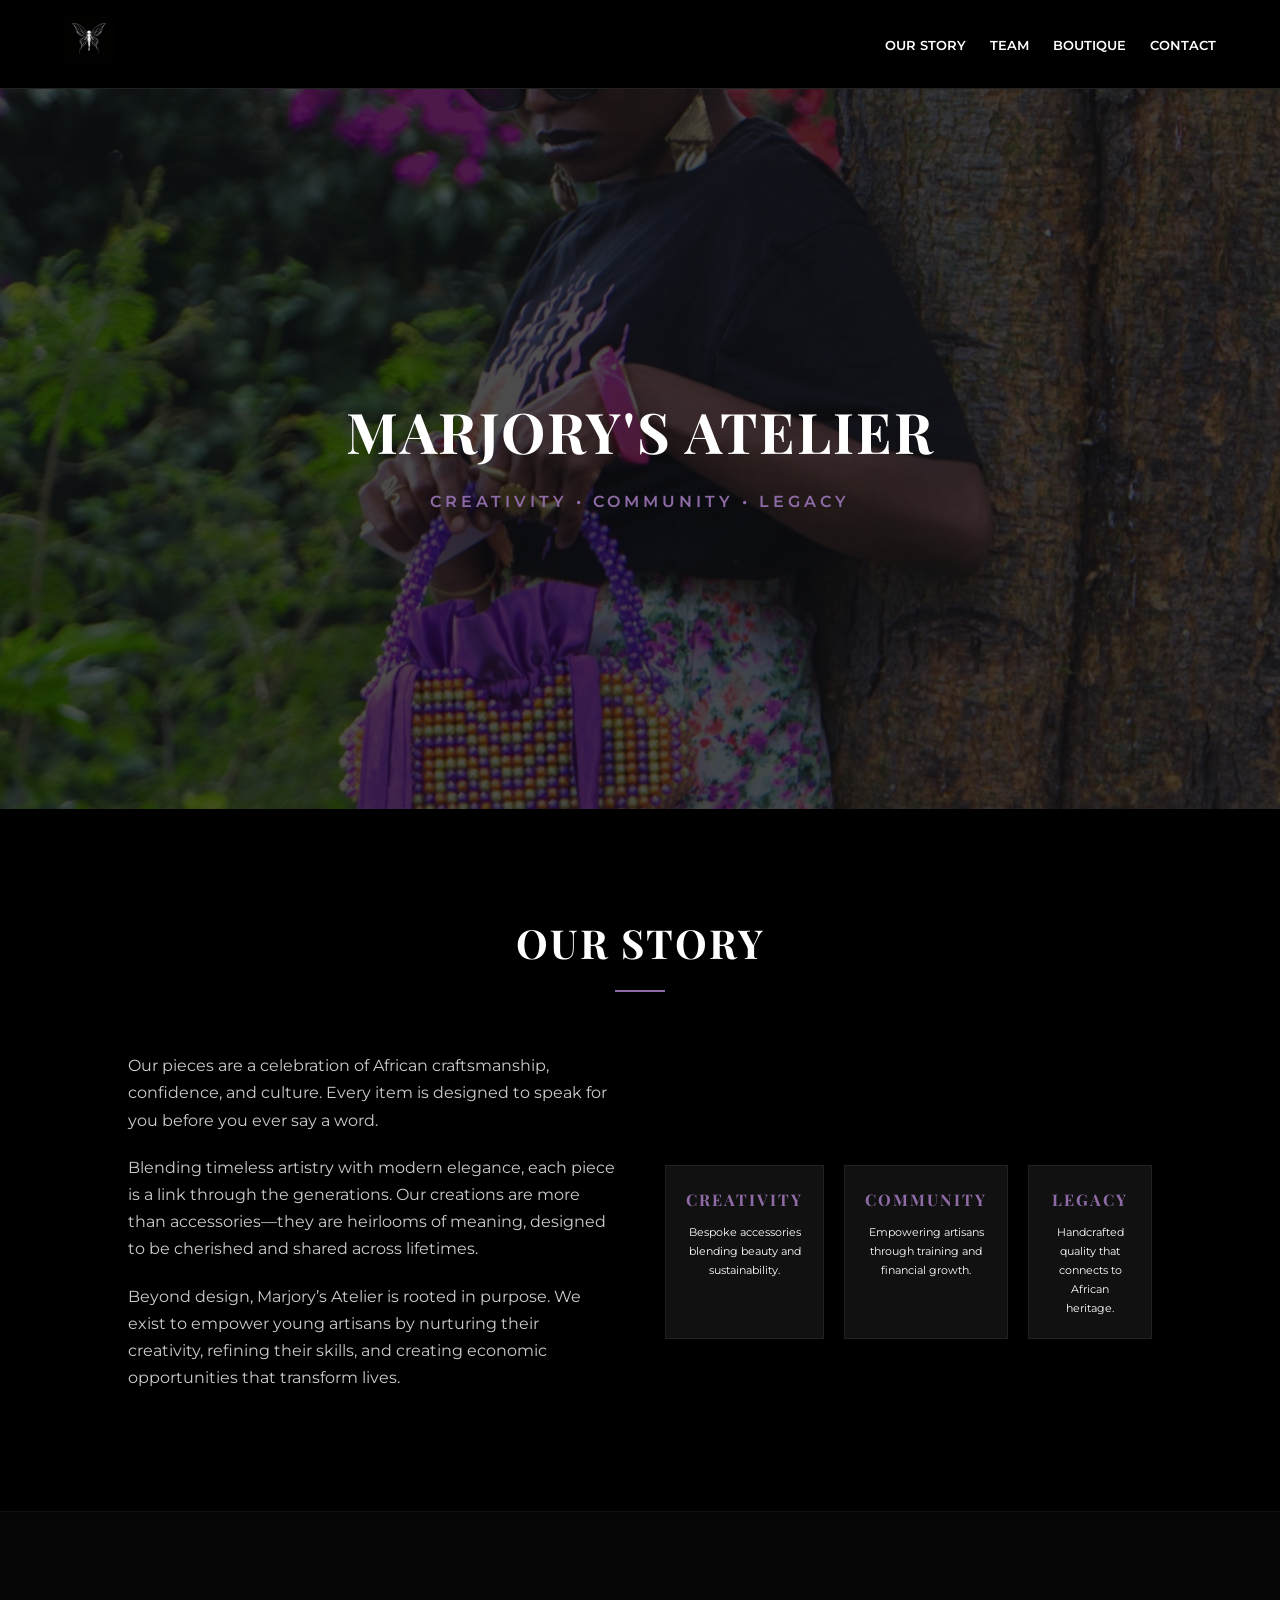
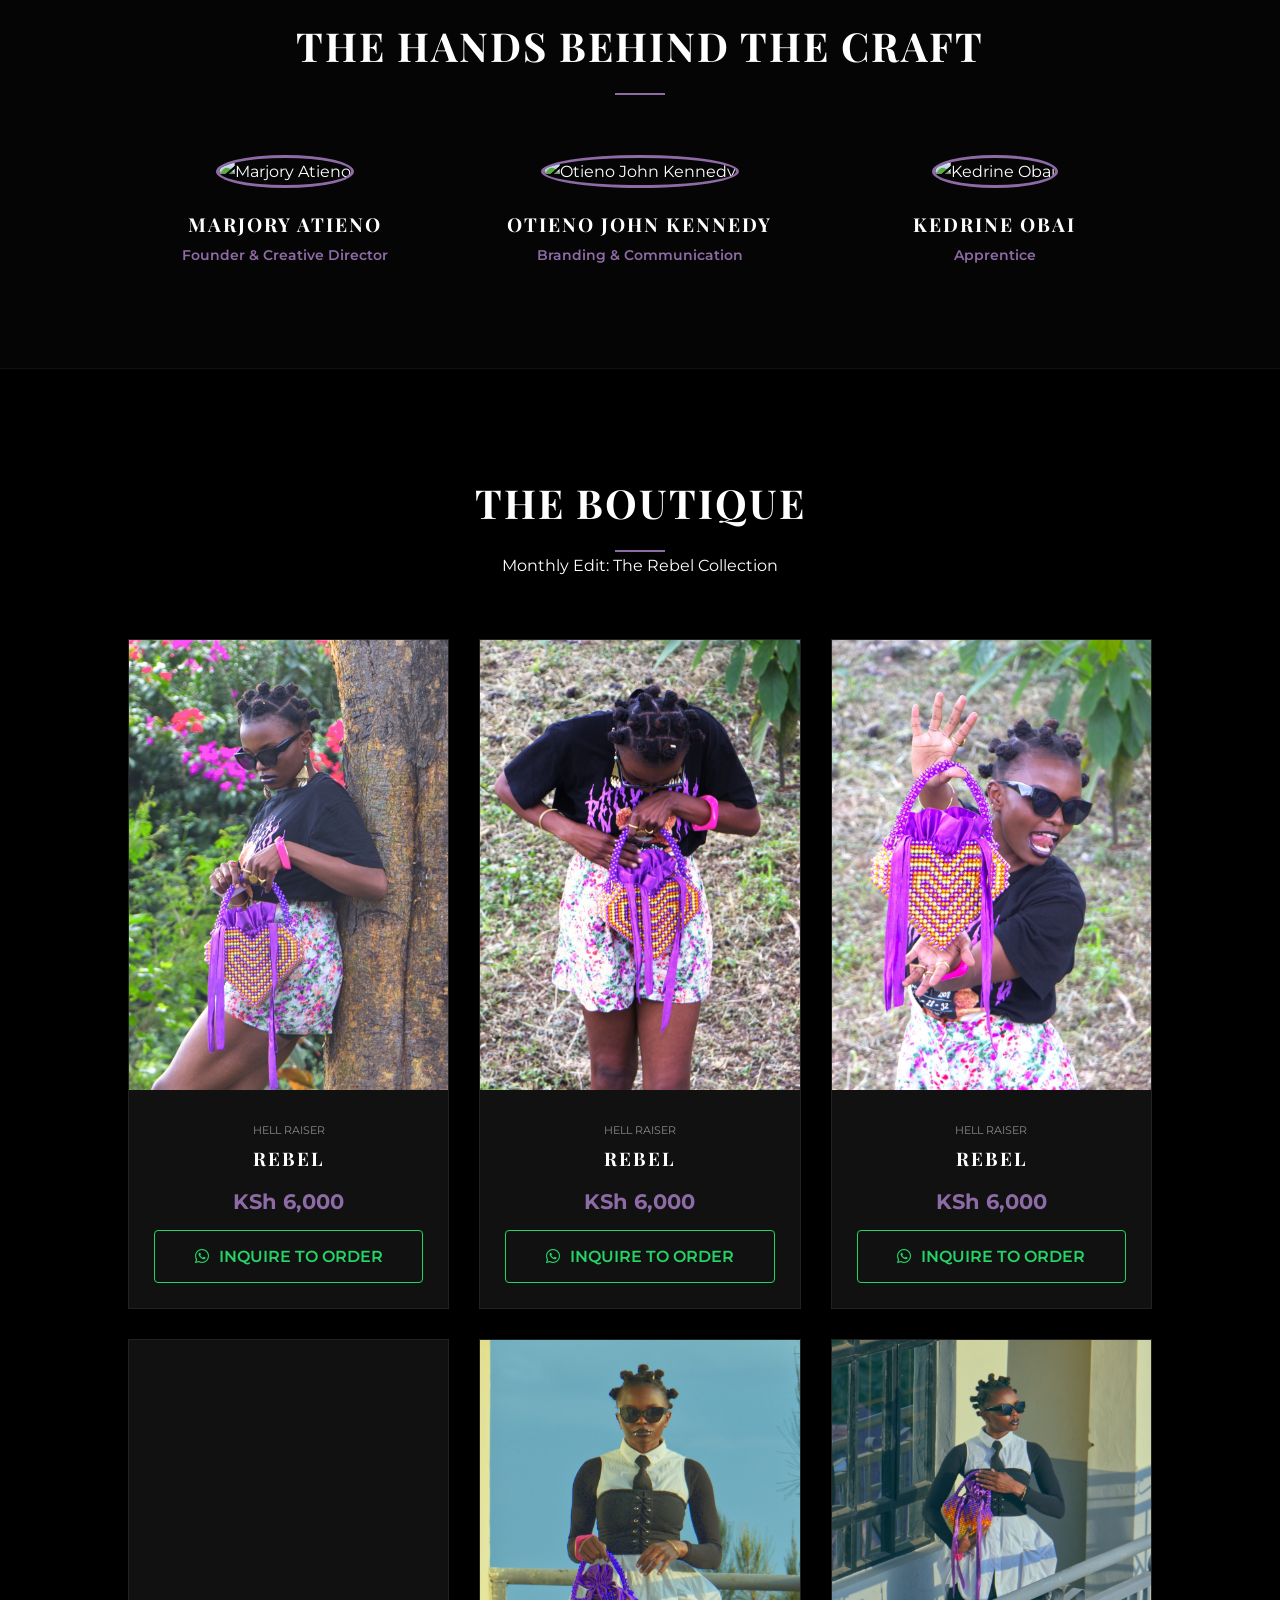
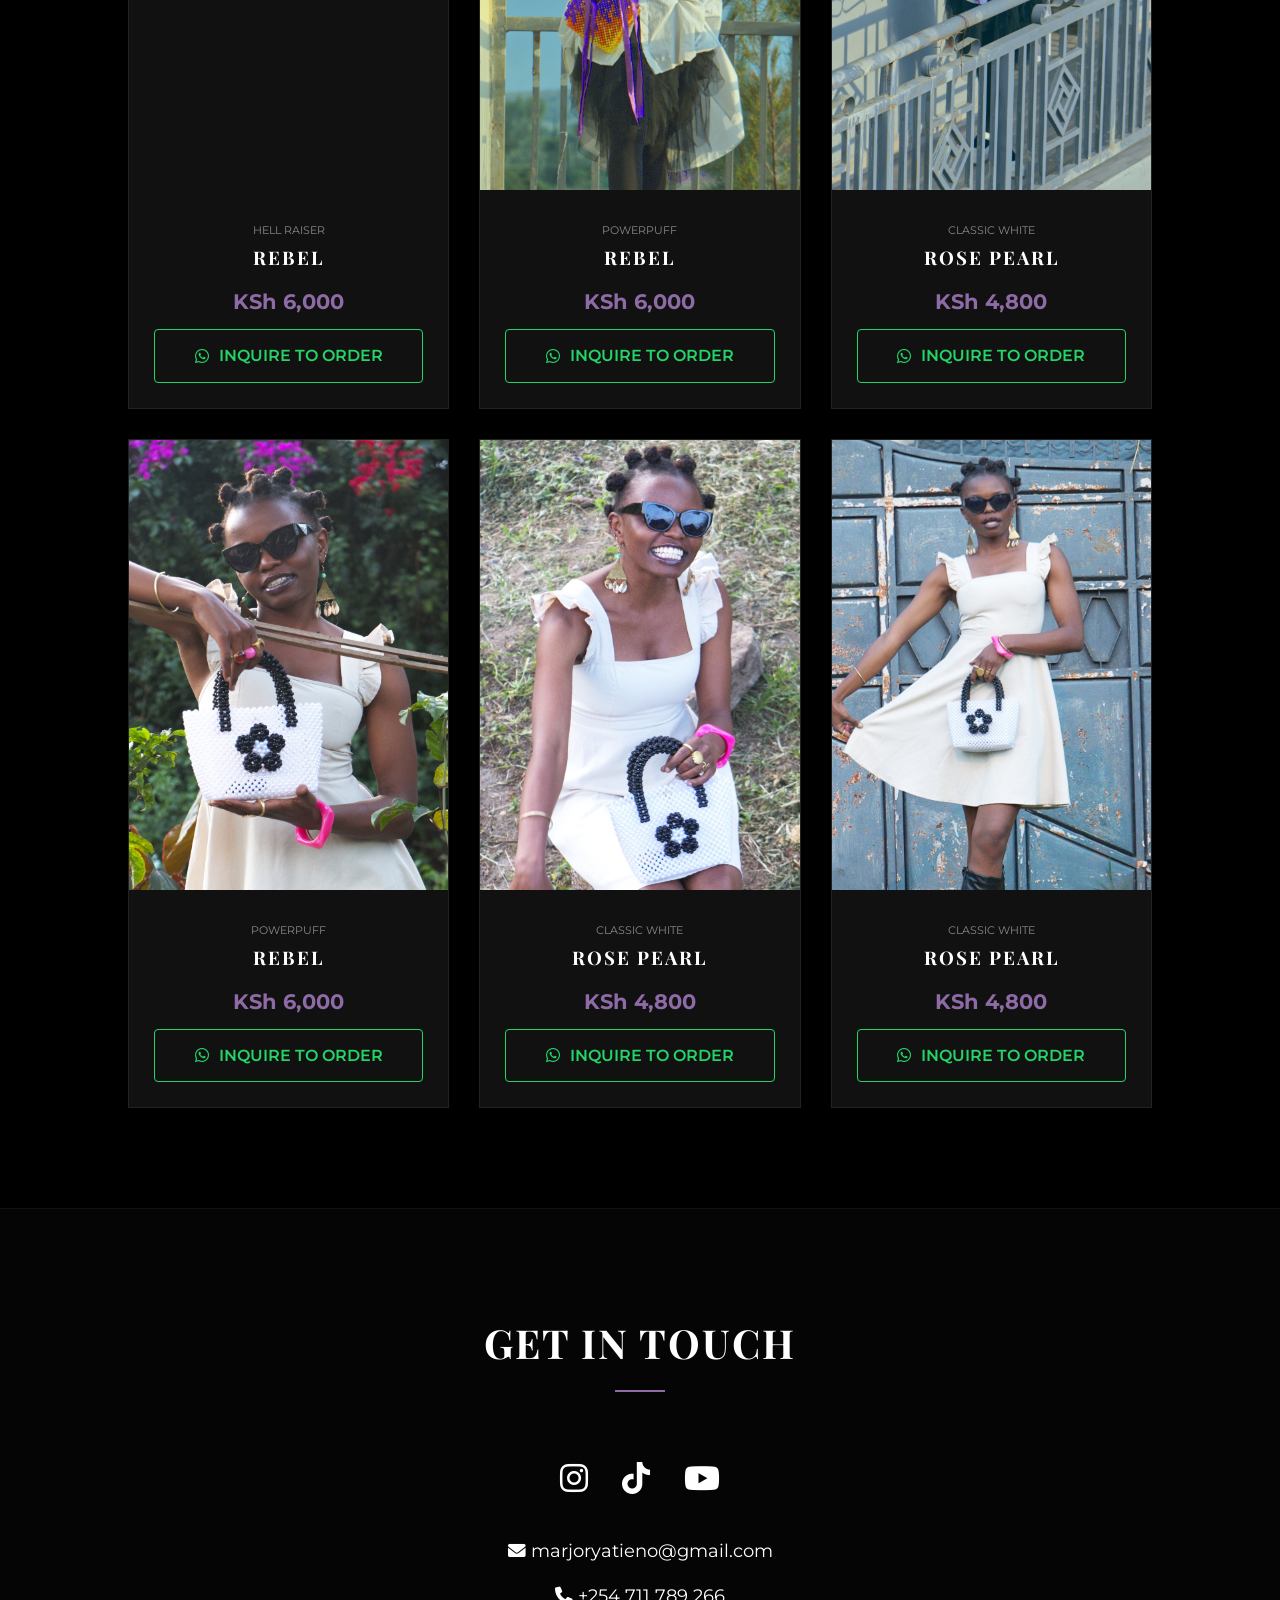
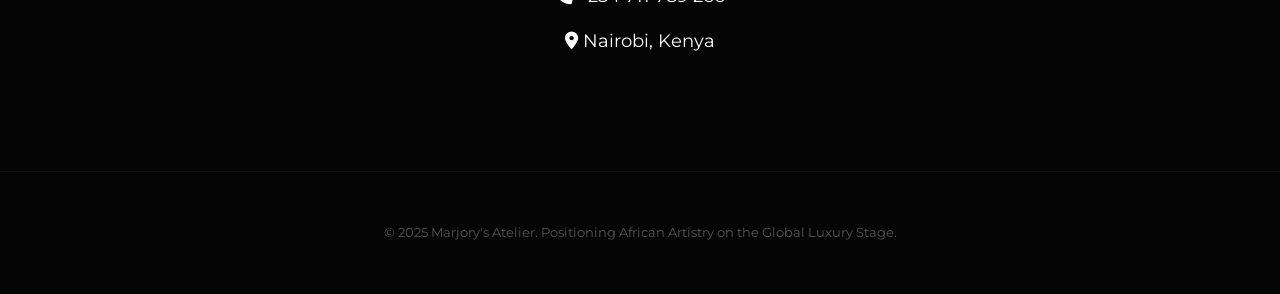
==== index.html @ c1bc2a38 "Add files via upload" ====
<!DOCTYPE html>
<html lang="en">
<head>
    <meta charset="UTF-8">
    <meta name="viewport" content="width=device-width, initial-scale=1.0">
    <title>Marjory's Atelier | Bespoke African Artistry</title>
    
    <!-- Fonts -->
    <link href="https://fonts.googleapis.com/css2?family=Playfair+Display:wght@700&family=Montserrat:wght@300;400;600&display=swap" rel="stylesheet">
    <!-- Icons -->
    <link rel="stylesheet" href="https://cdnjs.cloudflare.com/ajax/libs/font-awesome/6.0.0/css/all.min.css">
    
    <style>
        :root {
            --brand-purple: #8e6ba6;
            --brand-black: #000000;
            --brand-white: #ffffff;
            --soft-gray: #111111;
            --whatsapp-green: #25D366;
        }

        * { box-sizing: border-box; margin: 0; padding: 0; scroll-behavior: smooth; }
        
        body {
            font-family: 'Montserrat', sans-serif;
            background-color: var(--brand-black);
            color: var(--brand-white);
            line-height: 1.7;
        }

        h1, h2, h3 { font-family: 'Playfair Display', serif; text-transform: uppercase; letter-spacing: 2px; }

        /* Navigation */
        nav {
            display: flex; justify-content: space-between; align-items: center;
            padding: 15px 5%; background: rgba(0,0,0,0.95);
            position: sticky; top: 0; z-index: 1000; border-bottom: 1px solid #222;
        }
        .logo img { height: 50px; }
        .nav-links a { color: white; text-decoration: none; margin-left: 20px; font-size: 0.8rem; font-weight: 600; text-transform: uppercase; }
        .nav-links a:hover { color: var(--brand-purple); }

        /* Hero */
        .hero {
            height: 80vh; display: flex; flex-direction: column; justify-content: center; align-items: center;
            text-align: center; background: linear-gradient(rgba(0,0,0,0.7), rgba(0,0,0,0.7)), url('img1.jpg') center/cover;
            padding: 0 20px;
        }
        .hero h1 { font-size: 3.5rem; margin-bottom: 10px; }
        .hero p { color: var(--brand-purple); font-weight: 600; letter-spacing: 4px; }

        /* Sections General */
        section { padding: 100px 10%; border-bottom: 1px solid #111; }
        .section-title { text-align: center; margin-bottom: 60px; }
        .section-title h2 { font-size: 2.5rem; position: relative; display: inline-block; padding-bottom: 15px; }
        .section-title h2::after { content: ''; width: 50px; height: 2px; background: var(--brand-purple); position: absolute; bottom: 0; left: 50%; transform: translateX(-50%); }

        /* About Section */
        .about-content { display: grid; grid-template-columns: 1fr 1fr; gap: 50px; align-items: center; }
        .about-text p { margin-bottom: 20px; color: #ccc; }
        .values-grid { display: grid; grid-template-columns: 1fr 1fr 1fr; gap: 20px; margin-top: 40px; }
        .value-card { background: var(--soft-gray); padding: 20px; text-align: center; border: 1px solid #222; }
        .value-card h3 { font-size: 1rem; color: var(--brand-purple); margin-bottom: 10px; }

        /* Team Section */
        .team-grid { display: grid; grid-template-columns: repeat(auto-fit, minmax(200px, 1fr)); gap: 40px; text-align: center; }
        .team-member img { width: 180px; height: 180px; border-radius: 50%; object-fit: cover; margin-bottom: 20px; border: 3px solid var(--brand-purple); }
        .team-member h3 { font-size: 1.2rem; }
        .team-member span { color: var(--brand-purple); font-size: 0.9rem; font-weight: 600; }

        /* Boutique (Catalogue) */
        .product-grid { display: grid; grid-template-columns: repeat(auto-fit, minmax(300px, 1fr)); gap: 30px; }
        .product-card { background: var(--soft-gray); overflow: hidden; border: 1px solid #222; transition: 0.3s; }
        .product-card:hover { border-color: var(--brand-purple); transform: translateY(-5px); }
        .product-img { width: 100%; height: 450px; background-size: cover; background-position: center; }
        .product-info { padding: 25px; text-align: center; }
        .product-price { color: var(--brand-purple); font-weight: bold; font-size: 1.3rem; margin: 10px 0; }
        .order-btn {
            background: transparent; color: var(--whatsapp-green); border: 1px solid var(--whatsapp-green);
            padding: 12px; display: flex; align-items: center; justify-content: center; gap: 10px;
            text-decoration: none; font-weight: 600; transition: 0.3s; border-radius: 4px;
        }
        .order-btn:hover { background: var(--whatsapp-green); color: white; }

        /* Contact Section */
        .contact-info { text-align: center; }
        .contact-details { margin-top: 30px; font-size: 1.1rem; }
        .contact-details div { margin: 15px 0; }
        .social-big a { font-size: 2rem; color: white; margin: 0 15px; transition: 0.3s; }
        .social-big a:hover { color: var(--brand-purple); }

        footer { padding: 50px; text-align: center; background: #050505; color: #555; font-size: 0.8rem; }

        @media (max-width: 900px) {
            .about-content { grid-template-columns: 1fr; }
            .hero h1 { font-size: 2.2rem; }
        }
    </style>
</head>
<body>

    <nav>
        <div class="logo"><img src="logo.png" alt="Marjory's Atelier"></div>
        <div class="nav-links">
            <a href="#story">Our Story</a>
            <a href="#team">Team</a>
            <a href="#boutique">Boutique</a>
            <a href="#contact">Contact</a>
        </div>
    </nav>

    <header class="hero">
        <h1>MARJORY'S ATELIER</h1>
        <p>CREATIVITY • COMMUNITY • LEGACY</p>
    </header>

    <!-- ABOUT SECTION -->
    <section id="story">
        <div class="section-title"><h2>Our Story</h2></div>
        <div class="about-content">
            <div class="about-text">
                <p>Our pieces are a celebration of African craftsmanship, confidence, and culture. Every item is designed to speak for you before you ever say a word.</p>
                <p>Blending timeless artistry with modern elegance, each piece is a link through the generations. Our creations are more than accessories—they are heirlooms of meaning, designed to be cherished and shared across lifetimes.</p>
                <p>Beyond design, Marjory’s Atelier is rooted in purpose. We exist to empower young artisans by nurturing their creativity, refining their skills, and creating economic opportunities that transform lives.</p>
            </div>
            <div class="values-grid">
                <div class="value-card"><h3>CREATIVITY</h3><p style="font-size: 0.7rem;">Bespoke accessories blending beauty and sustainability.</p></div>
                <div class="value-card"><h3>COMMUNITY</h3><p style="font-size: 0.7rem;">Empowering artisans through training and financial growth.</p></div>
                <div class="value-card"><h3>LEGACY</h3><p style="font-size: 0.7rem;">Handcrafted quality that connects to African heritage.</p></div>
            </div>
        </div>
    </section>

    <!-- TEAM SECTION -->
    <section id="team" style="background: #050505;">
        <div class="section-title"><h2>The Hands Behind the Craft</h2></div>
        <div class="team-grid">
            <div class="team-member">
                <img src="marjory.jpg" alt="Marjory Atieno">
                <h3>Marjory Atieno</h3>
                <span>Founder & Creative Director</span>
            </div>
            <div class="team-member">
                <img src="kennedy.jpg" alt="Otieno John Kennedy">
                <h3>Otieno John Kennedy</h3>
                <span>Branding & Communication</span>
            </div>
            <div class="team-member">
                <img src="kedrine.jpg" alt="Kedrine Obai">
                <h3>Kedrine Obai</h3>
                <span>Apprentice</span>
            </div>
        </div>
    </section>

    <!-- BOUTIQUE SECTION -->
    <section id="boutique">
        <div class="section-title"><h2>The Boutique</h2><p>Monthly Edit: The Rebel Collection</p></div>
        <div id="product-grid" class="product-grid"></div>
    </section>

    <!-- CONTACT SECTION -->
    <section id="contact" style="background: #050505;">
        <div class="section-title"><h2>Get in Touch</h2></div>
        <div class="contact-info">
            <div class="social-big">
                <a href="https://instagram.com/marjorys.atelier" target="_blank"><i class="fab fa-instagram"></i></a>
                <a href="#"><i class="fab fa-tiktok"></i></a>
                <a href="#"><i class="fab fa-youtube"></i></a>
            </div>
            <div class="contact-details">
                <div><i class="fas fa-envelope"></i> marjoryatieno@gmail.com</div>
                <div><i class="fas fa-phone"></i> +254 711 789 266</div>
                <div><i class="fas fa-map-marker-alt"></i> Nairobi, Kenya</div>
            </div>
        </div>
    </section>

    <footer>
        <p>&copy; 2025 Marjory's Atelier. Positioning African Artistry on the Global Luxury Stage.</p>
    </footer>

    <script>
        const WHATSAPP = "254711789266";
        const CATALOGUE = [
            { name: "REBEL", var: "Hell Raiser", price: "6,000", img: "img1.jpg" },
            { name: "REBEL", var: "Hell Raiser", price: "6,000", img: "img2.jpg" },
            { name: "REBEL", var: "Hell Raiser", price: "6,000", img: "img3.jpg" },
            { name: "REBEL", var: "Hell Raiser", price: "6,000", img: "img4.jpg" },
            { name: "REBEL", var: "Powerpuff", price: "6,000", img: "img5.jpg" },
            { name: "Rose Pearl", var: "Classic White", price: "4,800", img: "img6.jpg" },
            { name: "REBEL", var: "Powerpuff", price: "6,000", img: "img7.jpg" },
            { name: "Rose Pearl", var: "Classic White", price: "4,800", img: "img8.jpg" },
            { name: "Rose Pearl", var: "Classic White", price: "4,800", img: "img9.jpg" }
        ];

        function load() {
            const grid = document.getElementById('product-grid');
            CATALOGUE.forEach(item => {
                const msg = encodeURIComponent(`Hello Marjory's Atelier! I'm interested in the ${item.name} (${item.var}) priced at KSh ${item.price}.`);
                grid.innerHTML += `
                    <div class="product-card">
                        <div class="product-img" style="background-image: url('${item.img}')"></div>
                        <div class="product-info">
                            <span style="color:#888; font-size:0.7rem; text-transform:uppercase;">${item.var}</span>
                            <h3>${item.name}</h3>
                            <p class="product-price">KSh ${item.price}</p>
                            <a href="https://wa.me/${WHATSAPP}?text=${msg}" target="_blank" class="order-btn">
                                <i class="fab fa-whatsapp"></i> INQUIRE TO ORDER
                            </a>
                        </div>
                    </div>`;
            });
        }
        window.onload = load;
    </script>
</body>
</html>
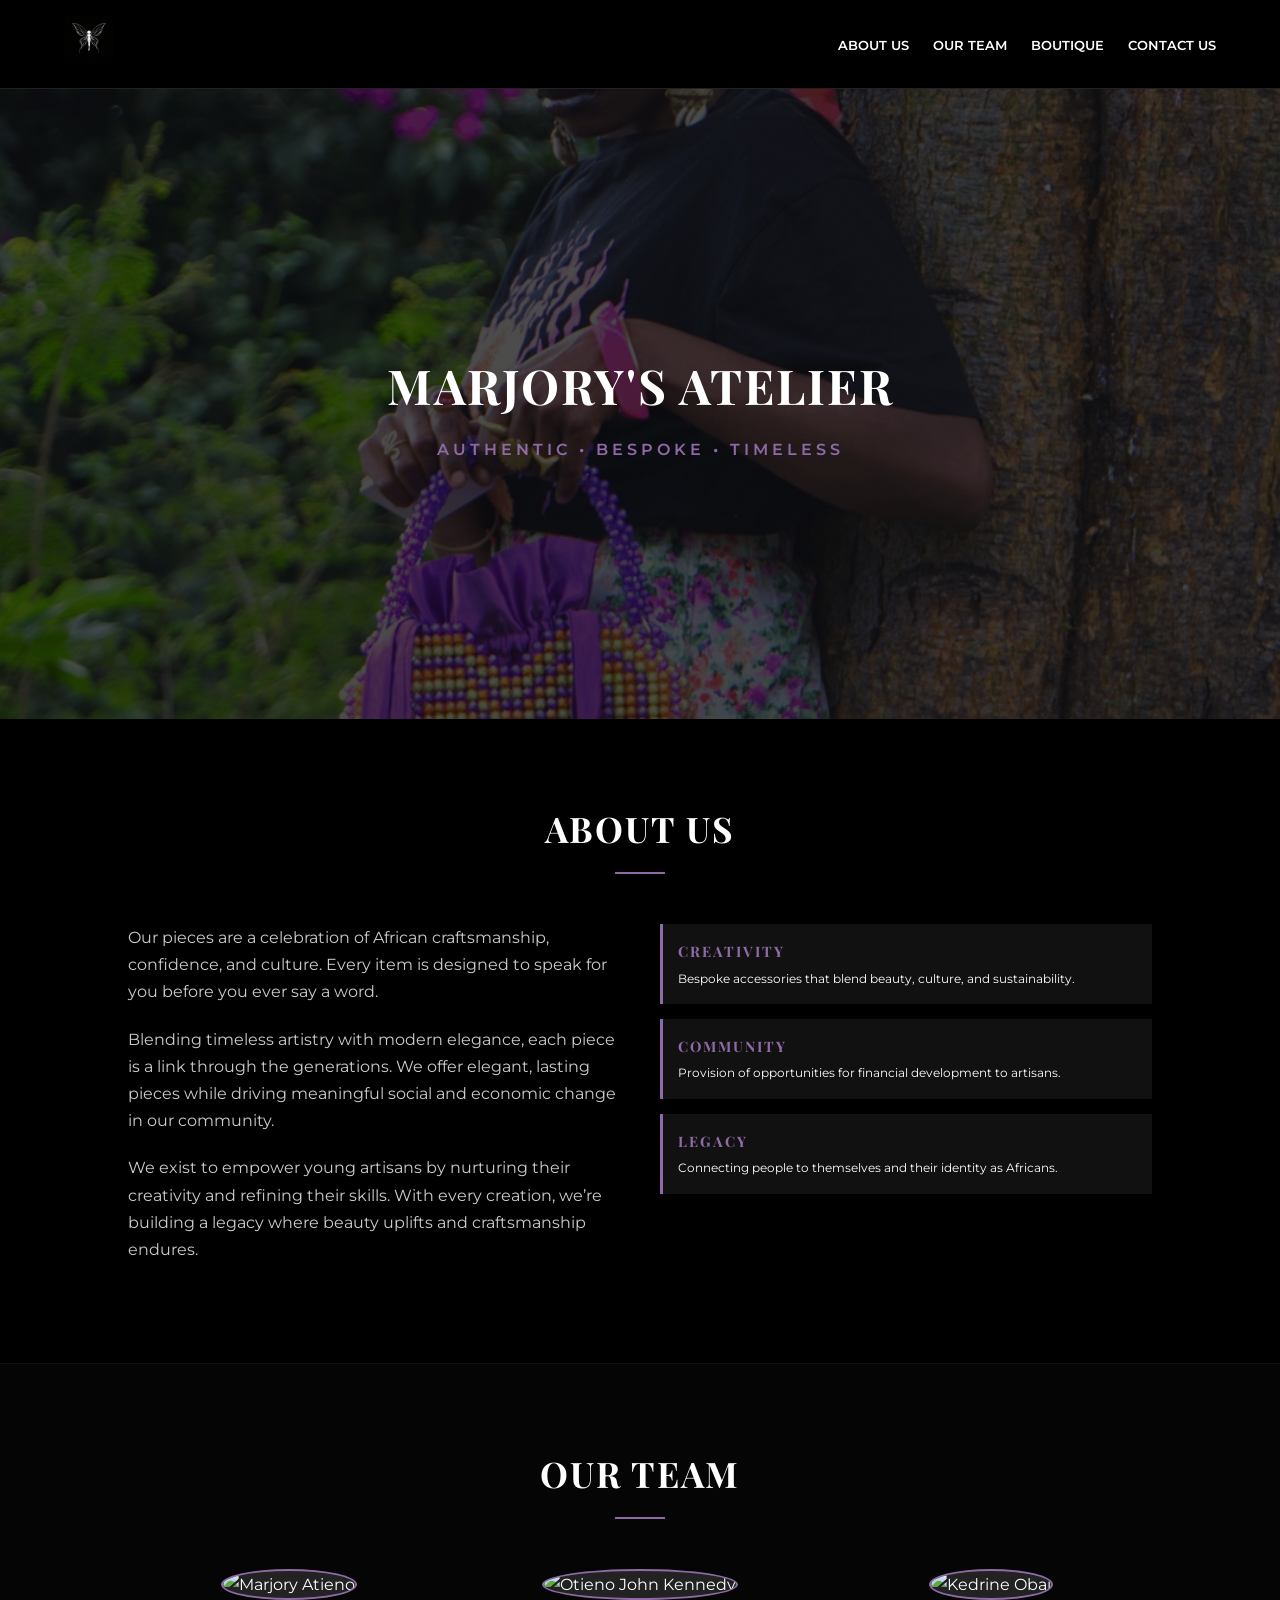
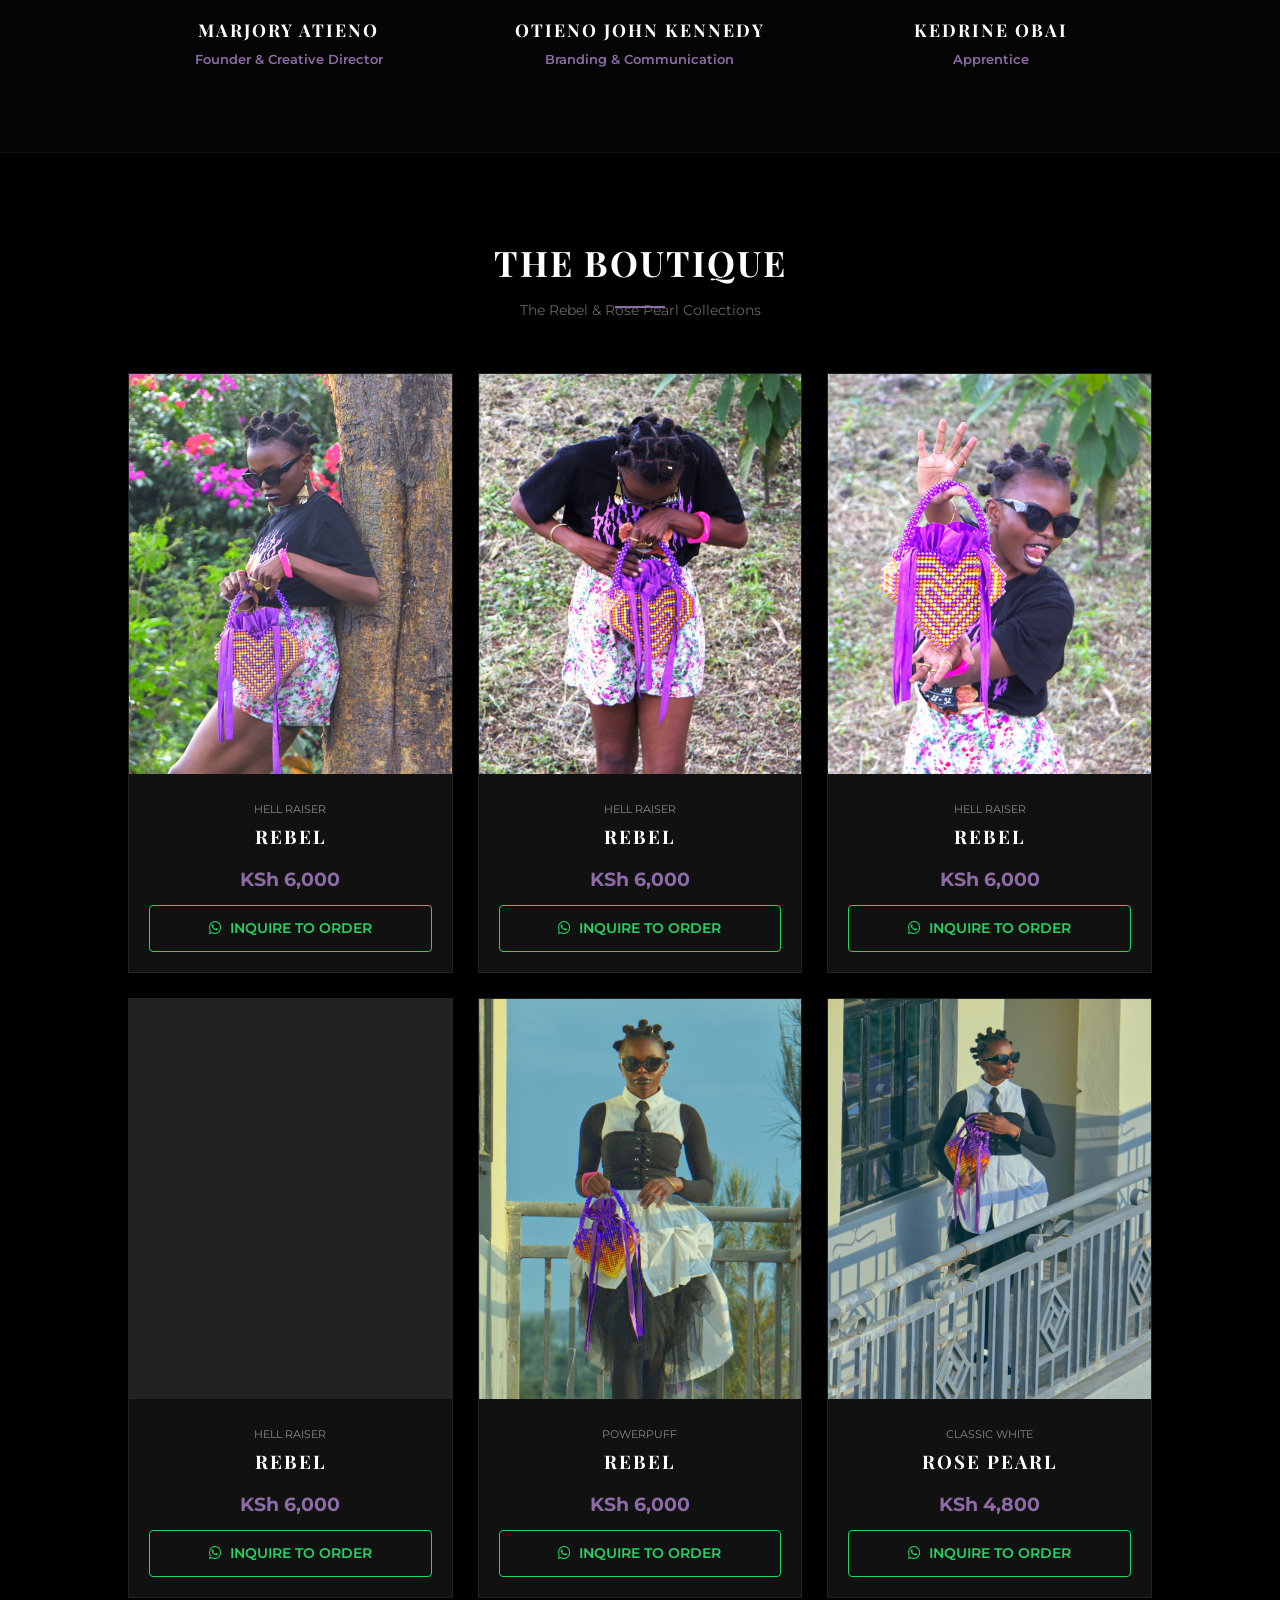
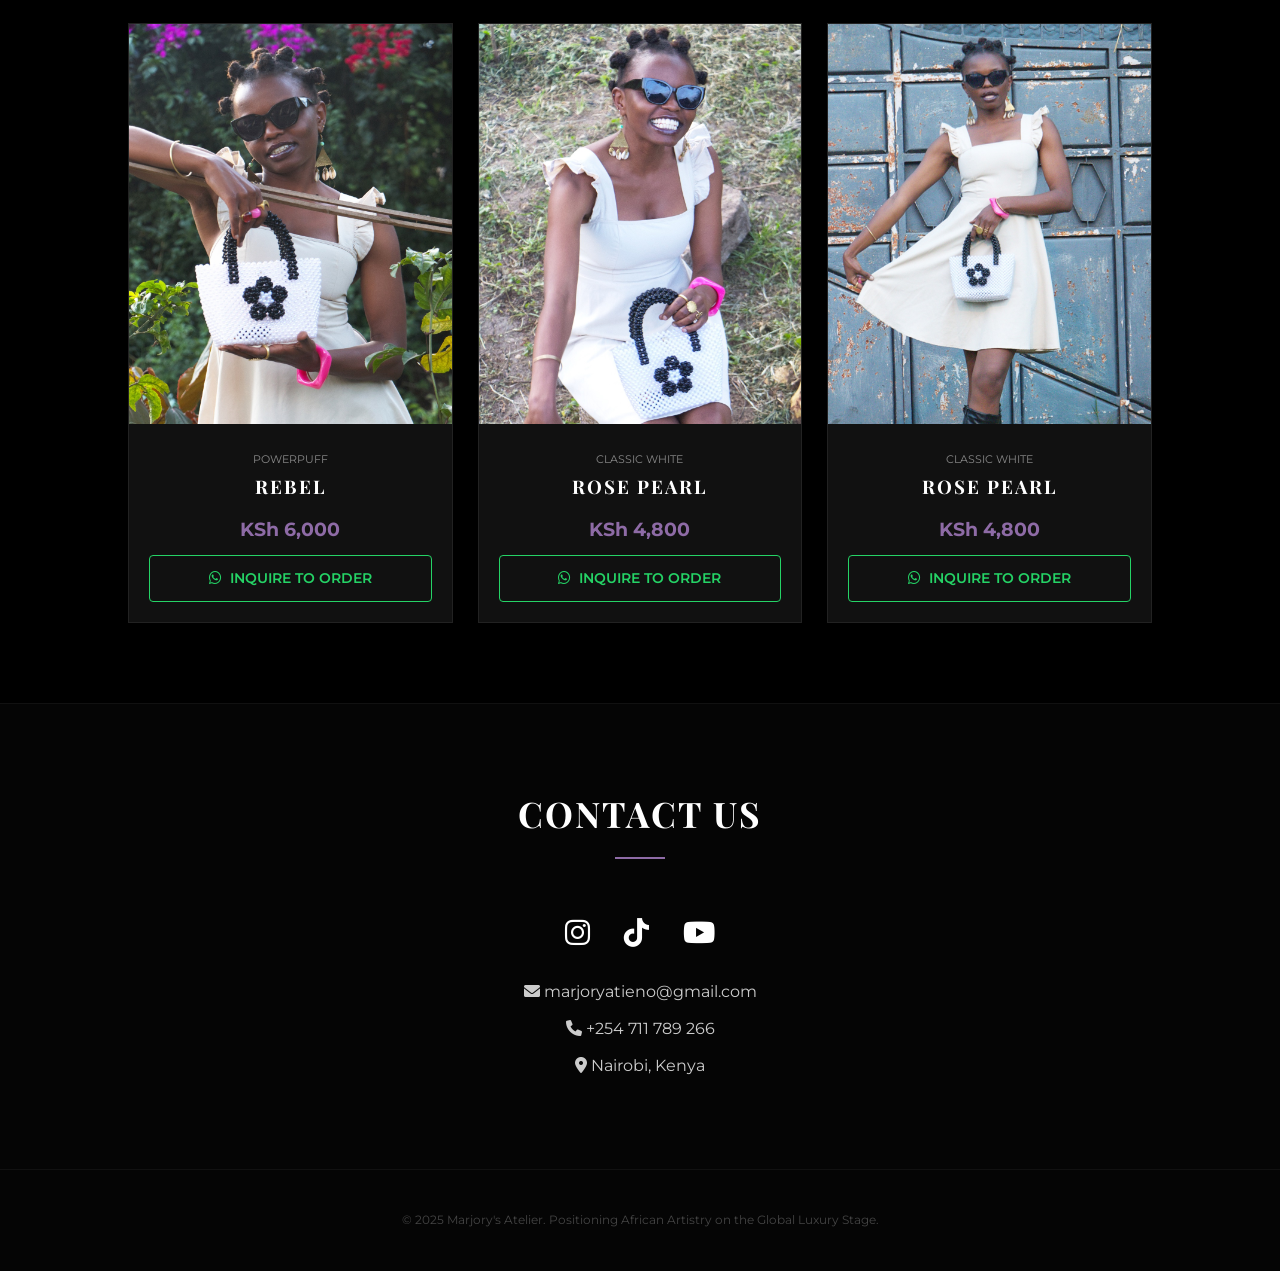
==== commit 716b4c79: "Add files via upload" ====
--- a/index.html
+++ b/index.html
@@ -5,9 +5,8 @@
     <meta name="viewport" content="width=device-width, initial-scale=1.0">
     <title>Marjory's Atelier | Bespoke African Artistry</title>
     
-    <!-- Fonts -->
+    <!-- Fonts & Icons -->
     <link href="https://fonts.googleapis.com/css2?family=Playfair+Display:wght@700&family=Montserrat:wght@300;400;600&display=swap" rel="stylesheet">
-    <!-- Icons -->
     <link rel="stylesheet" href="https://cdnjs.cloudflare.com/ajax/libs/font-awesome/6.0.0/css/all.min.css">
     
     <style>
@@ -36,65 +35,63 @@
             padding: 15px 5%; background: rgba(0,0,0,0.95);
             position: sticky; top: 0; z-index: 1000; border-bottom: 1px solid #222;
         }
-        .logo img { height: 50px; }
+        .logo img { height: 50px; background: #222; border-radius: 4px; } /* Fallback background */
         .nav-links a { color: white; text-decoration: none; margin-left: 20px; font-size: 0.8rem; font-weight: 600; text-transform: uppercase; }
         .nav-links a:hover { color: var(--brand-purple); }
 
         /* Hero */
         .hero {
-            height: 80vh; display: flex; flex-direction: column; justify-content: center; align-items: center;
+            height: 70vh; display: flex; flex-direction: column; justify-content: center; align-items: center;
             text-align: center; background: linear-gradient(rgba(0,0,0,0.7), rgba(0,0,0,0.7)), url('img1.jpg') center/cover;
             padding: 0 20px;
         }
-        .hero h1 { font-size: 3.5rem; margin-bottom: 10px; }
+        .hero h1 { font-size: 3rem; margin-bottom: 10px; }
         .hero p { color: var(--brand-purple); font-weight: 600; letter-spacing: 4px; }
 
-        /* Sections General */
-        section { padding: 100px 10%; border-bottom: 1px solid #111; }
-        .section-title { text-align: center; margin-bottom: 60px; }
-        .section-title h2 { font-size: 2.5rem; position: relative; display: inline-block; padding-bottom: 15px; }
+        /* Sections */
+        section { padding: 80px 10%; border-bottom: 1px solid #111; }
+        .section-title { text-align: center; margin-bottom: 50px; }
+        .section-title h2 { font-size: 2.2rem; position: relative; display: inline-block; padding-bottom: 15px; }
         .section-title h2::after { content: ''; width: 50px; height: 2px; background: var(--brand-purple); position: absolute; bottom: 0; left: 50%; transform: translateX(-50%); }
 
-        /* About Section */
-        .about-content { display: grid; grid-template-columns: 1fr 1fr; gap: 50px; align-items: center; }
+        /* About Us */
+        .about-content { display: grid; grid-template-columns: 1fr 1fr; gap: 40px; align-items: start; }
         .about-text p { margin-bottom: 20px; color: #ccc; }
-        .values-grid { display: grid; grid-template-columns: 1fr 1fr 1fr; gap: 20px; margin-top: 40px; }
-        .value-card { background: var(--soft-gray); padding: 20px; text-align: center; border: 1px solid #222; }
-        .value-card h3 { font-size: 1rem; color: var(--brand-purple); margin-bottom: 10px; }
-
-        /* Team Section */
-        .team-grid { display: grid; grid-template-columns: repeat(auto-fit, minmax(200px, 1fr)); gap: 40px; text-align: center; }
-        .team-member img { width: 180px; height: 180px; border-radius: 50%; object-fit: cover; margin-bottom: 20px; border: 3px solid var(--brand-purple); }
-        .team-member h3 { font-size: 1.2rem; }
-        .team-member span { color: var(--brand-purple); font-size: 0.9rem; font-weight: 600; }
-
-        /* Boutique (Catalogue) */
-        .product-grid { display: grid; grid-template-columns: repeat(auto-fit, minmax(300px, 1fr)); gap: 30px; }
-        .product-card { background: var(--soft-gray); overflow: hidden; border: 1px solid #222; transition: 0.3s; }
+        .brand-pillars { display: grid; grid-template-columns: 1fr; gap: 15px; }
+        .pillar { background: var(--soft-gray); padding: 15px; border-left: 3px solid var(--brand-purple); }
+        .pillar h3 { font-size: 0.9rem; color: var(--brand-purple); margin-bottom: 5px; }
+
+        /* Our Team */
+        .team-grid { display: grid; grid-template-columns: repeat(auto-fit, minmax(200px, 1fr)); gap: 30px; text-align: center; }
+        .team-member img { width: 180px; height: 180px; border-radius: 50%; object-fit: cover; margin-bottom: 15px; border: 2px solid var(--brand-purple); background: #222; }
+        .team-member h3 { font-size: 1.1rem; }
+        .team-member span { color: var(--brand-purple); font-size: 0.8rem; font-weight: 600; }
+
+        /* Boutique */
+        .product-grid { display: grid; grid-template-columns: repeat(auto-fit, minmax(280px, 1fr)); gap: 25px; }
+        .product-card { background: var(--soft-gray); border: 1px solid #222; transition: 0.3s; }
         .product-card:hover { border-color: var(--brand-purple); transform: translateY(-5px); }
-        .product-img { width: 100%; height: 450px; background-size: cover; background-position: center; }
-        .product-info { padding: 25px; text-align: center; }
-        .product-price { color: var(--brand-purple); font-weight: bold; font-size: 1.3rem; margin: 10px 0; }
+        .product-img { width: 100%; height: 400px; background-size: cover; background-position: center; background-color: #222; }
+        .product-info { padding: 20px; text-align: center; }
+        .product-price { color: var(--brand-purple); font-weight: bold; font-size: 1.2rem; margin: 10px 0; }
         .order-btn {
             background: transparent; color: var(--whatsapp-green); border: 1px solid var(--whatsapp-green);
-            padding: 12px; display: flex; align-items: center; justify-content: center; gap: 10px;
-            text-decoration: none; font-weight: 600; transition: 0.3s; border-radius: 4px;
+            padding: 10px; display: flex; align-items: center; justify-content: center; gap: 8px;
+            text-decoration: none; font-weight: 600; transition: 0.3s; border-radius: 4px; font-size: 0.9rem;
         }
         .order-btn:hover { background: var(--whatsapp-green); color: white; }
 
-        /* Contact Section */
-        .contact-info { text-align: center; }
-        .contact-details { margin-top: 30px; font-size: 1.1rem; }
-        .contact-details div { margin: 15px 0; }
-        .social-big a { font-size: 2rem; color: white; margin: 0 15px; transition: 0.3s; }
-        .social-big a:hover { color: var(--brand-purple); }
-
-        footer { padding: 50px; text-align: center; background: #050505; color: #555; font-size: 0.8rem; }
-
-        @media (max-width: 900px) {
-            .about-content { grid-template-columns: 1fr; }
-            .hero h1 { font-size: 2.2rem; }
-        }
+        /* Contact Us */
+        .contact-content { text-align: center; }
+        .social-icons { margin: 20px 0; }
+        .social-icons a { font-size: 1.8rem; color: white; margin: 0 15px; transition: 0.3s; }
+        .social-icons a:hover { color: var(--brand-purple); }
+        .contact-info { font-size: 1rem; color: #ccc; }
+        .contact-info div { margin: 10px 0; }
+
+        footer { padding: 40px; text-align: center; background: #050505; color: #444; font-size: 0.75rem; }
+
+        @media (max-width: 800px) { .about-content { grid-template-columns: 1fr; } }
     </style>
 </head>
 <body>
@@ -102,38 +99,38 @@
     <nav>
         <div class="logo"><img src="logo.png" alt="Marjory's Atelier"></div>
         <div class="nav-links">
-            <a href="#story">Our Story</a>
-            <a href="#team">Team</a>
+            <a href="#about">About Us</a>
+            <a href="#team">Our Team</a>
             <a href="#boutique">Boutique</a>
-            <a href="#contact">Contact</a>
+            <a href="#contact">Contact Us</a>
         </div>
     </nav>
 
     <header class="hero">
         <h1>MARJORY'S ATELIER</h1>
-        <p>CREATIVITY • COMMUNITY • LEGACY</p>
+        <p>AUTHENTIC • BESPOKE • TIMELESS</p>
     </header>
 
-    <!-- ABOUT SECTION -->
-    <section id="story">
-        <div class="section-title"><h2>Our Story</h2></div>
+    <!-- ABOUT US SECTION -->
+    <section id="about">
+        <div class="section-title"><h2>About Us</h2></div>
         <div class="about-content">
             <div class="about-text">
                 <p>Our pieces are a celebration of African craftsmanship, confidence, and culture. Every item is designed to speak for you before you ever say a word.</p>
-                <p>Blending timeless artistry with modern elegance, each piece is a link through the generations. Our creations are more than accessories—they are heirlooms of meaning, designed to be cherished and shared across lifetimes.</p>
-                <p>Beyond design, Marjory’s Atelier is rooted in purpose. We exist to empower young artisans by nurturing their creativity, refining their skills, and creating economic opportunities that transform lives.</p>
-            </div>
-            <div class="values-grid">
-                <div class="value-card"><h3>CREATIVITY</h3><p style="font-size: 0.7rem;">Bespoke accessories blending beauty and sustainability.</p></div>
-                <div class="value-card"><h3>COMMUNITY</h3><p style="font-size: 0.7rem;">Empowering artisans through training and financial growth.</p></div>
-                <div class="value-card"><h3>LEGACY</h3><p style="font-size: 0.7rem;">Handcrafted quality that connects to African heritage.</p></div>
-            </div>
-        </div>
-    </section>
-
-    <!-- TEAM SECTION -->
+                <p>Blending timeless artistry with modern elegance, each piece is a link through the generations. We offer elegant, lasting pieces while driving meaningful social and economic change in our community.</p>
+                <p>We exist to empower young artisans by nurturing their creativity and refining their skills. With every creation, we’re building a legacy where beauty uplifts and craftsmanship endures.</p>
+            </div>
+            <div class="brand-pillars">
+                <div class="pillar"><h3>CREATIVITY</h3><p style="font-size: 0.75rem;">Bespoke accessories that blend beauty, culture, and sustainability.</p></div>
+                <div class="pillar"><h3>COMMUNITY</h3><p style="font-size: 0.75rem;">Provision of opportunities for financial development to artisans.</p></div>
+                <div class="pillar"><h3>LEGACY</h3><p style="font-size: 0.75rem;">Connecting people to themselves and their identity as Africans.</p></div>
+            </div>
+        </div>
+    </section>
+
+    <!-- OUR TEAM SECTION -->
     <section id="team" style="background: #050505;">
-        <div class="section-title"><h2>The Hands Behind the Craft</h2></div>
+        <div class="section-title"><h2>Our Team</h2></div>
         <div class="team-grid">
             <div class="team-member">
                 <img src="marjory.jpg" alt="Marjory Atieno">
@@ -155,20 +152,20 @@
 
     <!-- BOUTIQUE SECTION -->
     <section id="boutique">
-        <div class="section-title"><h2>The Boutique</h2><p>Monthly Edit: The Rebel Collection</p></div>
+        <div class="section-title"><h2>The Boutique</h2><p style="color: #666; font-size: 0.9rem; margin-top: -10px;">The Rebel & Rose Pearl Collections</p></div>
         <div id="product-grid" class="product-grid"></div>
     </section>
 
-    <!-- CONTACT SECTION -->
+    <!-- CONTACT US SECTION -->
     <section id="contact" style="background: #050505;">
-        <div class="section-title"><h2>Get in Touch</h2></div>
-        <div class="contact-info">
-            <div class="social-big">
+        <div class="section-title"><h2>Contact Us</h2></div>
+        <div class="contact-content">
+            <div class="social-icons">
                 <a href="https://instagram.com/marjorys.atelier" target="_blank"><i class="fab fa-instagram"></i></a>
-                <a href="#"><i class="fab fa-tiktok"></i></a>
-                <a href="#"><i class="fab fa-youtube"></i></a>
-            </div>
-            <div class="contact-details">
+                <a href="https://tiktok.com/@marjorysatelier" target="_blank"><i class="fab fa-tiktok"></i></a>
+                <a href="https://youtube.com/@marjorysatelier" target="_blank"><i class="fab fa-youtube"></i></a>
+            </div>
+            <div class="contact-info">
                 <div><i class="fas fa-envelope"></i> marjoryatieno@gmail.com</div>
                 <div><i class="fas fa-phone"></i> +254 711 789 266</div>
                 <div><i class="fas fa-map-marker-alt"></i> Nairobi, Kenya</div>
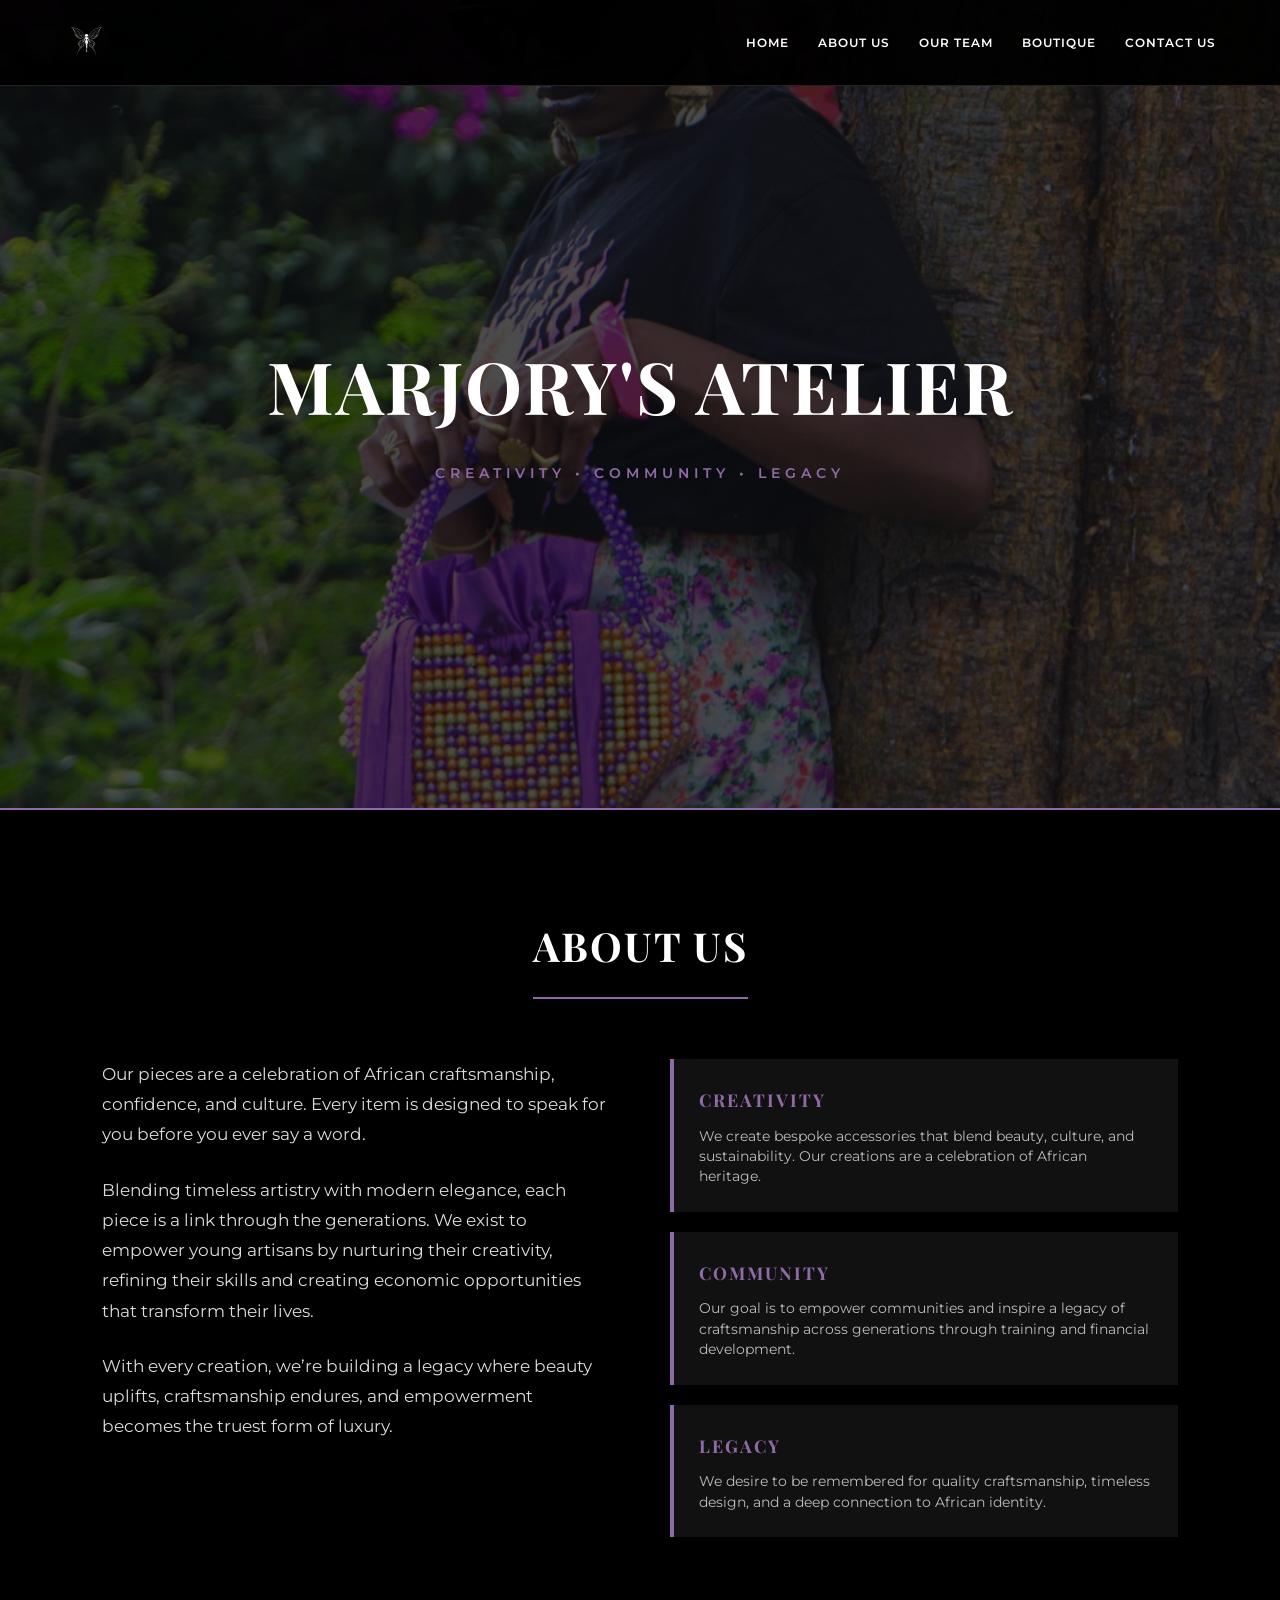
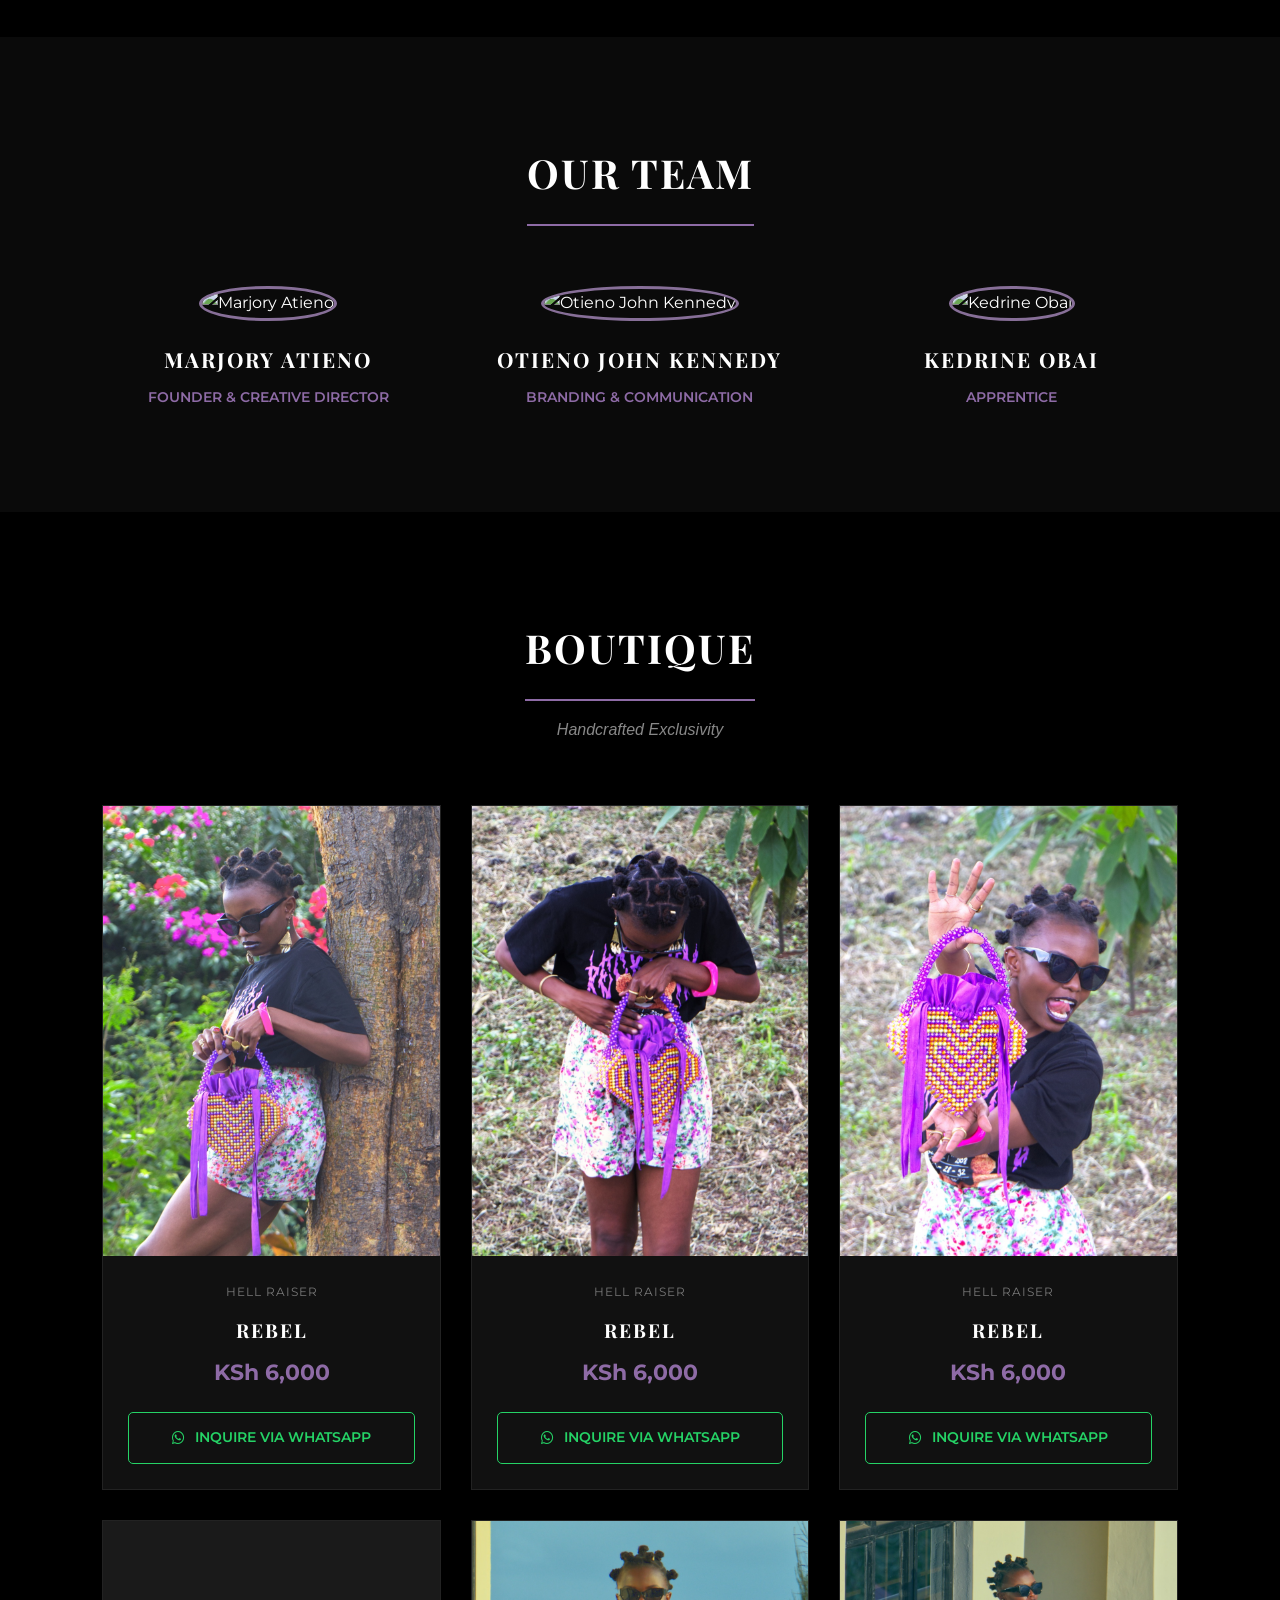
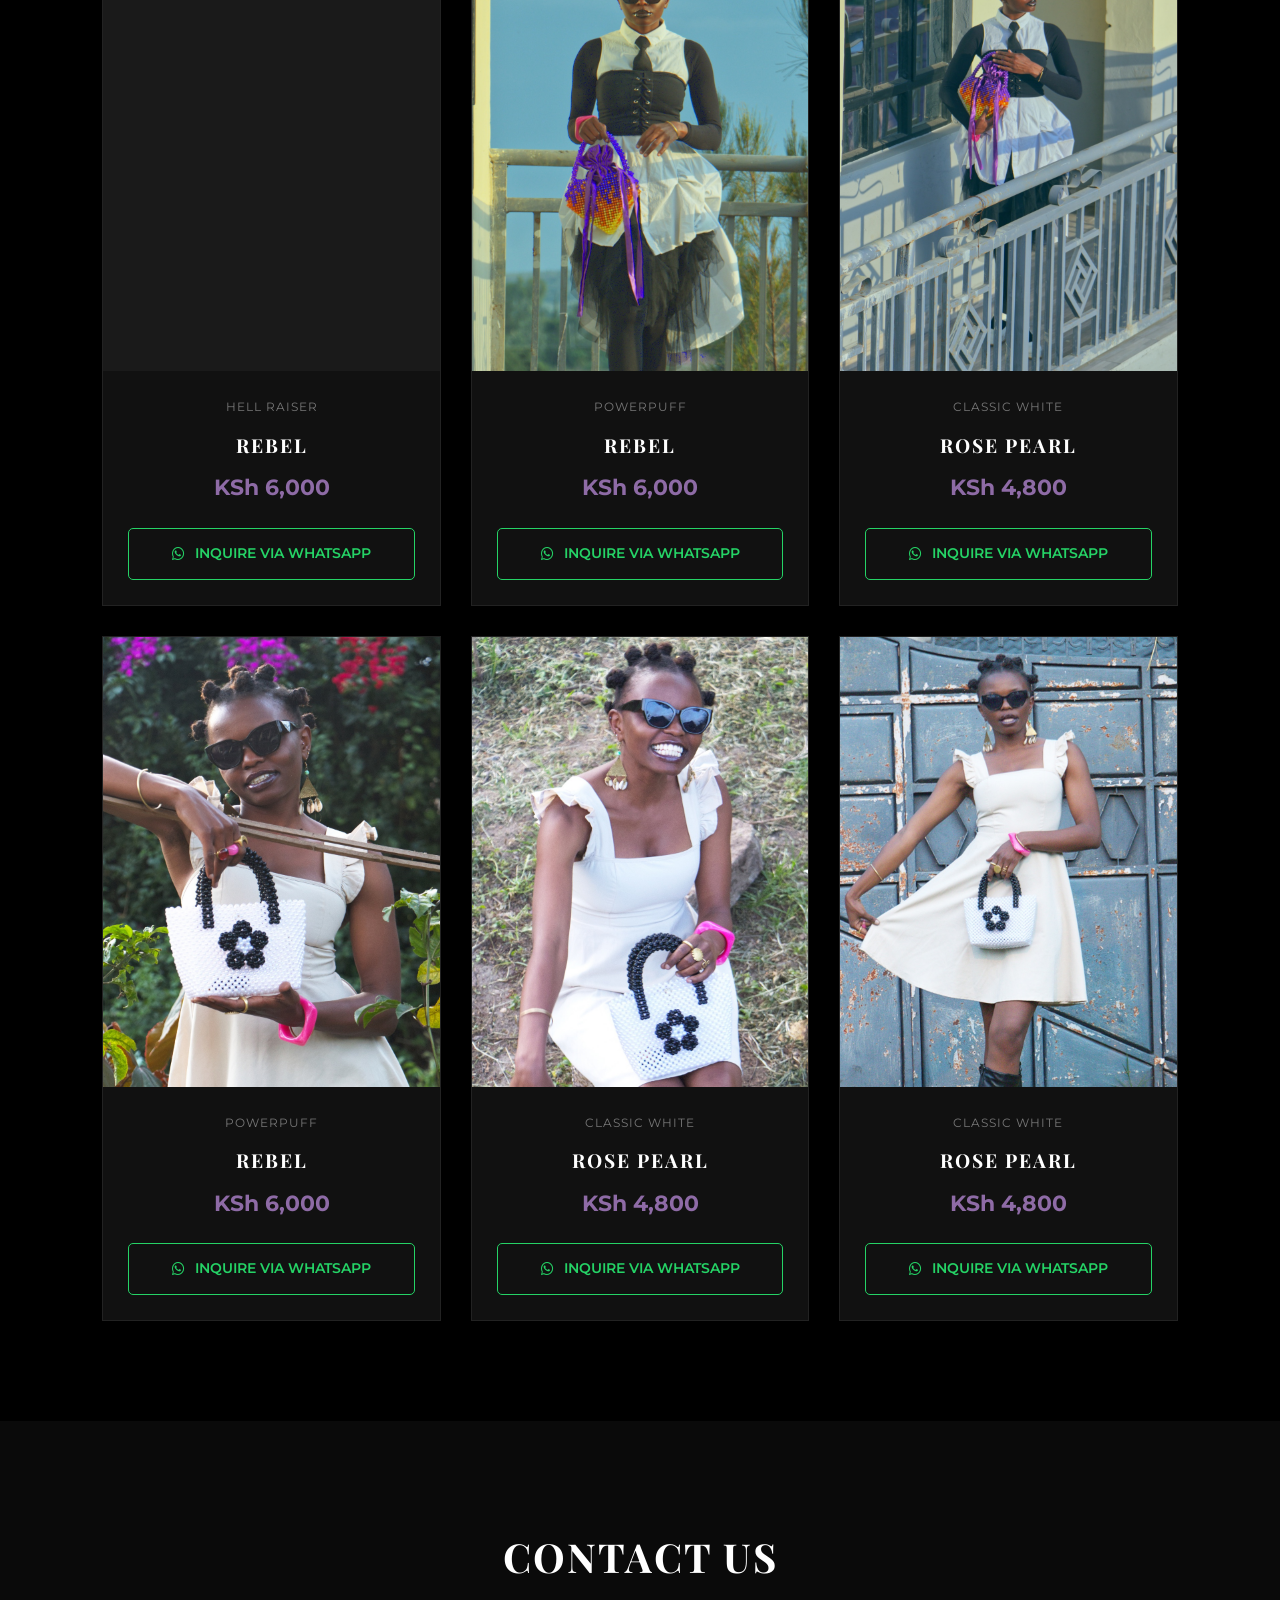
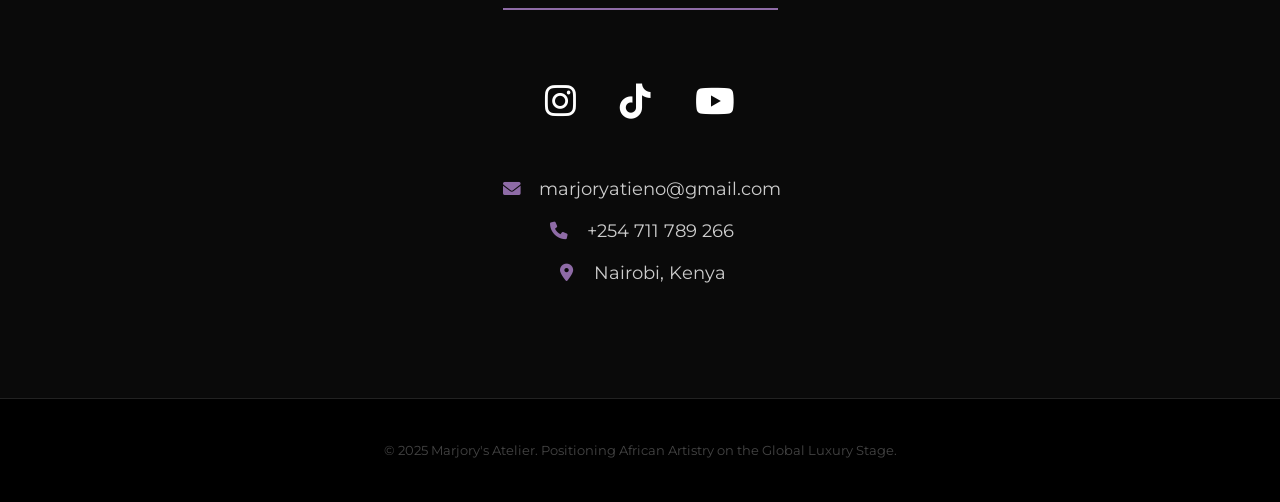
==== commit e4cade36: "Add files via upload" ====
--- a/index.html
+++ b/index.html
@@ -5,100 +5,120 @@
     <meta name="viewport" content="width=device-width, initial-scale=1.0">
     <title>Marjory's Atelier | Bespoke African Artistry</title>
     
-    <!-- Fonts & Icons -->
+    <!-- Design Fonts & Icons -->
     <link href="https://fonts.googleapis.com/css2?family=Playfair+Display:wght@700&family=Montserrat:wght@300;400;600&display=swap" rel="stylesheet">
     <link rel="stylesheet" href="https://cdnjs.cloudflare.com/ajax/libs/font-awesome/6.0.0/css/all.min.css">
     
     <style>
+        /* BRAND COLORS */
         :root {
             --brand-purple: #8e6ba6;
             --brand-black: #000000;
             --brand-white: #ffffff;
-            --soft-gray: #111111;
+            --section-bg: #0a0a0a;
+            --card-bg: #111111;
             --whatsapp-green: #25D366;
         }
 
+        /* RESET & BASE STYLES */
         * { box-sizing: border-box; margin: 0; padding: 0; scroll-behavior: smooth; }
-        
         body {
             font-family: 'Montserrat', sans-serif;
             background-color: var(--brand-black);
             color: var(--brand-white);
-            line-height: 1.7;
-        }
-
+            line-height: 1.8;
+            overflow-x: hidden;
+        }
         h1, h2, h3 { font-family: 'Playfair Display', serif; text-transform: uppercase; letter-spacing: 2px; }
-
-        /* Navigation */
+        a { text-decoration: none; color: inherit; transition: 0.3s; }
+
+        /* NAVIGATION */
         nav {
             display: flex; justify-content: space-between; align-items: center;
-            padding: 15px 5%; background: rgba(0,0,0,0.95);
-            position: sticky; top: 0; z-index: 1000; border-bottom: 1px solid #222;
-        }
-        .logo img { height: 50px; background: #222; border-radius: 4px; } /* Fallback background */
-        .nav-links a { color: white; text-decoration: none; margin-left: 20px; font-size: 0.8rem; font-weight: 600; text-transform: uppercase; }
+            padding: 20px 5%; background: rgba(0,0,0,0.95);
+            position: fixed; width: 100%; top: 0; z-index: 1000;
+            border-bottom: 1px solid #222;
+        }
+        .logo img { height: 45px; vertical-align: middle; }
+        .nav-links a { margin-left: 25px; font-size: 0.75rem; font-weight: 600; text-transform: uppercase; letter-spacing: 1px; }
         .nav-links a:hover { color: var(--brand-purple); }
 
-        /* Hero */
-        .hero {
-            height: 70vh; display: flex; flex-direction: column; justify-content: center; align-items: center;
+        /* HERO SECTION */
+        #home {
+            height: 90vh; display: flex; flex-direction: column; justify-content: center; align-items: center;
             text-align: center; background: linear-gradient(rgba(0,0,0,0.7), rgba(0,0,0,0.7)), url('img1.jpg') center/cover;
-            padding: 0 20px;
-        }
-        .hero h1 { font-size: 3rem; margin-bottom: 10px; }
-        .hero p { color: var(--brand-purple); font-weight: 600; letter-spacing: 4px; }
-
-        /* Sections */
-        section { padding: 80px 10%; border-bottom: 1px solid #111; }
-        .section-title { text-align: center; margin-bottom: 50px; }
-        .section-title h2 { font-size: 2.2rem; position: relative; display: inline-block; padding-bottom: 15px; }
-        .section-title h2::after { content: ''; width: 50px; height: 2px; background: var(--brand-purple); position: absolute; bottom: 0; left: 50%; transform: translateX(-50%); }
-
-        /* About Us */
-        .about-content { display: grid; grid-template-columns: 1fr 1fr; gap: 40px; align-items: start; }
-        .about-text p { margin-bottom: 20px; color: #ccc; }
-        .brand-pillars { display: grid; grid-template-columns: 1fr; gap: 15px; }
-        .pillar { background: var(--soft-gray); padding: 15px; border-left: 3px solid var(--brand-purple); }
-        .pillar h3 { font-size: 0.9rem; color: var(--brand-purple); margin-bottom: 5px; }
-
-        /* Our Team */
-        .team-grid { display: grid; grid-template-columns: repeat(auto-fit, minmax(200px, 1fr)); gap: 30px; text-align: center; }
-        .team-member img { width: 180px; height: 180px; border-radius: 50%; object-fit: cover; margin-bottom: 15px; border: 2px solid var(--brand-purple); background: #222; }
-        .team-member h3 { font-size: 1.1rem; }
-        .team-member span { color: var(--brand-purple); font-size: 0.8rem; font-weight: 600; }
-
-        /* Boutique */
-        .product-grid { display: grid; grid-template-columns: repeat(auto-fit, minmax(280px, 1fr)); gap: 25px; }
-        .product-card { background: var(--soft-gray); border: 1px solid #222; transition: 0.3s; }
-        .product-card:hover { border-color: var(--brand-purple); transform: translateY(-5px); }
-        .product-img { width: 100%; height: 400px; background-size: cover; background-position: center; background-color: #222; }
-        .product-info { padding: 20px; text-align: center; }
-        .product-price { color: var(--brand-purple); font-weight: bold; font-size: 1.2rem; margin: 10px 0; }
-        .order-btn {
+            padding: 0 20px; border-bottom: 2px solid var(--brand-purple);
+        }
+        #home h1 { font-size: clamp(2rem, 8vw, 4.5rem); margin-bottom: 10px; }
+        #home p { color: var(--brand-purple); font-weight: 600; letter-spacing: 5px; font-size: 0.9rem; }
+
+        /* GENERAL SECTION STYLING */
+        section { padding: 100px 8%; position: relative; }
+        .section-header { text-align: center; margin-bottom: 60px; }
+        .section-header h2 { font-size: 2.5rem; display: inline-block; padding-bottom: 15px; border-bottom: 2px solid var(--brand-purple); }
+        .section-header p { margin-top: 15px; color: #888; font-style: italic; }
+
+        /* ABOUT US SECTION */
+        .about-grid { display: grid; grid-template-columns: 1fr 1fr; gap: 60px; align-items: start; }
+        .about-text p { margin-bottom: 25px; color: #ddd; font-size: 1.05rem; }
+        .pillars { display: grid; grid-template-columns: 1fr; gap: 20px; }
+        .pillar-card { background: var(--card-bg); padding: 25px; border-left: 4px solid var(--brand-purple); }
+        .pillar-card h3 { font-size: 1.1rem; margin-bottom: 10px; color: var(--brand-purple); }
+        .pillar-card p { font-size: 0.85rem; line-height: 1.5; color: #bbb; }
+
+        /* OUR TEAM SECTION */
+        #team { background-color: var(--section-bg); }
+        .team-grid { display: grid; grid-template-columns: repeat(auto-fit, minmax(250px, 1fr)); gap: 40px; text-align: center; }
+        .team-card img { width: 200px; height: 200px; border-radius: 50%; object-fit: cover; margin-bottom: 20px; border: 3px solid var(--brand-purple); filter: grayscale(30%); }
+        .team-card h3 { font-size: 1.3rem; margin-bottom: 5px; }
+        .team-card span { color: var(--brand-purple); font-weight: 600; font-size: 0.85rem; text-transform: uppercase; }
+
+        /* BOUTIQUE / CATALOGUE SECTION */
+        .product-grid { display: grid; grid-template-columns: repeat(auto-fit, minmax(300px, 1fr)); gap: 30px; }
+        .product-card { background: var(--card-bg); border: 1px solid #222; overflow: hidden; transition: 0.4s ease; }
+        .product-card:hover { border-color: var(--brand-purple); transform: translateY(-10px); }
+        .product-img { width: 100%; height: 450px; background-size: cover; background-position: center; background-color: #1a1a1a; }
+        .product-info { padding: 25px; text-align: center; }
+        .product-info h3 { margin-bottom: 5px; font-size: 1.2rem; }
+        .product-variant { font-size: 0.75rem; color: #777; text-transform: uppercase; letter-spacing: 1px; display: block; margin-bottom: 10px; }
+        .product-price { color: var(--brand-purple); font-weight: bold; font-size: 1.4rem; margin-bottom: 20px; }
+        .wa-btn {
+            display: flex; align-items: center; justify-content: center; gap: 10px;
             background: transparent; color: var(--whatsapp-green); border: 1px solid var(--whatsapp-green);
-            padding: 10px; display: flex; align-items: center; justify-content: center; gap: 8px;
-            text-decoration: none; font-weight: 600; transition: 0.3s; border-radius: 4px; font-size: 0.9rem;
-        }
-        .order-btn:hover { background: var(--whatsapp-green); color: white; }
-
-        /* Contact Us */
-        .contact-content { text-align: center; }
-        .social-icons { margin: 20px 0; }
-        .social-icons a { font-size: 1.8rem; color: white; margin: 0 15px; transition: 0.3s; }
-        .social-icons a:hover { color: var(--brand-purple); }
-        .contact-info { font-size: 1rem; color: #ccc; }
-        .contact-info div { margin: 10px 0; }
-
-        footer { padding: 40px; text-align: center; background: #050505; color: #444; font-size: 0.75rem; }
-
-        @media (max-width: 800px) { .about-content { grid-template-columns: 1fr; } }
+            padding: 12px; font-weight: 600; font-size: 0.9rem; border-radius: 5px;
+        }
+        .wa-btn:hover { background: var(--whatsapp-green); color: white; }
+
+        /* CONTACT US SECTION */
+        #contact { background: var(--section-bg); text-align: center; }
+        .contact-wrap { max-width: 800px; margin: 0 auto; }
+        .social-links { margin-bottom: 40px; }
+        .social-links a { font-size: 2.2rem; margin: 0 20px; }
+        .social-links a:hover { color: var(--brand-purple); }
+        .contact-details { font-size: 1.1rem; color: #ccc; }
+        .contact-details p { margin: 10px 0; }
+        .contact-details i { color: var(--brand-purple); margin-right: 10px; width: 25px; }
+
+        /* FOOTER */
+        footer { padding: 40px; text-align: center; border-top: 1px solid #222; color: #444; font-size: 0.8rem; }
+
+        /* MOBILE OPTIMIZATION */
+        @media (max-width: 900px) {
+            .about-grid { grid-template-columns: 1fr; }
+            .nav-links { display: none; } /* Simplified for mobile */
+            section { padding: 80px 5%; }
+        }
     </style>
 </head>
 <body>
 
+    <!-- NAVIGATION -->
     <nav>
-        <div class="logo"><img src="logo.png" alt="Marjory's Atelier"></div>
+        <div class="logo">
+            <img src="logo.png" alt="Marjory's Atelier">
+        </div>
         <div class="nav-links">
+            <a href="#home">Home</a>
             <a href="#about">About Us</a>
             <a href="#team">Our Team</a>
             <a href="#boutique">Boutique</a>
@@ -106,43 +126,57 @@
         </div>
     </nav>
 
-    <header class="hero">
+    <!-- HERO SECTION -->
+    <header id="home">
         <h1>MARJORY'S ATELIER</h1>
-        <p>AUTHENTIC • BESPOKE • TIMELESS</p>
+        <p>CREATIVITY • COMMUNITY • LEGACY</p>
     </header>
 
     <!-- ABOUT US SECTION -->
     <section id="about">
-        <div class="section-title"><h2>About Us</h2></div>
-        <div class="about-content">
+        <div class="section-header">
+            <h2>About Us</h2>
+        </div>
+        <div class="about-grid">
             <div class="about-text">
                 <p>Our pieces are a celebration of African craftsmanship, confidence, and culture. Every item is designed to speak for you before you ever say a word.</p>
-                <p>Blending timeless artistry with modern elegance, each piece is a link through the generations. We offer elegant, lasting pieces while driving meaningful social and economic change in our community.</p>
-                <p>We exist to empower young artisans by nurturing their creativity and refining their skills. With every creation, we’re building a legacy where beauty uplifts and craftsmanship endures.</p>
-            </div>
-            <div class="brand-pillars">
-                <div class="pillar"><h3>CREATIVITY</h3><p style="font-size: 0.75rem;">Bespoke accessories that blend beauty, culture, and sustainability.</p></div>
-                <div class="pillar"><h3>COMMUNITY</h3><p style="font-size: 0.75rem;">Provision of opportunities for financial development to artisans.</p></div>
-                <div class="pillar"><h3>LEGACY</h3><p style="font-size: 0.75rem;">Connecting people to themselves and their identity as Africans.</p></div>
+                <p>Blending timeless artistry with modern elegance, each piece is a link through the generations. We exist to empower young artisans by nurturing their creativity, refining their skills and creating economic opportunities that transform their lives.</p>
+                <p>With every creation, we’re building a legacy where beauty uplifts, craftsmanship endures, and empowerment becomes the truest form of luxury.</p>
+            </div>
+            <div class="pillars">
+                <div class="pillar-card">
+                    <h3>CREATIVITY</h3>
+                    <p>We create bespoke accessories that blend beauty, culture, and sustainability. Our creations are a celebration of African heritage.</p>
+                </div>
+                <div class="pillar-card">
+                    <h3>COMMUNITY</h3>
+                    <p>Our goal is to empower communities and inspire a legacy of craftsmanship across generations through training and financial development.</p>
+                </div>
+                <div class="pillar-card">
+                    <h3>LEGACY</h3>
+                    <p>We desire to be remembered for quality craftsmanship, timeless design, and a deep connection to African identity.</p>
+                </div>
             </div>
         </div>
     </section>
 
     <!-- OUR TEAM SECTION -->
-    <section id="team" style="background: #050505;">
-        <div class="section-title"><h2>Our Team</h2></div>
+    <section id="team">
+        <div class="section-header">
+            <h2>Our Team</h2>
+        </div>
         <div class="team-grid">
-            <div class="team-member">
+            <div class="team-card">
                 <img src="marjory.jpg" alt="Marjory Atieno">
                 <h3>Marjory Atieno</h3>
                 <span>Founder & Creative Director</span>
             </div>
-            <div class="team-member">
+            <div class="team-card">
                 <img src="kennedy.jpg" alt="Otieno John Kennedy">
                 <h3>Otieno John Kennedy</h3>
                 <span>Branding & Communication</span>
             </div>
-            <div class="team-member">
+            <div class="team-card">
                 <img src="kedrine.jpg" alt="Kedrine Obai">
                 <h3>Kedrine Obai</h3>
                 <span>Apprentice</span>
@@ -152,23 +186,30 @@
 
     <!-- BOUTIQUE SECTION -->
     <section id="boutique">
-        <div class="section-title"><h2>The Boutique</h2><p style="color: #666; font-size: 0.9rem; margin-top: -10px;">The Rebel & Rose Pearl Collections</p></div>
-        <div id="product-grid" class="product-grid"></div>
+        <div class="section-header">
+            <h2>Boutique</h2>
+            <p>Handcrafted Exclusivity</p>
+        </div>
+        <div id="catalog-container" class="product-grid">
+            <!-- Products Loaded Via JavaScript Below -->
+        </div>
     </section>
 
     <!-- CONTACT US SECTION -->
-    <section id="contact" style="background: #050505;">
-        <div class="section-title"><h2>Contact Us</h2></div>
-        <div class="contact-content">
-            <div class="social-icons">
+    <section id="contact">
+        <div class="section-header">
+            <h2>Contact Us</h2>
+        </div>
+        <div class="contact-wrap">
+            <div class="social-links">
                 <a href="https://instagram.com/marjorys.atelier" target="_blank"><i class="fab fa-instagram"></i></a>
                 <a href="https://tiktok.com/@marjorysatelier" target="_blank"><i class="fab fa-tiktok"></i></a>
                 <a href="https://youtube.com/@marjorysatelier" target="_blank"><i class="fab fa-youtube"></i></a>
             </div>
-            <div class="contact-info">
-                <div><i class="fas fa-envelope"></i> marjoryatieno@gmail.com</div>
-                <div><i class="fas fa-phone"></i> +254 711 789 266</div>
-                <div><i class="fas fa-map-marker-alt"></i> Nairobi, Kenya</div>
+            <div class="contact-details">
+                <p><i class="fas fa-envelope"></i> marjoryatieno@gmail.com</p>
+                <p><i class="fas fa-phone"></i> +254 711 789 266</p>
+                <p><i class="fas fa-map-marker-alt"></i> Nairobi, Kenya</p>
             </div>
         </div>
     </section>
@@ -177,9 +218,12 @@
         <p>&copy; 2025 Marjory's Atelier. Positioning African Artistry on the Global Luxury Stage.</p>
     </footer>
 
+    <!-- PRODUCT CATALOGUE LOGIC -->
     <script>
-        const WHATSAPP = "254711789266";
-        const CATALOGUE = [
+        const WA_PHONE = "254711789266";
+        
+        // --- MONTHLY DATA UPDATE ---
+        const ITEMS = [
             { name: "REBEL", var: "Hell Raiser", price: "6,000", img: "img1.jpg" },
             { name: "REBEL", var: "Hell Raiser", price: "6,000", img: "img2.jpg" },
             { name: "REBEL", var: "Hell Raiser", price: "6,000", img: "img3.jpg" },
@@ -191,25 +235,28 @@
             { name: "Rose Pearl", var: "Classic White", price: "4,800", img: "img9.jpg" }
         ];
 
-        function load() {
-            const grid = document.getElementById('product-grid');
-            CATALOGUE.forEach(item => {
-                const msg = encodeURIComponent(`Hello Marjory's Atelier! I'm interested in the ${item.name} (${item.var}) priced at KSh ${item.price}.`);
-                grid.innerHTML += `
+        function renderProducts() {
+            const container = document.getElementById('catalog-container');
+            ITEMS.forEach(p => {
+                const waMsg = encodeURIComponent(`Hello Marjory's Atelier! I'm interested in the ${p.name} bag (${p.var}) priced at KSh ${p.price}. Is it available?`);
+                
+                container.innerHTML += `
                     <div class="product-card">
-                        <div class="product-img" style="background-image: url('${item.img}')"></div>
+                        <div class="product-img" style="background-image: url('${p.img}')"></div>
                         <div class="product-info">
-                            <span style="color:#888; font-size:0.7rem; text-transform:uppercase;">${item.var}</span>
-                            <h3>${item.name}</h3>
-                            <p class="product-price">KSh ${item.price}</p>
-                            <a href="https://wa.me/${WHATSAPP}?text=${msg}" target="_blank" class="order-btn">
-                                <i class="fab fa-whatsapp"></i> INQUIRE TO ORDER
+                            <span class="product-variant">${p.var}</span>
+                            <h3>${p.name}</h3>
+                            <p class="product-price">KSh ${p.price}</p>
+                            <a href="https://wa.me/${WA_PHONE}?text=${waMsg}" target="_blank" class="wa-btn">
+                                <i class="fab fa-whatsapp"></i> INQUIRE VIA WHATSAPP
                             </a>
                         </div>
-                    </div>`;
+                    </div>
+                `;
             });
         }
-        window.onload = load;
+
+        window.onload = renderProducts;
     </script>
 </body>
 </html>
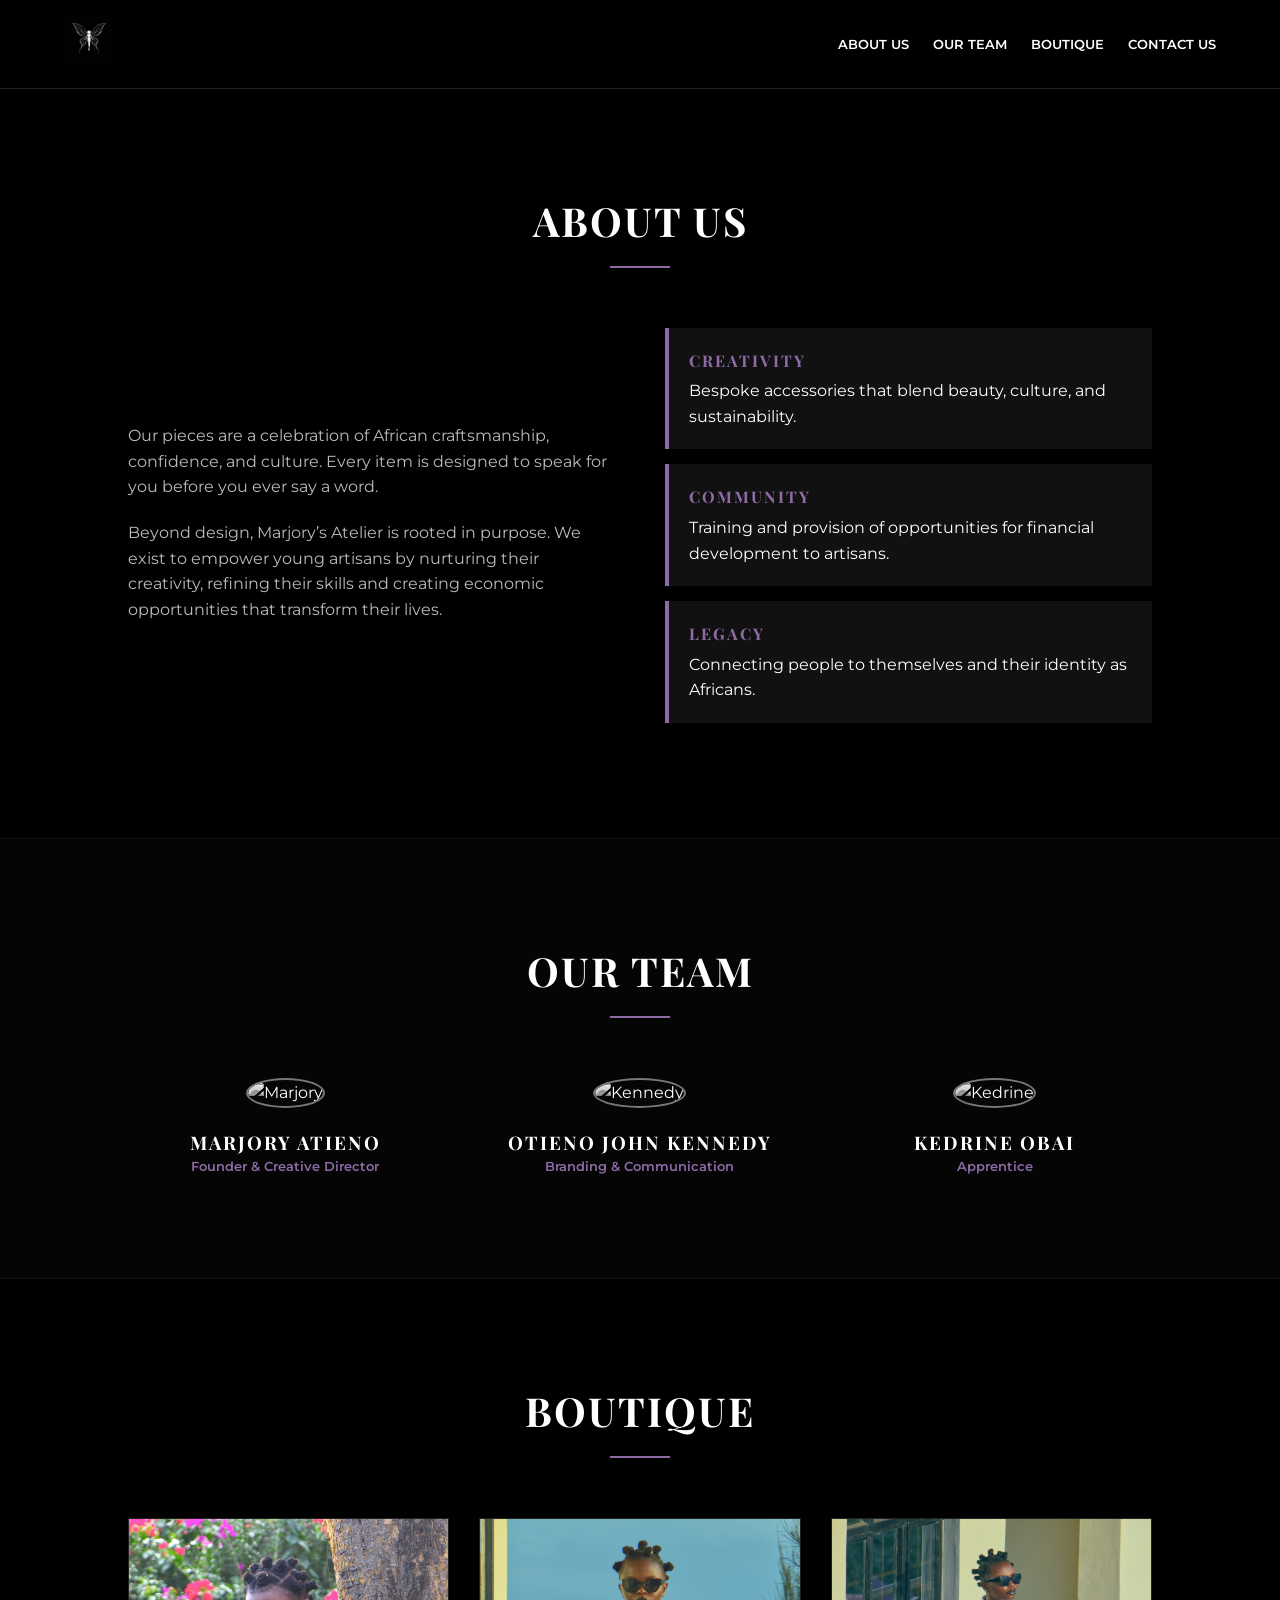
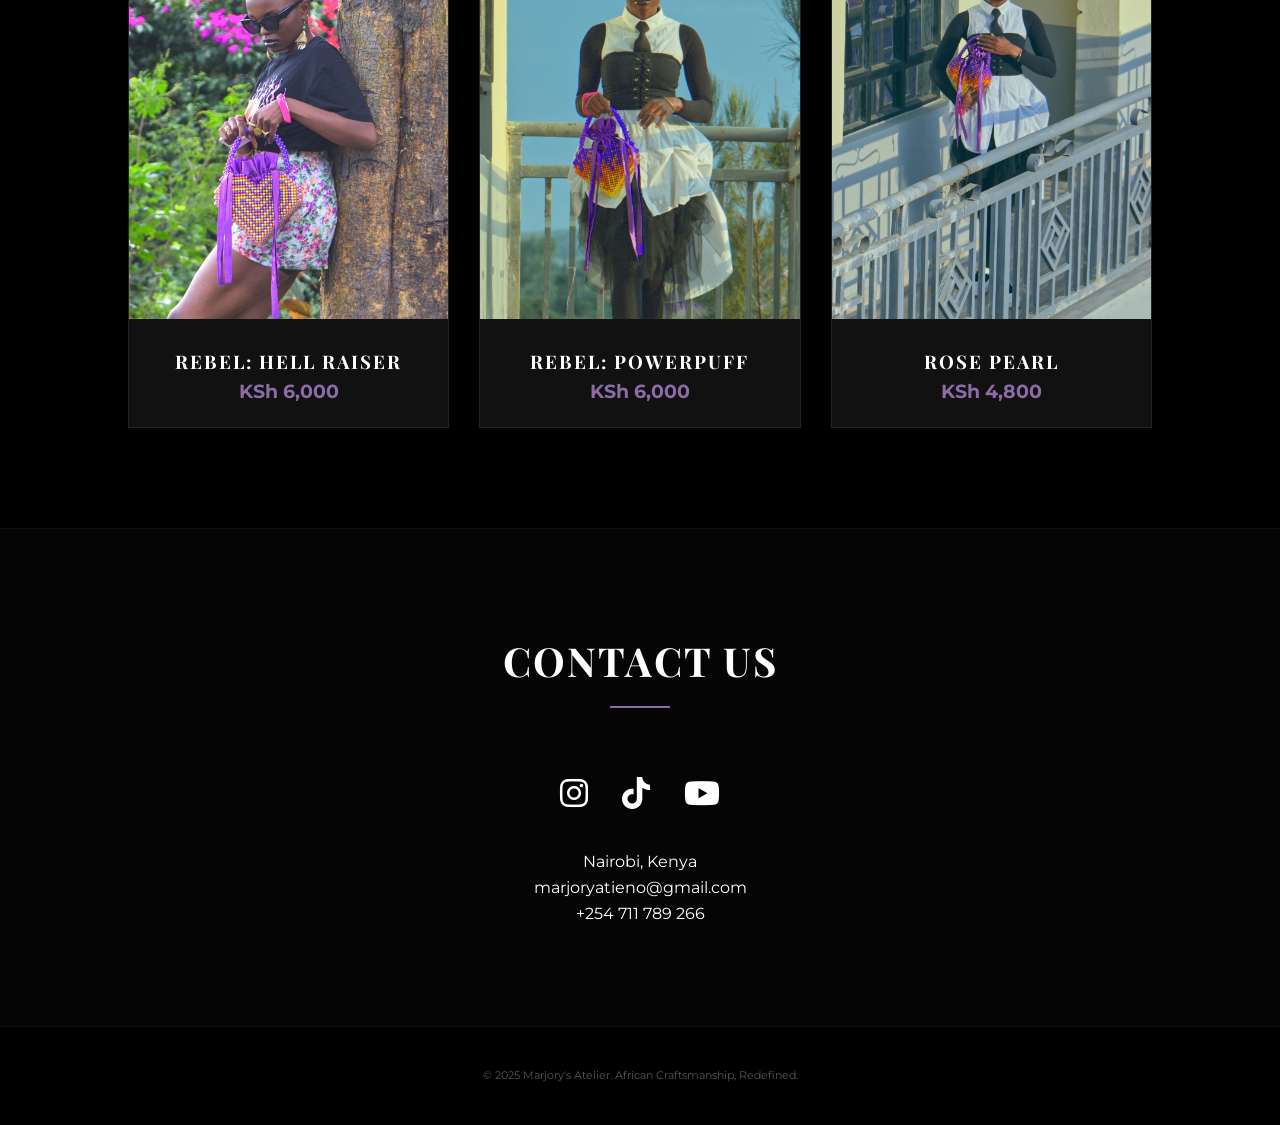
==== commit 369b342c: "Add files via upload" ====
--- a/index.html
+++ b/index.html
@@ -5,120 +5,94 @@
     <meta name="viewport" content="width=device-width, initial-scale=1.0">
     <title>Marjory's Atelier | Bespoke African Artistry</title>
     
-    <!-- Design Fonts & Icons -->
     <link href="https://fonts.googleapis.com/css2?family=Playfair+Display:wght@700&family=Montserrat:wght@300;400;600&display=swap" rel="stylesheet">
     <link rel="stylesheet" href="https://cdnjs.cloudflare.com/ajax/libs/font-awesome/6.0.0/css/all.min.css">
     
     <style>
-        /* BRAND COLORS */
         :root {
             --brand-purple: #8e6ba6;
             --brand-black: #000000;
             --brand-white: #ffffff;
-            --section-bg: #0a0a0a;
-            --card-bg: #111111;
-            --whatsapp-green: #25D366;
-        }
-
-        /* RESET & BASE STYLES */
+            --soft-gray: #111111;
+            --wa-green: #25D366;
+        }
+
         * { box-sizing: border-box; margin: 0; padding: 0; scroll-behavior: smooth; }
-        body {
-            font-family: 'Montserrat', sans-serif;
-            background-color: var(--brand-black);
-            color: var(--brand-white);
-            line-height: 1.8;
-            overflow-x: hidden;
-        }
+        body { font-family: 'Montserrat', sans-serif; background: var(--brand-black); color: var(--brand-white); line-height: 1.6; }
         h1, h2, h3 { font-family: 'Playfair Display', serif; text-transform: uppercase; letter-spacing: 2px; }
-        a { text-decoration: none; color: inherit; transition: 0.3s; }
-
-        /* NAVIGATION */
+
+        /* Navigation */
         nav {
             display: flex; justify-content: space-between; align-items: center;
-            padding: 20px 5%; background: rgba(0,0,0,0.95);
-            position: fixed; width: 100%; top: 0; z-index: 1000;
-            border-bottom: 1px solid #222;
-        }
-        .logo img { height: 45px; vertical-align: middle; }
-        .nav-links a { margin-left: 25px; font-size: 0.75rem; font-weight: 600; text-transform: uppercase; letter-spacing: 1px; }
+            padding: 15px 5%; background: rgba(0,0,0,0.95);
+            position: sticky; top: 0; z-index: 100; border-bottom: 1px solid #222;
+        }
+        .logo img { height: 50px; }
+        .nav-links a { color: white; text-decoration: none; margin-left: 20px; font-size: 0.8rem; font-weight: 600; text-transform: uppercase; }
         .nav-links a:hover { color: var(--brand-purple); }
 
-        /* HERO SECTION */
-        #home {
-            height: 90vh; display: flex; flex-direction: column; justify-content: center; align-items: center;
-            text-align: center; background: linear-gradient(rgba(0,0,0,0.7), rgba(0,0,0,0.7)), url('img1.jpg') center/cover;
-            padding: 0 20px; border-bottom: 2px solid var(--brand-purple);
-        }
-        #home h1 { font-size: clamp(2rem, 8vw, 4.5rem); margin-bottom: 10px; }
-        #home p { color: var(--brand-purple); font-weight: 600; letter-spacing: 5px; font-size: 0.9rem; }
-
-        /* GENERAL SECTION STYLING */
-        section { padding: 100px 8%; position: relative; }
-        .section-header { text-align: center; margin-bottom: 60px; }
-        .section-header h2 { font-size: 2.5rem; display: inline-block; padding-bottom: 15px; border-bottom: 2px solid var(--brand-purple); }
-        .section-header p { margin-top: 15px; color: #888; font-style: italic; }
-
-        /* ABOUT US SECTION */
-        .about-grid { display: grid; grid-template-columns: 1fr 1fr; gap: 60px; align-items: start; }
-        .about-text p { margin-bottom: 25px; color: #ddd; font-size: 1.05rem; }
-        .pillars { display: grid; grid-template-columns: 1fr; gap: 20px; }
-        .pillar-card { background: var(--card-bg); padding: 25px; border-left: 4px solid var(--brand-purple); }
-        .pillar-card h3 { font-size: 1.1rem; margin-bottom: 10px; color: var(--brand-purple); }
-        .pillar-card p { font-size: 0.85rem; line-height: 1.5; color: #bbb; }
-
-        /* OUR TEAM SECTION */
-        #team { background-color: var(--section-bg); }
-        .team-grid { display: grid; grid-template-columns: repeat(auto-fit, minmax(250px, 1fr)); gap: 40px; text-align: center; }
-        .team-card img { width: 200px; height: 200px; border-radius: 50%; object-fit: cover; margin-bottom: 20px; border: 3px solid var(--brand-purple); filter: grayscale(30%); }
-        .team-card h3 { font-size: 1.3rem; margin-bottom: 5px; }
-        .team-card span { color: var(--brand-purple); font-weight: 600; font-size: 0.85rem; text-transform: uppercase; }
-
-        /* BOUTIQUE / CATALOGUE SECTION */
-        .product-grid { display: grid; grid-template-columns: repeat(auto-fit, minmax(300px, 1fr)); gap: 30px; }
-        .product-card { background: var(--card-bg); border: 1px solid #222; overflow: hidden; transition: 0.4s ease; }
-        .product-card:hover { border-color: var(--brand-purple); transform: translateY(-10px); }
-        .product-img { width: 100%; height: 450px; background-size: cover; background-position: center; background-color: #1a1a1a; }
-        .product-info { padding: 25px; text-align: center; }
-        .product-info h3 { margin-bottom: 5px; font-size: 1.2rem; }
-        .product-variant { font-size: 0.75rem; color: #777; text-transform: uppercase; letter-spacing: 1px; display: block; margin-bottom: 10px; }
-        .product-price { color: var(--brand-purple); font-weight: bold; font-size: 1.4rem; margin-bottom: 20px; }
-        .wa-btn {
-            display: flex; align-items: center; justify-content: center; gap: 10px;
-            background: transparent; color: var(--whatsapp-green); border: 1px solid var(--whatsapp-green);
-            padding: 12px; font-weight: 600; font-size: 0.9rem; border-radius: 5px;
-        }
-        .wa-btn:hover { background: var(--whatsapp-green); color: white; }
-
-        /* CONTACT US SECTION */
-        #contact { background: var(--section-bg); text-align: center; }
-        .contact-wrap { max-width: 800px; margin: 0 auto; }
-        .social-links { margin-bottom: 40px; }
-        .social-links a { font-size: 2.2rem; margin: 0 20px; }
-        .social-links a:hover { color: var(--brand-purple); }
-        .contact-details { font-size: 1.1rem; color: #ccc; }
-        .contact-details p { margin: 10px 0; }
-        .contact-details i { color: var(--brand-purple); margin-right: 10px; width: 25px; }
-
-        /* FOOTER */
-        footer { padding: 40px; text-align: center; border-top: 1px solid #222; color: #444; font-size: 0.8rem; }
-
-        /* MOBILE OPTIMIZATION */
-        @media (max-width: 900px) {
-            .about-grid { grid-template-columns: 1fr; }
-            .nav-links { display: none; } /* Simplified for mobile */
-            section { padding: 80px 5%; }
-        }
+        /* Section Styling */
+        section { padding: 100px 10%; border-bottom: 1px solid #111; }
+        .section-title { text-align: center; margin-bottom: 60px; }
+        .section-title h2 { font-size: 2.5rem; position: relative; display: inline-block; padding-bottom: 15px; }
+        .section-title h2::after { content: ''; width: 60px; height: 2px; background: var(--brand-purple); position: absolute; bottom: 0; left: 50%; transform: translateX(-50%); }
+
+        /* About Section */
+        .about-grid { display: grid; grid-template-columns: 1fr 1fr; gap: 50px; align-items: center; }
+        .about-text p { margin-bottom: 20px; color: #bbb; }
+        .pillar { background: var(--soft-gray); padding: 20px; margin-bottom: 15px; border-left: 4px solid var(--brand-purple); }
+        .pillar h3 { font-size: 1rem; color: var(--brand-purple); margin-bottom: 5px; }
+
+        /* Team Section */
+        .team-grid { display: grid; grid-template-columns: repeat(auto-fit, minmax(200px, 1fr)); gap: 40px; text-align: center; }
+        .team-member img { width: 180px; height: 180px; border-radius: 50%; object-fit: cover; margin-bottom: 20px; border: 2px solid var(--brand-purple); filter: grayscale(100%); transition: 0.3s; }
+        .team-member:hover img { filter: grayscale(0%); }
+        .team-member span { color: var(--brand-purple); font-weight: 600; font-size: 0.8rem; display: block; }
+
+        /* Boutique Grid */
+        .boutique-grid { display: grid; grid-template-columns: repeat(auto-fit, minmax(300px, 1fr)); gap: 30px; }
+        .product-card { background: var(--soft-gray); cursor: pointer; transition: 0.3s; position: relative; border: 1px solid #222; }
+        .product-card:hover { border-color: var(--brand-purple); transform: scale(1.02); }
+        .hero-img { width: 100%; height: 400px; object-fit: cover; }
+        .product-info { padding: 20px; text-align: center; }
+        .price { color: var(--brand-purple); font-weight: bold; font-size: 1.2rem; }
+
+        /* MODAL & CAROUSEL */
+        #modal-overlay {
+            position: fixed; top: 0; left: 0; width: 100%; height: 100%;
+            background: rgba(0,0,0,0.95); display: none; justify-content: center; align-items: center; z-index: 1000;
+        }
+        .modal-content { width: 90%; max-width: 500px; text-align: center; position: relative; }
+        .close-modal { position: absolute; top: -50px; right: 0; font-size: 2rem; color: white; cursor: pointer; }
+        
+        .carousel-container { position: relative; width: 100%; height: 500px; margin-bottom: 20px; overflow: hidden; }
+        .carousel-img { width: 100%; height: 100%; object-fit: contain; display: none; }
+        .carousel-img.active { display: block; }
+        
+        .nav-btn {
+            position: absolute; top: 50%; transform: translateY(-50%);
+            background: rgba(142, 107, 166, 0.5); color: white; border: none; padding: 15px; cursor: pointer;
+        }
+        .prev { left: 0; } .next { right: 0; }
+
+        .order-prompt {
+            background: var(--wa-green); color: white; padding: 15px;
+            display: block; text-decoration: none; font-weight: bold; border-radius: 5px;
+        }
+
+        /* Contact Us */
+        .contact-wrap { text-align: center; }
+        .socials a { font-size: 2rem; margin: 0 15px; color: white; transition: 0.3s; }
+        .socials a:hover { color: var(--brand-purple); }
+
+        footer { padding: 40px; text-align: center; font-size: 0.7rem; color: #555; }
     </style>
 </head>
 <body>
 
-    <!-- NAVIGATION -->
     <nav>
-        <div class="logo">
-            <img src="logo.png" alt="Marjory's Atelier">
-        </div>
+        <div class="logo"><img src="logo.png" alt="Logo"></div>
         <div class="nav-links">
-            <a href="#home">Home</a>
             <a href="#about">About Us</a>
             <a href="#team">Our Team</a>
             <a href="#boutique">Boutique</a>
@@ -126,137 +100,159 @@
         </div>
     </nav>
 
-    <!-- HERO SECTION -->
-    <header id="home">
-        <h1>MARJORY'S ATELIER</h1>
-        <p>CREATIVITY • COMMUNITY • LEGACY</p>
-    </header>
-
-    <!-- ABOUT US SECTION -->
+    <!-- ABOUT US -->
     <section id="about">
-        <div class="section-header">
-            <h2>About Us</h2>
-        </div>
+        <div class="section-title"><h2>About Us</h2></div>
         <div class="about-grid">
             <div class="about-text">
                 <p>Our pieces are a celebration of African craftsmanship, confidence, and culture. Every item is designed to speak for you before you ever say a word.</p>
-                <p>Blending timeless artistry with modern elegance, each piece is a link through the generations. We exist to empower young artisans by nurturing their creativity, refining their skills and creating economic opportunities that transform their lives.</p>
-                <p>With every creation, we’re building a legacy where beauty uplifts, craftsmanship endures, and empowerment becomes the truest form of luxury.</p>
+                <p>Beyond design, Marjory’s Atelier is rooted in purpose. We exist to empower young artisans by nurturing their creativity, refining their skills and creating economic opportunities that transform their lives.</p>
             </div>
             <div class="pillars">
-                <div class="pillar-card">
-                    <h3>CREATIVITY</h3>
-                    <p>We create bespoke accessories that blend beauty, culture, and sustainability. Our creations are a celebration of African heritage.</p>
-                </div>
-                <div class="pillar-card">
-                    <h3>COMMUNITY</h3>
-                    <p>Our goal is to empower communities and inspire a legacy of craftsmanship across generations through training and financial development.</p>
-                </div>
-                <div class="pillar-card">
-                    <h3>LEGACY</h3>
-                    <p>We desire to be remembered for quality craftsmanship, timeless design, and a deep connection to African identity.</p>
-                </div>
-            </div>
-        </div>
-    </section>
-
-    <!-- OUR TEAM SECTION -->
-    <section id="team">
-        <div class="section-header">
-            <h2>Our Team</h2>
-        </div>
+                <div class="pillar"><h3>CREATIVITY</h3><p>Bespoke accessories that blend beauty, culture, and sustainability.</p></div>
+                <div class="pillar"><h3>COMMUNITY</h3><p>Training and provision of opportunities for financial development to artisans.</p></div>
+                <div class="pillar"><h3>LEGACY</h3><p>Connecting people to themselves and their identity as Africans.</p></div>
+            </div>
+        </div>
+    </section>
+
+    <!-- OUR TEAM -->
+    <section id="team" style="background: #050505;">
+        <div class="section-title"><h2>Our Team</h2></div>
         <div class="team-grid">
-            <div class="team-card">
-                <img src="marjory.jpg" alt="Marjory Atieno">
-                <h3>Marjory Atieno</h3>
-                <span>Founder & Creative Director</span>
-            </div>
-            <div class="team-card">
-                <img src="kennedy.jpg" alt="Otieno John Kennedy">
-                <h3>Otieno John Kennedy</h3>
-                <span>Branding & Communication</span>
-            </div>
-            <div class="team-card">
-                <img src="kedrine.jpg" alt="Kedrine Obai">
-                <h3>Kedrine Obai</h3>
-                <span>Apprentice</span>
-            </div>
-        </div>
-    </section>
-
-    <!-- BOUTIQUE SECTION -->
+            <div class="team-member">
+                <img src="marjory.jpg" alt="Marjory">
+                <h3>Marjory Atieno</h3><span>Founder & Creative Director</span>
+            </div>
+            <div class="team-member">
+                <img src="kennedy.jpg" alt="Kennedy">
+                <h3>Otieno John Kennedy</h3><span>Branding & Communication</span>
+            </div>
+            <div class="team-member">
+                <img src="kedrine.jpg" alt="Kedrine">
+                <h3>Kedrine Obai</h3><span>Apprentice</span>
+            </div>
+        </div>
+    </section>
+
+    <!-- BOUTIQUE -->
     <section id="boutique">
-        <div class="section-header">
-            <h2>Boutique</h2>
-            <p>Handcrafted Exclusivity</p>
-        </div>
-        <div id="catalog-container" class="product-grid">
-            <!-- Products Loaded Via JavaScript Below -->
-        </div>
-    </section>
-
-    <!-- CONTACT US SECTION -->
-    <section id="contact">
-        <div class="section-header">
-            <h2>Contact Us</h2>
-        </div>
+        <div class="section-title"><h2>Boutique</h2></div>
+        <div id="product-list" class="boutique-grid"></div>
+    </section>
+
+    <!-- CONTACT US -->
+    <section id="contact" style="background: #050505;">
+        <div class="section-title"><h2>Contact Us</h2></div>
         <div class="contact-wrap">
-            <div class="social-links">
+            <div class="socials">
                 <a href="https://instagram.com/marjorys.atelier" target="_blank"><i class="fab fa-instagram"></i></a>
-                <a href="https://tiktok.com/@marjorysatelier" target="_blank"><i class="fab fa-tiktok"></i></a>
-                <a href="https://youtube.com/@marjorysatelier" target="_blank"><i class="fab fa-youtube"></i></a>
-            </div>
-            <div class="contact-details">
-                <p><i class="fas fa-envelope"></i> marjoryatieno@gmail.com</p>
-                <p><i class="fas fa-phone"></i> +254 711 789 266</p>
-                <p><i class="fas fa-map-marker-alt"></i> Nairobi, Kenya</p>
-            </div>
-        </div>
-    </section>
-
-    <footer>
-        <p>&copy; 2025 Marjory's Atelier. Positioning African Artistry on the Global Luxury Stage.</p>
-    </footer>
-
-    <!-- PRODUCT CATALOGUE LOGIC -->
+                <a href="#"><i class="fab fa-tiktok"></i></a>
+                <a href="#"><i class="fab fa-youtube"></i></a>
+            </div>
+            <div style="margin-top: 30px;">
+                <p>Nairobi, Kenya</p>
+                <p>marjoryatieno@gmail.com</p>
+                <p>+254 711 789 266</p>
+            </div>
+        </div>
+    </section>
+
+    <!-- CAROUSEL MODAL -->
+    <div id="modal-overlay">
+        <div class="modal-content">
+            <span class="close-modal" onclick="closeModal()">&times;</span>
+            <div class="carousel-container">
+                <button class="nav-btn prev" onclick="changeSlide(-1)">&#10094;</button>
+                <img id="slide1" class="carousel-img active">
+                <img id="slide2" class="carousel-img">
+                <img id="slide3" class="carousel-img">
+                <button class="nav-btn next" onclick="changeSlide(1)">&#10095;</button>
+            </div>
+            <h3 id="modal-title"></h3>
+            <p id="modal-price" class="price" style="margin: 10px 0;"></p>
+            <a href="#" id="wa-link" target="_blank" class="order-prompt">
+                <i class="fab fa-whatsapp"></i> INQUIRE TO ORDER
+            </a>
+        </div>
+    </div>
+
+    <footer>&copy; 2025 Marjory's Atelier. African Craftsmanship, Redefined.</footer>
+
     <script>
-        const WA_PHONE = "254711789266";
-        
-        // --- MONTHLY DATA UPDATE ---
+        const WHATSAPP = "254711789266";
+        
         const ITEMS = [
-            { name: "REBEL", var: "Hell Raiser", price: "6,000", img: "img1.jpg" },
-            { name: "REBEL", var: "Hell Raiser", price: "6,000", img: "img2.jpg" },
-            { name: "REBEL", var: "Hell Raiser", price: "6,000", img: "img3.jpg" },
-            { name: "REBEL", var: "Hell Raiser", price: "6,000", img: "img4.jpg" },
-            { name: "REBEL", var: "Powerpuff", price: "6,000", img: "img5.jpg" },
-            { name: "Rose Pearl", var: "Classic White", price: "4,800", img: "img6.jpg" },
-            { name: "REBEL", var: "Powerpuff", price: "6,000", img: "img7.jpg" },
-            { name: "Rose Pearl", var: "Classic White", price: "4,800", img: "img8.jpg" },
-            { name: "Rose Pearl", var: "Classic White", price: "4,800", img: "img9.jpg" }
+            { name: "REBEL: Hell Raiser", price: "6,000", images: ["img1.jpg", "img2.jpg", "img3.jpg"] },
+            { name: "REBEL: Powerpuff", price: "6,000", images: ["img5.jpg", "img7.jpg", "img4.jpg"] },
+            { name: "Rose Pearl", price: "4,800", images: ["img6.jpg", "img8.jpg", "img9.jpg"] }
+            // Add more items here following the same structure
         ];
 
-        function renderProducts() {
-            const container = document.getElementById('catalog-container');
-            ITEMS.forEach(p => {
-                const waMsg = encodeURIComponent(`Hello Marjory's Atelier! I'm interested in the ${p.name} bag (${p.var}) priced at KSh ${p.price}. Is it available?`);
-                
-                container.innerHTML += `
-                    <div class="product-card">
-                        <div class="product-img" style="background-image: url('${p.img}')"></div>
+        let currentItem = null;
+        let currentSlide = 0;
+
+        function renderBoutique() {
+            const list = document.getElementById('product-list');
+            ITEMS.forEach((item, index) => {
+                list.innerHTML += `
+                    <div class="product-card" onclick="openModal(${index})">
+                        <img src="${item.images[0]}" class="hero-img">
                         <div class="product-info">
-                            <span class="product-variant">${p.var}</span>
-                            <h3>${p.name}</h3>
-                            <p class="product-price">KSh ${p.price}</p>
-                            <a href="https://wa.me/${WA_PHONE}?text=${waMsg}" target="_blank" class="wa-btn">
-                                <i class="fab fa-whatsapp"></i> INQUIRE VIA WHATSAPP
-                            </a>
+                            <h3>${item.name}</h3>
+                            <p class="price">KSh ${item.price}</p>
                         </div>
-                    </div>
-                `;
+                    </div>`;
             });
         }
 
-        window.onload = renderProducts;
+        function openModal(index) {
+            currentItem = ITEMS[index];
+            currentSlide = 0;
+            document.getElementById('modal-title').innerText = currentItem.name;
+            document.getElementById('modal-price').innerText = `KSh ${currentItem.price}`;
+            
+            document.getElementById('slide1').src = currentItem.images[0];
+            document.getElementById('slide2').src = currentItem.images[1];
+            document.getElementById('slide3').src = currentItem.images[2];
+            
+            updateWhatsAppLink();
+            
+            document.getElementById('modal-overlay').style.display = 'flex';
+            showSlide(0);
+        }
+
+        function closeModal() {
+            document.getElementById('modal-overlay').style.display = 'none';
+        }
+
+        function changeSlide(n) {
+            currentSlide = (currentSlide + n + 3) % 3;
+            showSlide(currentSlide);
+        }
+
+        function showSlide(n) {
+            const slides = document.querySelectorAll('.carousel-img');
+            slides.forEach(s => s.classList.remove('active'));
+            slides[n].classList.add('active');
+        }
+
+        function updateWhatsAppLink() {
+            // This builds the pre-filled message
+            const currentImgUrl = window.location.href + currentItem.images[currentSlide];
+            const msg = `Hello Marjory's Atelier! I'm interested in the ${currentItem.name}. 
+Ref Image: ${currentImgUrl}
+Price: KSh ${currentItem.price}`;
+            
+            document.getElementById('wa-link').href = `https://wa.me/${WHATSAPP}?text=${encodeURIComponent(msg)}`;
+        }
+
+        // Initialize Boutique
+        renderBoutique();
+        
+        // Update WA link whenever slide changes
+        document.querySelector('.next').addEventListener('click', updateWhatsAppLink);
+        document.querySelector('.prev').addEventListener('click', updateWhatsAppLink);
     </script>
 </body>
 </html>
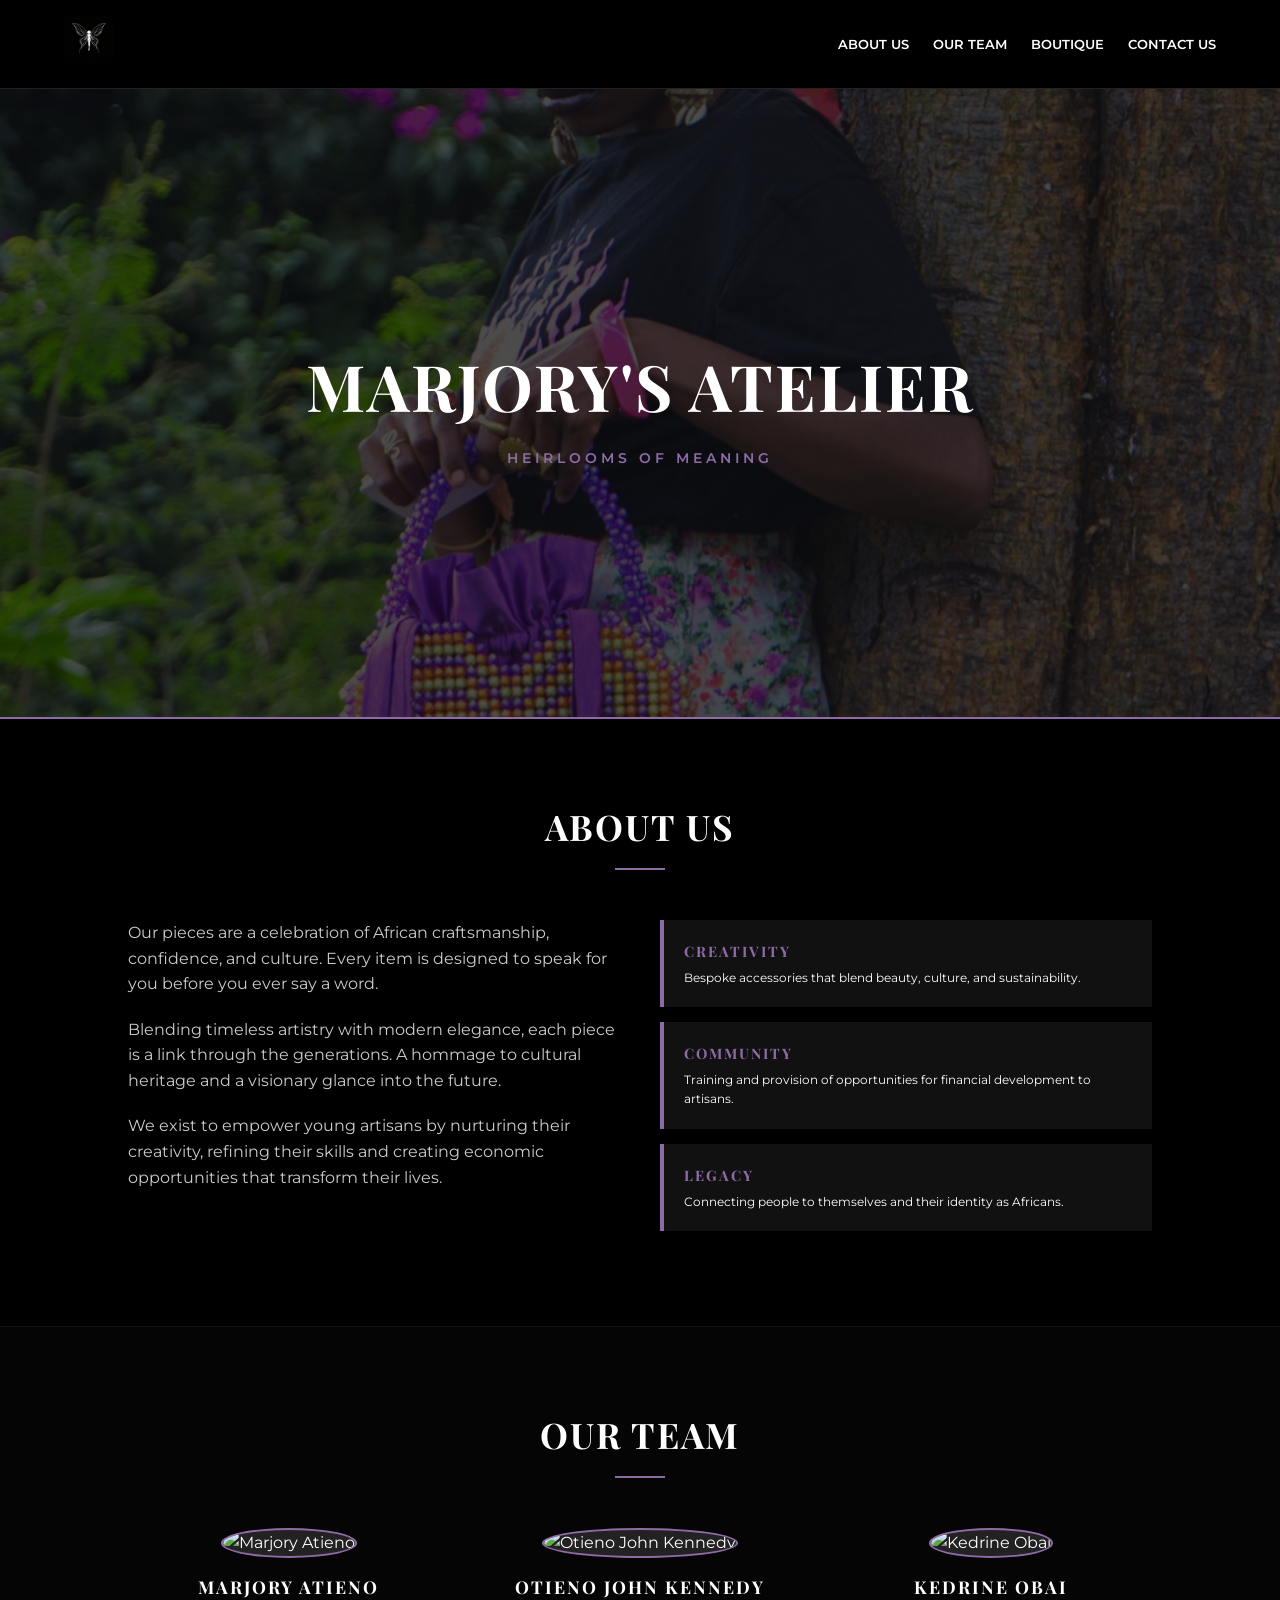
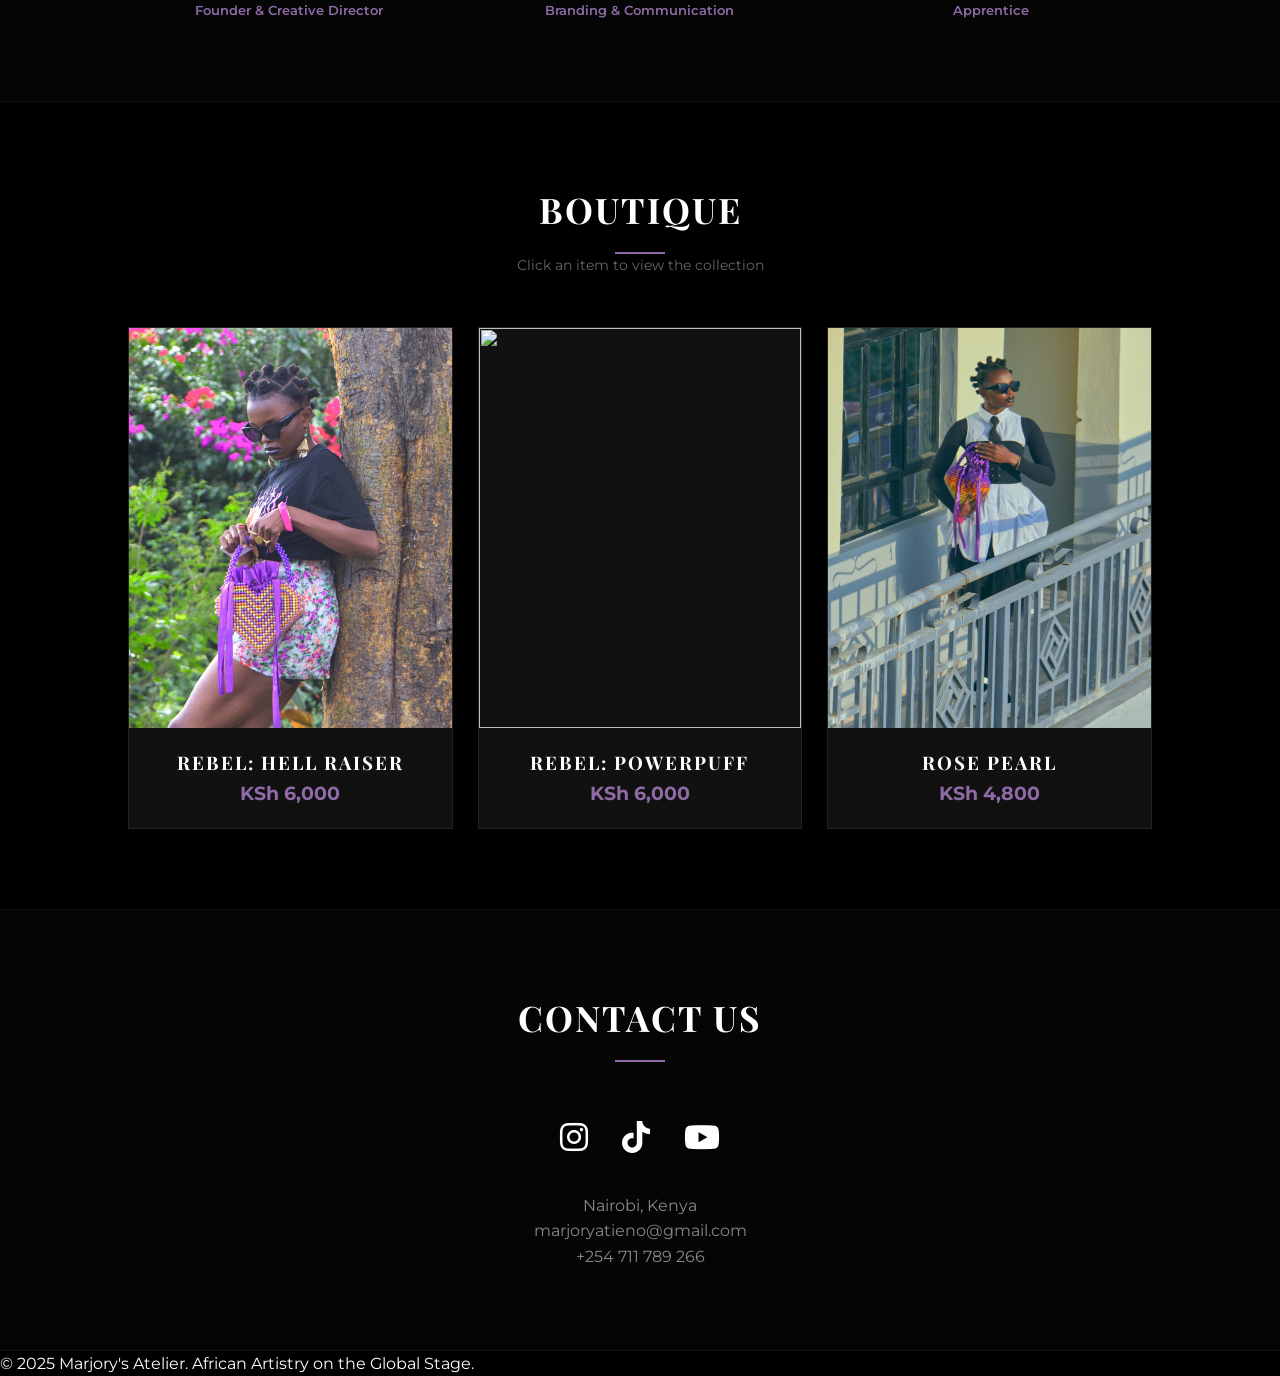
==== commit e4bedf96: "Add files via upload" ====
--- a/index.html
+++ b/index.html
@@ -5,6 +5,7 @@
     <meta name="viewport" content="width=device-width, initial-scale=1.0">
     <title>Marjory's Atelier | Bespoke African Artistry</title>
     
+    <!-- Fonts & Icons -->
     <link href="https://fonts.googleapis.com/css2?family=Playfair+Display:wght@700&family=Montserrat:wght@300;400;600&display=swap" rel="stylesheet">
     <link rel="stylesheet" href="https://cdnjs.cloudflare.com/ajax/libs/font-awesome/6.0.0/css/all.min.css">
     
@@ -31,67 +32,81 @@
         .nav-links a { color: white; text-decoration: none; margin-left: 20px; font-size: 0.8rem; font-weight: 600; text-transform: uppercase; }
         .nav-links a:hover { color: var(--brand-purple); }
 
+        /* Hero */
+        .hero {
+            height: 70vh; display: flex; flex-direction: column; justify-content: center; align-items: center;
+            text-align: center; background: linear-gradient(rgba(0,0,0,0.7), rgba(0,0,0,0.7)), url('img1.jpg') center/cover;
+            padding: 0 20px; border-bottom: 2px solid var(--brand-purple);
+        }
+        .hero h1 { font-size: clamp(2rem, 6vw, 4rem); margin-bottom: 10px; }
+        .hero p { color: var(--brand-purple); font-weight: 600; letter-spacing: 4px; font-size: 0.9rem; }
+
         /* Section Styling */
-        section { padding: 100px 10%; border-bottom: 1px solid #111; }
-        .section-title { text-align: center; margin-bottom: 60px; }
-        .section-title h2 { font-size: 2.5rem; position: relative; display: inline-block; padding-bottom: 15px; }
-        .section-title h2::after { content: ''; width: 60px; height: 2px; background: var(--brand-purple); position: absolute; bottom: 0; left: 50%; transform: translateX(-50%); }
-
-        /* About Section */
-        .about-grid { display: grid; grid-template-columns: 1fr 1fr; gap: 50px; align-items: center; }
-        .about-text p { margin-bottom: 20px; color: #bbb; }
+        section { padding: 80px 10%; border-bottom: 1px solid #111; clear: both; }
+        .section-title { text-align: center; margin-bottom: 50px; }
+        .section-title h2 { font-size: 2.2rem; position: relative; display: inline-block; padding-bottom: 15px; }
+        .section-title h2::after { content: ''; width: 50px; height: 2px; background: var(--brand-purple); position: absolute; bottom: 0; left: 50%; transform: translateX(-50%); }
+
+        /* About Us (The Story) */
+        .about-grid { display: grid; grid-template-columns: 1fr 1fr; gap: 40px; align-items: start; }
+        .about-text p { margin-bottom: 20px; color: #ccc; }
         .pillar { background: var(--soft-gray); padding: 20px; margin-bottom: 15px; border-left: 4px solid var(--brand-purple); }
-        .pillar h3 { font-size: 1rem; color: var(--brand-purple); margin-bottom: 5px; }
-
-        /* Team Section */
-        .team-grid { display: grid; grid-template-columns: repeat(auto-fit, minmax(200px, 1fr)); gap: 40px; text-align: center; }
-        .team-member img { width: 180px; height: 180px; border-radius: 50%; object-fit: cover; margin-bottom: 20px; border: 2px solid var(--brand-purple); filter: grayscale(100%); transition: 0.3s; }
-        .team-member:hover img { filter: grayscale(0%); }
-        .team-member span { color: var(--brand-purple); font-weight: 600; font-size: 0.8rem; display: block; }
-
-        /* Boutique Grid */
-        .boutique-grid { display: grid; grid-template-columns: repeat(auto-fit, minmax(300px, 1fr)); gap: 30px; }
-        .product-card { background: var(--soft-gray); cursor: pointer; transition: 0.3s; position: relative; border: 1px solid #222; }
-        .product-card:hover { border-color: var(--brand-purple); transform: scale(1.02); }
-        .hero-img { width: 100%; height: 400px; object-fit: cover; }
+        .pillar h3 { font-size: 0.9rem; color: var(--brand-purple); margin-bottom: 5px; }
+
+        /* Our Team */
+        .team-grid { display: grid; grid-template-columns: repeat(auto-fit, minmax(200px, 1fr)); gap: 30px; text-align: center; }
+        .team-member img { width: 180px; height: 180px; border-radius: 50%; object-fit: cover; margin-bottom: 15px; border: 2px solid var(--brand-purple); background: #222; }
+        .team-member h3 { font-size: 1.1rem; }
+        .team-member span { color: var(--brand-purple); font-size: 0.8rem; font-weight: 600; display: block; }
+
+        /* Boutique / Catalogue */
+        .boutique-grid { display: grid; grid-template-columns: repeat(auto-fit, minmax(300px, 1fr)); gap: 25px; }
+        .product-card { background: var(--soft-gray); cursor: pointer; transition: 0.3s; border: 1px solid #222; overflow: hidden; }
+        .product-card:hover { border-color: var(--brand-purple); transform: translateY(-5px); }
+        .hero-img { width: 100%; height: 400px; object-fit: cover; display: block; }
         .product-info { padding: 20px; text-align: center; }
         .price { color: var(--brand-purple); font-weight: bold; font-size: 1.2rem; }
 
-        /* MODAL & CAROUSEL */
+        /* MODAL OVERLAY */
         #modal-overlay {
             position: fixed; top: 0; left: 0; width: 100%; height: 100%;
-            background: rgba(0,0,0,0.95); display: none; justify-content: center; align-items: center; z-index: 1000;
-        }
-        .modal-content { width: 90%; max-width: 500px; text-align: center; position: relative; }
-        .close-modal { position: absolute; top: -50px; right: 0; font-size: 2rem; color: white; cursor: pointer; }
+            background: rgba(0,0,0,0.98); display: none; justify-content: center; align-items: center; z-index: 2000;
+        }
+        .modal-content { width: 95%; max-width: 500px; text-align: center; position: relative; padding: 20px; }
         
-        .carousel-container { position: relative; width: 100%; height: 500px; margin-bottom: 20px; overflow: hidden; }
-        .carousel-img { width: 100%; height: 100%; object-fit: contain; display: none; }
+        /* Carousel Styling */
+        .carousel-viewport { position: relative; width: 100%; height: 450px; margin-bottom: 20px; background: #000; display: flex; align-items: center; overflow: hidden; }
+        .carousel-img { width: 100%; height: 100%; object-fit: contain; display: none; animation: fadeIn 0.5s; }
         .carousel-img.active { display: block; }
         
         .nav-btn {
             position: absolute; top: 50%; transform: translateY(-50%);
-            background: rgba(142, 107, 166, 0.5); color: white; border: none; padding: 15px; cursor: pointer;
-        }
+            background: rgba(0, 0, 0, 0.6); color: white; border: none; padding: 15px; cursor: pointer; z-index: 10;
+        }
+        .nav-btn:hover { background: var(--brand-purple); }
         .prev { left: 0; } .next { right: 0; }
 
-        .order-prompt {
+        .btn-wa {
             background: var(--wa-green); color: white; padding: 15px;
-            display: block; text-decoration: none; font-weight: bold; border-radius: 5px;
+            display: block; text-decoration: none; font-weight: bold; border-radius: 4px; margin-top: 10px;
+        }
+        .btn-close {
+            background: transparent; color: #888; padding: 10px; display: inline-block;
+            text-decoration: underline; margin-top: 15px; cursor: pointer; font-size: 0.8rem;
         }
 
         /* Contact Us */
-        .contact-wrap { text-align: center; }
-        .socials a { font-size: 2rem; margin: 0 15px; color: white; transition: 0.3s; }
-        .socials a:hover { color: var(--brand-purple); }
-
-        footer { padding: 40px; text-align: center; font-size: 0.7rem; color: #555; }
+        .socials { margin-bottom: 30px; text-align: center; }
+        .socials a { font-size: 2rem; margin: 0 15px; color: white; }
+
+        @keyframes fadeIn { from { opacity: 0; } to { opacity: 1; } }
+        @media (max-width: 800px) { .about-grid { grid-template-columns: 1fr; } }
     </style>
 </head>
 <body>
 
     <nav>
-        <div class="logo"><img src="logo.png" alt="Logo"></div>
+        <div class="logo"><img src="logo.png" alt="Marjory's Atelier"></div>
         <div class="nav-links">
             <a href="#about">About Us</a>
             <a href="#team">Our Team</a>
@@ -99,6 +114,11 @@
             <a href="#contact">Contact Us</a>
         </div>
     </nav>
+
+    <header class="hero">
+        <h1>MARJORY'S ATELIER</h1>
+        <p>HEIRLOOMS OF MEANING</p>
+    </header>
 
     <!-- ABOUT US -->
     <section id="about">
@@ -106,12 +126,13 @@
         <div class="about-grid">
             <div class="about-text">
                 <p>Our pieces are a celebration of African craftsmanship, confidence, and culture. Every item is designed to speak for you before you ever say a word.</p>
-                <p>Beyond design, Marjory’s Atelier is rooted in purpose. We exist to empower young artisans by nurturing their creativity, refining their skills and creating economic opportunities that transform their lives.</p>
+                <p>Blending timeless artistry with modern elegance, each piece is a link through the generations. A hommage to cultural heritage and a visionary glance into the future.</p>
+                <p>We exist to empower young artisans by nurturing their creativity, refining their skills and creating economic opportunities that transform their lives.</p>
             </div>
             <div class="pillars">
-                <div class="pillar"><h3>CREATIVITY</h3><p>Bespoke accessories that blend beauty, culture, and sustainability.</p></div>
-                <div class="pillar"><h3>COMMUNITY</h3><p>Training and provision of opportunities for financial development to artisans.</p></div>
-                <div class="pillar"><h3>LEGACY</h3><p>Connecting people to themselves and their identity as Africans.</p></div>
+                <div class="pillar"><h3>CREATIVITY</h3><p style="font-size: 0.75rem;">Bespoke accessories that blend beauty, culture, and sustainability.</p></div>
+                <div class="pillar"><h3>COMMUNITY</h3><p style="font-size: 0.75rem;">Training and provision of opportunities for financial development to artisans.</p></div>
+                <div class="pillar"><h3>LEGACY</h3><p style="font-size: 0.75rem;">Connecting people to themselves and their identity as Africans.</p></div>
             </div>
         </div>
     </section>
@@ -121,15 +142,15 @@
         <div class="section-title"><h2>Our Team</h2></div>
         <div class="team-grid">
             <div class="team-member">
-                <img src="marjory.jpg" alt="Marjory">
+                <img src="marjory.jpg" alt="Marjory Atieno">
                 <h3>Marjory Atieno</h3><span>Founder & Creative Director</span>
             </div>
             <div class="team-member">
-                <img src="kennedy.jpg" alt="Kennedy">
+                <img src="kennedy.jpg" alt="Otieno John Kennedy">
                 <h3>Otieno John Kennedy</h3><span>Branding & Communication</span>
             </div>
             <div class="team-member">
-                <img src="kedrine.jpg" alt="Kedrine">
+                <img src="kedrine.jpg" alt="Kedrine Obai">
                 <h3>Kedrine Obai</h3><span>Apprentice</span>
             </div>
         </div>
@@ -137,32 +158,29 @@
 
     <!-- BOUTIQUE -->
     <section id="boutique">
-        <div class="section-title"><h2>Boutique</h2></div>
+        <div class="section-title"><h2>Boutique</h2><p style="color:#666; font-size: 0.9rem;">Click an item to view the collection</p></div>
         <div id="product-list" class="boutique-grid"></div>
     </section>
 
     <!-- CONTACT US -->
     <section id="contact" style="background: #050505;">
         <div class="section-title"><h2>Contact Us</h2></div>
-        <div class="contact-wrap">
-            <div class="socials">
-                <a href="https://instagram.com/marjorys.atelier" target="_blank"><i class="fab fa-instagram"></i></a>
-                <a href="#"><i class="fab fa-tiktok"></i></a>
-                <a href="#"><i class="fab fa-youtube"></i></a>
-            </div>
-            <div style="margin-top: 30px;">
-                <p>Nairobi, Kenya</p>
-                <p>marjoryatieno@gmail.com</p>
-                <p>+254 711 789 266</p>
-            </div>
-        </div>
-    </section>
-
-    <!-- CAROUSEL MODAL -->
-    <div id="modal-overlay">
-        <div class="modal-content">
-            <span class="close-modal" onclick="closeModal()">&times;</span>
-            <div class="carousel-container">
+        <div class="socials">
+            <a href="https://instagram.com/marjorys.atelier" target="_blank"><i class="fab fa-instagram"></i></a>
+            <a href="#"><i class="fab fa-tiktok"></i></a>
+            <a href="#"><i class="fab fa-youtube"></i></a>
+        </div>
+        <div style="text-align: center; color: #888;">
+            <p>Nairobi, Kenya</p>
+            <p>marjoryatieno@gmail.com</p>
+            <p>+254 711 789 266</p>
+        </div>
+    </section>
+
+    <!-- INTERACTIVE CAROUSEL POPUP -->
+    <div id="modal-overlay" onclick="handleOutsideClick(event)">
+        <div class="modal-content" onclick="event.stopPropagation()">
+            <div class="carousel-viewport">
                 <button class="nav-btn prev" onclick="changeSlide(-1)">&#10094;</button>
                 <img id="slide1" class="carousel-img active">
                 <img id="slide2" class="carousel-img">
@@ -171,32 +189,35 @@
             </div>
             <h3 id="modal-title"></h3>
             <p id="modal-price" class="price" style="margin: 10px 0;"></p>
-            <a href="#" id="wa-link" target="_blank" class="order-prompt">
-                <i class="fab fa-whatsapp"></i> INQUIRE TO ORDER
+            
+            <a href="#" id="wa-link" target="_blank" class="btn-wa">
+                <i class="fab fa-whatsapp"></i> INQUIRE VIA WHATSAPP
             </a>
+            
+            <div class="btn-close" onclick="closeModal()">Close & Back to Collection</div>
         </div>
     </div>
 
-    <footer>&copy; 2025 Marjory's Atelier. African Craftsmanship, Redefined.</footer>
+    <footer>&copy; 2025 Marjory's Atelier. African Artistry on the Global Stage.</footer>
 
     <script>
         const WHATSAPP = "254711789266";
         
+        // MAPPING YOUR 9 PHOTOS INTO 3 PRODUCTS
         const ITEMS = [
             { name: "REBEL: Hell Raiser", price: "6,000", images: ["img1.jpg", "img2.jpg", "img3.jpg"] },
-            { name: "REBEL: Powerpuff", price: "6,000", images: ["img5.jpg", "img7.jpg", "img4.jpg"] },
+            { name: "REBEL: Powerpuff", price: "6,000", images: ["img4.jpg", "img5.jpg", "img7.jpg"] },
             { name: "Rose Pearl", price: "4,800", images: ["img6.jpg", "img8.jpg", "img9.jpg"] }
-            // Add more items here following the same structure
         ];
 
-        let currentItem = null;
-        let currentSlide = 0;
+        let activeProduct = null;
+        let slideIndex = 0;
 
         function renderBoutique() {
-            const list = document.getElementById('product-list');
-            ITEMS.forEach((item, index) => {
-                list.innerHTML += `
-                    <div class="product-card" onclick="openModal(${index})">
+            const container = document.getElementById('product-list');
+            ITEMS.forEach((item, idx) => {
+                container.innerHTML += `
+                    <div class="product-card" onclick="openModal(${idx})">
                         <img src="${item.images[0]}" class="hero-img">
                         <div class="product-info">
                             <h3>${item.name}</h3>
@@ -206,29 +227,36 @@
             });
         }
 
-        function openModal(index) {
-            currentItem = ITEMS[index];
-            currentSlide = 0;
-            document.getElementById('modal-title').innerText = currentItem.name;
-            document.getElementById('modal-price').innerText = `KSh ${currentItem.price}`;
-            
-            document.getElementById('slide1').src = currentItem.images[0];
-            document.getElementById('slide2').src = currentItem.images[1];
-            document.getElementById('slide3').src = currentItem.images[2];
-            
-            updateWhatsAppLink();
-            
+        function openModal(idx) {
+            activeProduct = ITEMS[idx];
+            slideIndex = 0;
+            
+            document.getElementById('modal-title').innerText = activeProduct.name;
+            document.getElementById('modal-price').innerText = `KSh ${activeProduct.price}`;
+            
+            document.getElementById('slide1').src = activeProduct.images[0];
+            document.getElementById('slide2').src = activeProduct.images[1];
+            document.getElementById('slide3').src = activeProduct.images[2];
+            
+            updateWhatsApp();
             document.getElementById('modal-overlay').style.display = 'flex';
+            document.body.style.overflow = 'hidden'; // Stop background scrolling
             showSlide(0);
         }
 
         function closeModal() {
             document.getElementById('modal-overlay').style.display = 'none';
+            document.body.style.overflow = 'auto'; // Enable scrolling
+        }
+
+        function handleOutsideClick(e) {
+            if(e.target.id === 'modal-overlay') closeModal();
         }
 
         function changeSlide(n) {
-            currentSlide = (currentSlide + n + 3) % 3;
-            showSlide(currentSlide);
+            slideIndex = (slideIndex + n + 3) % 3;
+            showSlide(slideIndex);
+            updateWhatsApp();
         }
 
         function showSlide(n) {
@@ -237,22 +265,17 @@
             slides[n].classList.add('active');
         }
 
-        function updateWhatsAppLink() {
-            // This builds the pre-filled message
-            const currentImgUrl = window.location.href + currentItem.images[currentSlide];
-            const msg = `Hello Marjory's Atelier! I'm interested in the ${currentItem.name}. 
-Ref Image: ${currentImgUrl}
-Price: KSh ${currentItem.price}`;
+        function updateWhatsApp() {
+            // Build the message. WhatsApp will show a preview link of the image.
+            const imgPath = window.location.href.split('index.html')[0] + activeProduct.images[slideIndex];
+            const msg = `Hello Marjory's Atelier! I'm interested in the ${activeProduct.name}. 
+Product Image: ${imgPath}
+Price: KSh ${activeProduct.price}`;
             
             document.getElementById('wa-link').href = `https://wa.me/${WHATSAPP}?text=${encodeURIComponent(msg)}`;
         }
 
-        // Initialize Boutique
         renderBoutique();
-        
-        // Update WA link whenever slide changes
-        document.querySelector('.next').addEventListener('click', updateWhatsAppLink);
-        document.querySelector('.prev').addEventListener('click', updateWhatsAppLink);
     </script>
 </body>
 </html>
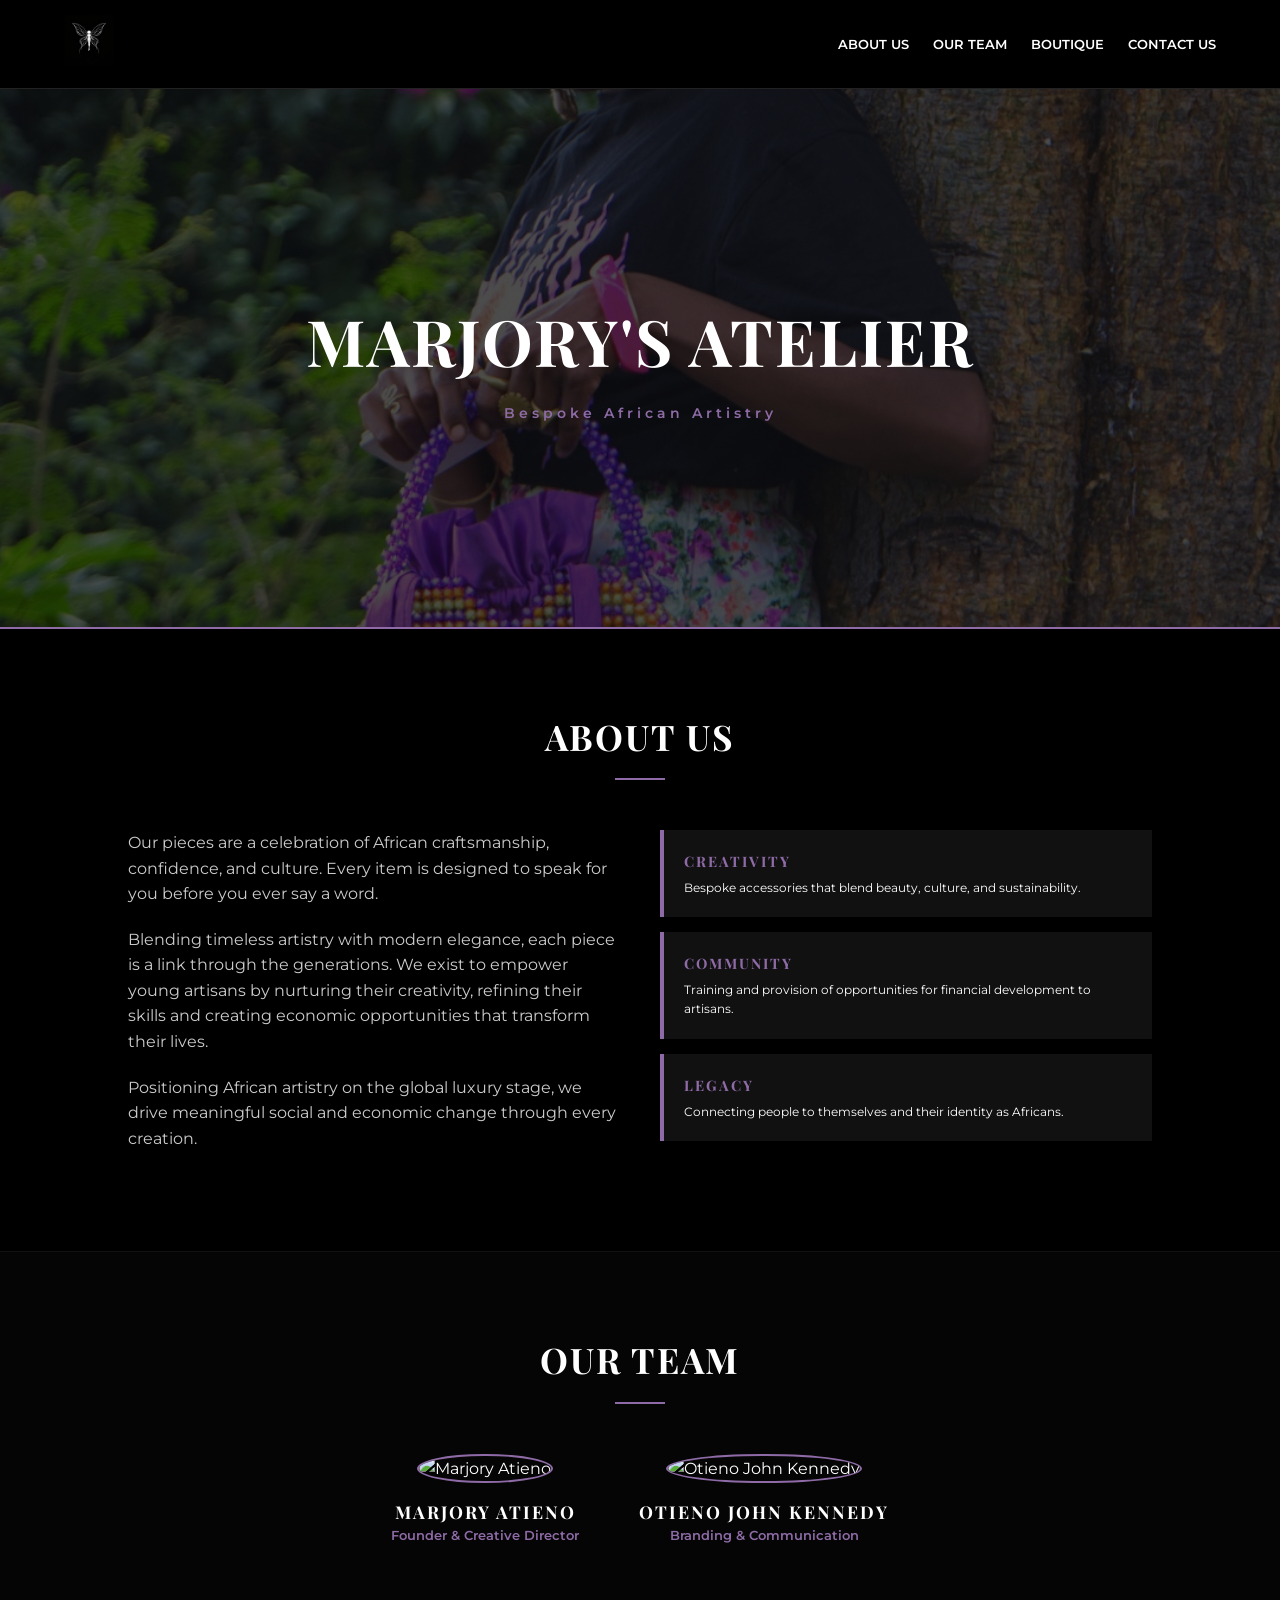
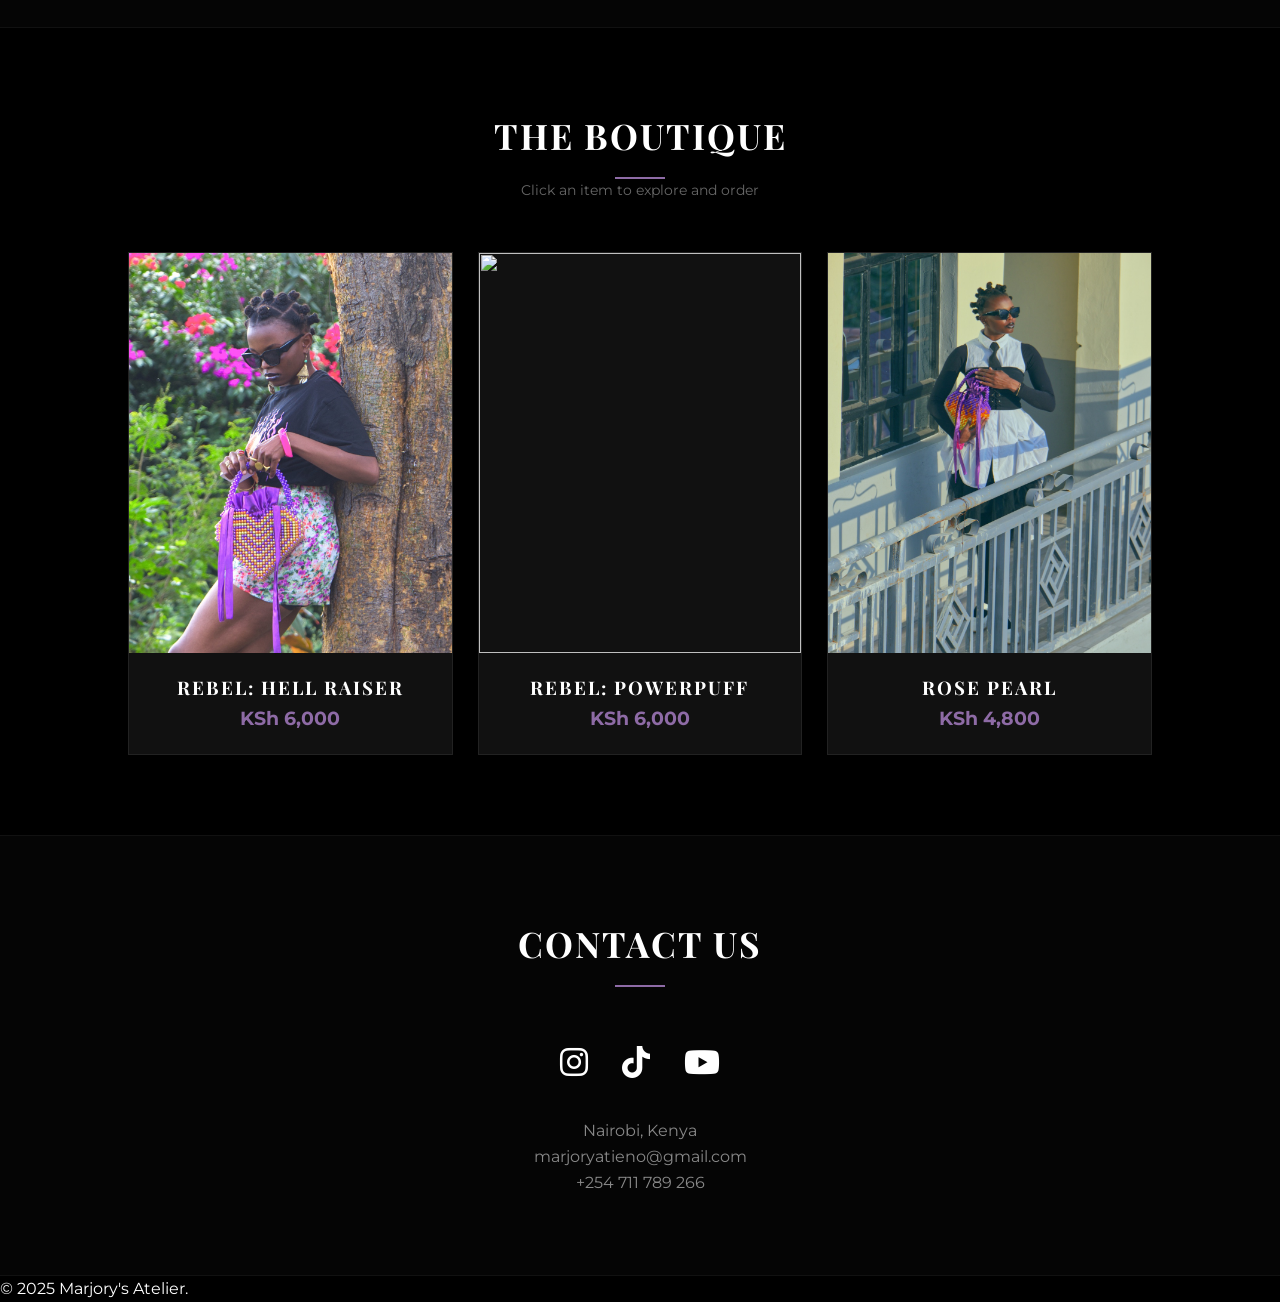
==== commit 1dadf286: "Add files via upload" ====
--- a/index.html
+++ b/index.html
@@ -34,32 +34,39 @@
 
         /* Hero */
         .hero {
-            height: 70vh; display: flex; flex-direction: column; justify-content: center; align-items: center;
+            height: 60vh; display: flex; flex-direction: column; justify-content: center; align-items: center;
             text-align: center; background: linear-gradient(rgba(0,0,0,0.7), rgba(0,0,0,0.7)), url('img1.jpg') center/cover;
             padding: 0 20px; border-bottom: 2px solid var(--brand-purple);
         }
         .hero h1 { font-size: clamp(2rem, 6vw, 4rem); margin-bottom: 10px; }
         .hero p { color: var(--brand-purple); font-weight: 600; letter-spacing: 4px; font-size: 0.9rem; }
 
-        /* Section Styling */
+        /* Sections */
         section { padding: 80px 10%; border-bottom: 1px solid #111; clear: both; }
         .section-title { text-align: center; margin-bottom: 50px; }
         .section-title h2 { font-size: 2.2rem; position: relative; display: inline-block; padding-bottom: 15px; }
         .section-title h2::after { content: ''; width: 50px; height: 2px; background: var(--brand-purple); position: absolute; bottom: 0; left: 50%; transform: translateX(-50%); }
 
-        /* About Us (The Story) */
+        /* About Us */
         .about-grid { display: grid; grid-template-columns: 1fr 1fr; gap: 40px; align-items: start; }
         .about-text p { margin-bottom: 20px; color: #ccc; }
         .pillar { background: var(--soft-gray); padding: 20px; margin-bottom: 15px; border-left: 4px solid var(--brand-purple); }
         .pillar h3 { font-size: 0.9rem; color: var(--brand-purple); margin-bottom: 5px; }
 
-        /* Our Team */
-        .team-grid { display: grid; grid-template-columns: repeat(auto-fit, minmax(200px, 1fr)); gap: 30px; text-align: center; }
-        .team-member img { width: 180px; height: 180px; border-radius: 50%; object-fit: cover; margin-bottom: 15px; border: 2px solid var(--brand-purple); background: #222; }
+        /* Our Team (Updated to 2 members) */
+        .team-grid { 
+            display: flex; 
+            justify-content: center; 
+            flex-wrap: wrap; 
+            gap: 60px; 
+            text-align: center; 
+        }
+        .team-member { max-width: 250px; }
+        .team-member img { width: 220px; height: 220px; border-radius: 50%; object-fit: cover; margin-bottom: 15px; border: 2px solid var(--brand-purple); }
         .team-member h3 { font-size: 1.1rem; }
         .team-member span { color: var(--brand-purple); font-size: 0.8rem; font-weight: 600; display: block; }
 
-        /* Boutique / Catalogue */
+        /* Boutique Grid */
         .boutique-grid { display: grid; grid-template-columns: repeat(auto-fit, minmax(300px, 1fr)); gap: 25px; }
         .product-card { background: var(--soft-gray); cursor: pointer; transition: 0.3s; border: 1px solid #222; overflow: hidden; }
         .product-card:hover { border-color: var(--brand-purple); transform: translateY(-5px); }
@@ -74,9 +81,8 @@
         }
         .modal-content { width: 95%; max-width: 500px; text-align: center; position: relative; padding: 20px; }
         
-        /* Carousel Styling */
         .carousel-viewport { position: relative; width: 100%; height: 450px; margin-bottom: 20px; background: #000; display: flex; align-items: center; overflow: hidden; }
-        .carousel-img { width: 100%; height: 100%; object-fit: contain; display: none; animation: fadeIn 0.5s; }
+        .carousel-img { width: 100%; height: 100%; object-fit: contain; display: none; }
         .carousel-img.active { display: block; }
         
         .nav-btn {
@@ -99,7 +105,6 @@
         .socials { margin-bottom: 30px; text-align: center; }
         .socials a { font-size: 2rem; margin: 0 15px; color: white; }
 
-        @keyframes fadeIn { from { opacity: 0; } to { opacity: 1; } }
         @media (max-width: 800px) { .about-grid { grid-template-columns: 1fr; } }
     </style>
 </head>
@@ -117,7 +122,7 @@
 
     <header class="hero">
         <h1>MARJORY'S ATELIER</h1>
-        <p>HEIRLOOMS OF MEANING</p>
+        <p>Bespoke African Artistry</p>
     </header>
 
     <!-- ABOUT US -->
@@ -126,8 +131,8 @@
         <div class="about-grid">
             <div class="about-text">
                 <p>Our pieces are a celebration of African craftsmanship, confidence, and culture. Every item is designed to speak for you before you ever say a word.</p>
-                <p>Blending timeless artistry with modern elegance, each piece is a link through the generations. A hommage to cultural heritage and a visionary glance into the future.</p>
-                <p>We exist to empower young artisans by nurturing their creativity, refining their skills and creating economic opportunities that transform their lives.</p>
+                <p>Blending timeless artistry with modern elegance, each piece is a link through the generations. We exist to empower young artisans by nurturing their creativity, refining their skills and creating economic opportunities that transform their lives.</p>
+                <p>Positioning African artistry on the global luxury stage, we drive meaningful social and economic change through every creation.</p>
             </div>
             <div class="pillars">
                 <div class="pillar"><h3>CREATIVITY</h3><p style="font-size: 0.75rem;">Bespoke accessories that blend beauty, culture, and sustainability.</p></div>
@@ -137,7 +142,7 @@
         </div>
     </section>
 
-    <!-- OUR TEAM -->
+    <!-- OUR TEAM (Exact File Names) -->
     <section id="team" style="background: #050505;">
         <div class="section-title"><h2>Our Team</h2></div>
         <div class="team-grid">
@@ -149,16 +154,12 @@
                 <img src="kennedy.jpg" alt="Otieno John Kennedy">
                 <h3>Otieno John Kennedy</h3><span>Branding & Communication</span>
             </div>
-            <div class="team-member">
-                <img src="kedrine.jpg" alt="Kedrine Obai">
-                <h3>Kedrine Obai</h3><span>Apprentice</span>
-            </div>
         </div>
     </section>
 
     <!-- BOUTIQUE -->
     <section id="boutique">
-        <div class="section-title"><h2>Boutique</h2><p style="color:#666; font-size: 0.9rem;">Click an item to view the collection</p></div>
+        <div class="section-title"><h2>The Boutique</h2><p style="color:#666; font-size: 0.9rem;">Click an item to explore and order</p></div>
         <div id="product-list" class="boutique-grid"></div>
     </section>
 
@@ -177,7 +178,7 @@
         </div>
     </section>
 
-    <!-- INTERACTIVE CAROUSEL POPUP -->
+    <!-- POPUP MODAL -->
     <div id="modal-overlay" onclick="handleOutsideClick(event)">
         <div class="modal-content" onclick="event.stopPropagation()">
             <div class="carousel-viewport">
@@ -191,19 +192,18 @@
             <p id="modal-price" class="price" style="margin: 10px 0;"></p>
             
             <a href="#" id="wa-link" target="_blank" class="btn-wa">
-                <i class="fab fa-whatsapp"></i> INQUIRE VIA WHATSAPP
+                <i class="fab fa-whatsapp"></i> INQUIRE TO ORDER
             </a>
             
-            <div class="btn-close" onclick="closeModal()">Close & Back to Collection</div>
+            <div class="btn-close" onclick="closeModal()">Back to Collection</div>
         </div>
     </div>
 
-    <footer>&copy; 2025 Marjory's Atelier. African Artistry on the Global Stage.</footer>
+    <footer>&copy; 2025 Marjory's Atelier.</footer>
 
     <script>
         const WHATSAPP = "254711789266";
         
-        // MAPPING YOUR 9 PHOTOS INTO 3 PRODUCTS
         const ITEMS = [
             { name: "REBEL: Hell Raiser", price: "6,000", images: ["img1.jpg", "img2.jpg", "img3.jpg"] },
             { name: "REBEL: Powerpuff", price: "6,000", images: ["img4.jpg", "img5.jpg", "img7.jpg"] },
@@ -230,23 +230,20 @@
         function openModal(idx) {
             activeProduct = ITEMS[idx];
             slideIndex = 0;
-            
             document.getElementById('modal-title').innerText = activeProduct.name;
             document.getElementById('modal-price').innerText = `KSh ${activeProduct.price}`;
-            
             document.getElementById('slide1').src = activeProduct.images[0];
             document.getElementById('slide2').src = activeProduct.images[1];
             document.getElementById('slide3').src = activeProduct.images[2];
-            
             updateWhatsApp();
             document.getElementById('modal-overlay').style.display = 'flex';
-            document.body.style.overflow = 'hidden'; // Stop background scrolling
+            document.body.style.overflow = 'hidden';
             showSlide(0);
         }
 
         function closeModal() {
             document.getElementById('modal-overlay').style.display = 'none';
-            document.body.style.overflow = 'auto'; // Enable scrolling
+            document.body.style.overflow = 'auto';
         }
 
         function handleOutsideClick(e) {
@@ -266,12 +263,10 @@
         }
 
         function updateWhatsApp() {
-            // Build the message. WhatsApp will show a preview link of the image.
             const imgPath = window.location.href.split('index.html')[0] + activeProduct.images[slideIndex];
             const msg = `Hello Marjory's Atelier! I'm interested in the ${activeProduct.name}. 
-Product Image: ${imgPath}
+Ref: ${imgPath}
 Price: KSh ${activeProduct.price}`;
-            
             document.getElementById('wa-link').href = `https://wa.me/${WHATSAPP}?text=${encodeURIComponent(msg)}`;
         }
 
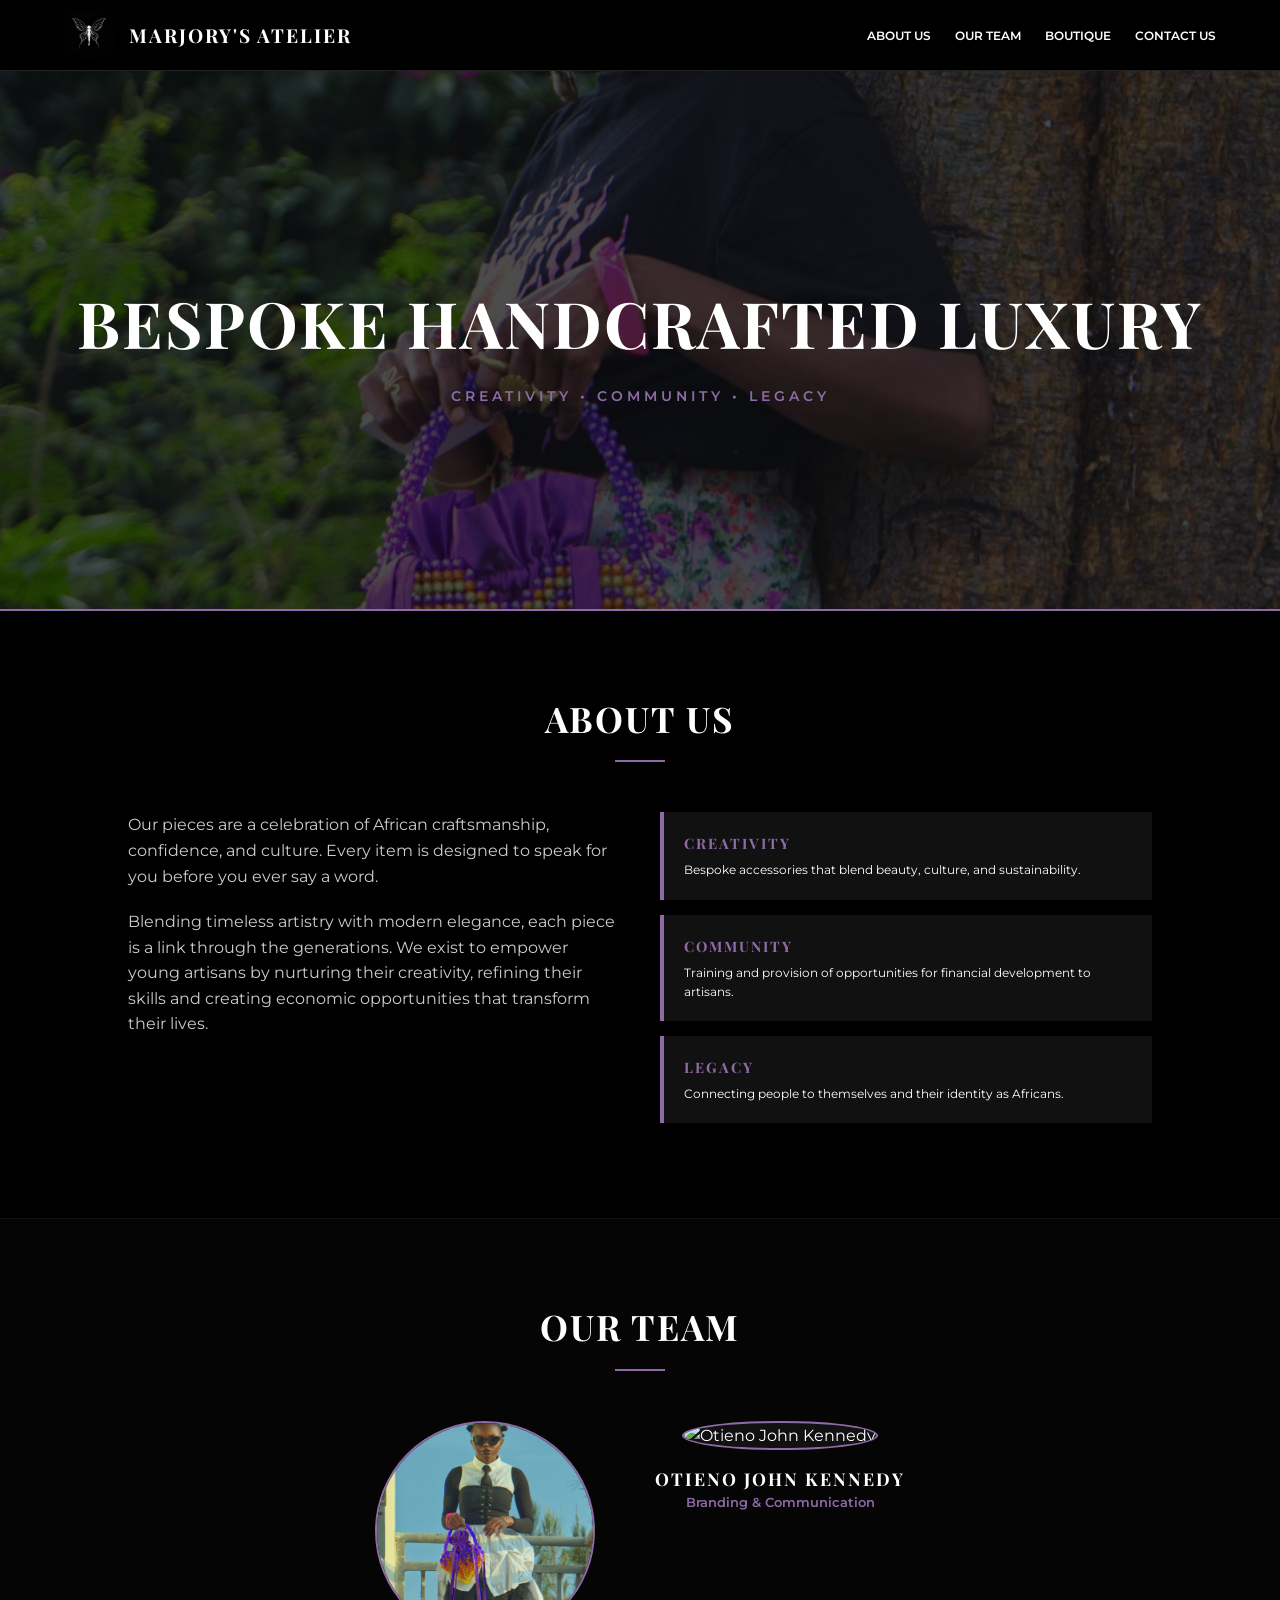
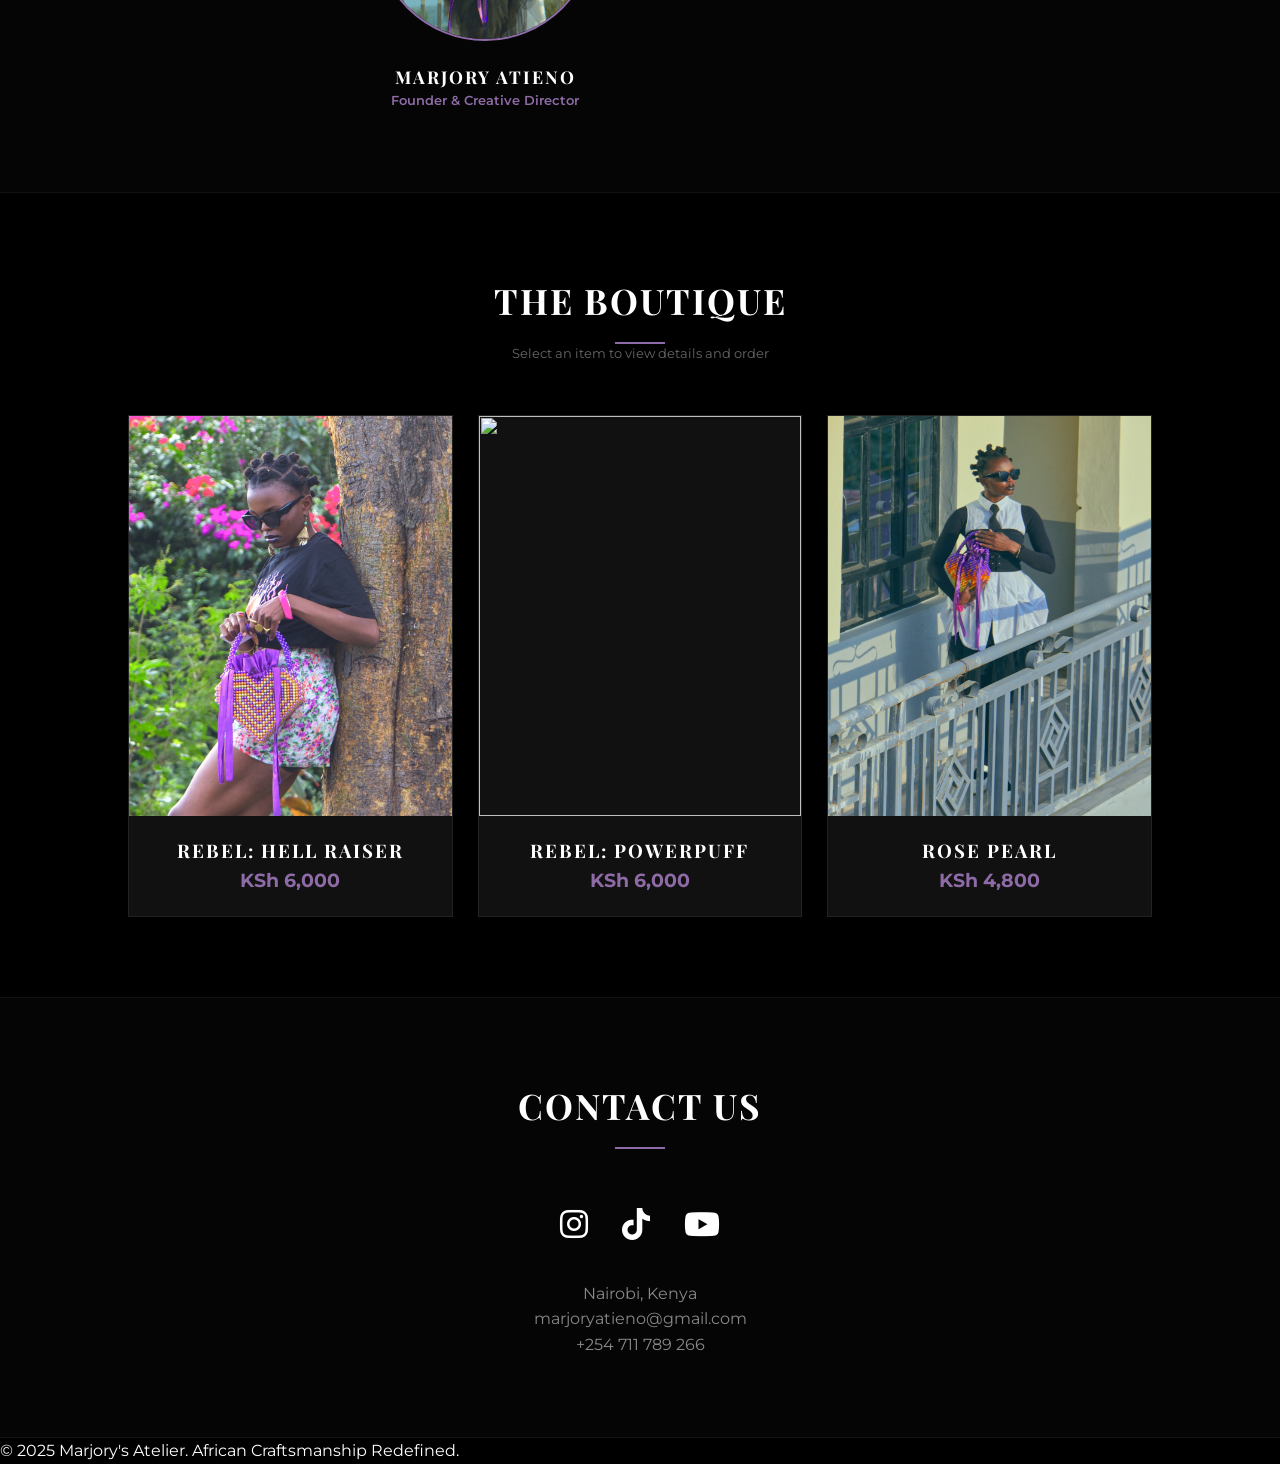
==== commit 6e680f69: "Add files via upload" ====
--- a/index.html
+++ b/index.html
@@ -25,11 +25,14 @@
         /* Navigation */
         nav {
             display: flex; justify-content: space-between; align-items: center;
-            padding: 15px 5%; background: rgba(0,0,0,0.95);
+            padding: 10px 5%; background: rgba(0,0,0,0.95);
             position: sticky; top: 0; z-index: 100; border-bottom: 1px solid #222;
         }
-        .logo img { height: 50px; }
-        .nav-links a { color: white; text-decoration: none; margin-left: 20px; font-size: 0.8rem; font-weight: 600; text-transform: uppercase; }
+        .logo-block { display: flex; align-items: center; gap: 15px; text-decoration: none; color: white; }
+        .logo-block img { height: 50px; width: auto; }
+        .logo-block span { font-family: 'Playfair Display', serif; font-size: 1.2rem; letter-spacing: 2px; font-weight: bold; }
+        
+        .nav-links a { color: white; text-decoration: none; margin-left: 20px; font-size: 0.75rem; font-weight: 600; text-transform: uppercase; }
         .nav-links a:hover { color: var(--brand-purple); }
 
         /* Hero */
@@ -41,7 +44,7 @@
         .hero h1 { font-size: clamp(2rem, 6vw, 4rem); margin-bottom: 10px; }
         .hero p { color: var(--brand-purple); font-weight: 600; letter-spacing: 4px; font-size: 0.9rem; }
 
-        /* Sections */
+        /* Section Styling */
         section { padding: 80px 10%; border-bottom: 1px solid #111; clear: both; }
         .section-title { text-align: center; margin-bottom: 50px; }
         .section-title h2 { font-size: 2.2rem; position: relative; display: inline-block; padding-bottom: 15px; }
@@ -53,20 +56,14 @@
         .pillar { background: var(--soft-gray); padding: 20px; margin-bottom: 15px; border-left: 4px solid var(--brand-purple); }
         .pillar h3 { font-size: 0.9rem; color: var(--brand-purple); margin-bottom: 5px; }
 
-        /* Our Team (Updated to 2 members) */
-        .team-grid { 
-            display: flex; 
-            justify-content: center; 
-            flex-wrap: wrap; 
-            gap: 60px; 
-            text-align: center; 
-        }
+        /* Our Team (Using 5.png and Jk.jpeg) */
+        .team-grid { display: flex; justify-content: center; flex-wrap: wrap; gap: 60px; text-align: center; }
         .team-member { max-width: 250px; }
-        .team-member img { width: 220px; height: 220px; border-radius: 50%; object-fit: cover; margin-bottom: 15px; border: 2px solid var(--brand-purple); }
+        .team-member img { width: 220px; height: 220px; border-radius: 50%; object-fit: cover; margin-bottom: 15px; border: 2px solid var(--brand-purple); background: #111; }
         .team-member h3 { font-size: 1.1rem; }
         .team-member span { color: var(--brand-purple); font-size: 0.8rem; font-weight: 600; display: block; }
 
-        /* Boutique Grid */
+        /* Boutique / Catalogue */
         .boutique-grid { display: grid; grid-template-columns: repeat(auto-fit, minmax(300px, 1fr)); gap: 25px; }
         .product-card { background: var(--soft-gray); cursor: pointer; transition: 0.3s; border: 1px solid #222; overflow: hidden; }
         .product-card:hover { border-color: var(--brand-purple); transform: translateY(-5px); }
@@ -74,44 +71,38 @@
         .product-info { padding: 20px; text-align: center; }
         .price { color: var(--brand-purple); font-weight: bold; font-size: 1.2rem; }
 
-        /* MODAL OVERLAY */
+        /* MODAL POPUP */
         #modal-overlay {
             position: fixed; top: 0; left: 0; width: 100%; height: 100%;
             background: rgba(0,0,0,0.98); display: none; justify-content: center; align-items: center; z-index: 2000;
         }
         .modal-content { width: 95%; max-width: 500px; text-align: center; position: relative; padding: 20px; }
-        
         .carousel-viewport { position: relative; width: 100%; height: 450px; margin-bottom: 20px; background: #000; display: flex; align-items: center; overflow: hidden; }
         .carousel-img { width: 100%; height: 100%; object-fit: contain; display: none; }
         .carousel-img.active { display: block; }
-        
-        .nav-btn {
-            position: absolute; top: 50%; transform: translateY(-50%);
-            background: rgba(0, 0, 0, 0.6); color: white; border: none; padding: 15px; cursor: pointer; z-index: 10;
-        }
-        .nav-btn:hover { background: var(--brand-purple); }
+        .nav-btn { position: absolute; top: 50%; transform: translateY(-50%); background: rgba(0, 0, 0, 0.6); color: white; border: none; padding: 15px; cursor: pointer; z-index: 10; }
         .prev { left: 0; } .next { right: 0; }
-
-        .btn-wa {
-            background: var(--wa-green); color: white; padding: 15px;
-            display: block; text-decoration: none; font-weight: bold; border-radius: 4px; margin-top: 10px;
-        }
-        .btn-close {
-            background: transparent; color: #888; padding: 10px; display: inline-block;
-            text-decoration: underline; margin-top: 15px; cursor: pointer; font-size: 0.8rem;
-        }
+        .btn-wa { background: var(--wa-green); color: white; padding: 15px; display: block; text-decoration: none; font-weight: bold; border-radius: 4px; margin-top: 10px; }
+        .btn-close { background: transparent; color: #888; padding: 10px; display: inline-block; text-decoration: underline; margin-top: 15px; cursor: pointer; font-size: 0.8rem; }
 
         /* Contact Us */
         .socials { margin-bottom: 30px; text-align: center; }
         .socials a { font-size: 2rem; margin: 0 15px; color: white; }
 
-        @media (max-width: 800px) { .about-grid { grid-template-columns: 1fr; } }
+        @media (max-width: 800px) { 
+            .about-grid { grid-template-columns: 1fr; } 
+            .logo-block span { font-size: 1rem; }
+            .nav-links { display: none; } /* Simplified for mobile */
+        }
     </style>
 </head>
 <body>
 
     <nav>
-        <div class="logo"><img src="logo.png" alt="Marjory's Atelier"></div>
+        <a href="#home" class="logo-block">
+            <img src="logo.png" alt="Logo">
+            <span>MARJORY'S ATELIER</span>
+        </a>
         <div class="nav-links">
             <a href="#about">About Us</a>
             <a href="#team">Our Team</a>
@@ -120,9 +111,9 @@
         </div>
     </nav>
 
-    <header class="hero">
-        <h1>MARJORY'S ATELIER</h1>
-        <p>Bespoke African Artistry</p>
+    <header class="hero" id="home">
+        <h1>Bespoke Handcrafted Luxury</h1>
+        <p>CREATIVITY • COMMUNITY • LEGACY</p>
     </header>
 
     <!-- ABOUT US -->
@@ -132,7 +123,6 @@
             <div class="about-text">
                 <p>Our pieces are a celebration of African craftsmanship, confidence, and culture. Every item is designed to speak for you before you ever say a word.</p>
                 <p>Blending timeless artistry with modern elegance, each piece is a link through the generations. We exist to empower young artisans by nurturing their creativity, refining their skills and creating economic opportunities that transform their lives.</p>
-                <p>Positioning African artistry on the global luxury stage, we drive meaningful social and economic change through every creation.</p>
             </div>
             <div class="pillars">
                 <div class="pillar"><h3>CREATIVITY</h3><p style="font-size: 0.75rem;">Bespoke accessories that blend beauty, culture, and sustainability.</p></div>
@@ -142,16 +132,16 @@
         </div>
     </section>
 
-    <!-- OUR TEAM (Exact File Names) -->
+    <!-- OUR TEAM -->
     <section id="team" style="background: #050505;">
         <div class="section-title"><h2>Our Team</h2></div>
         <div class="team-grid">
             <div class="team-member">
-                <img src="marjory.jpg" alt="Marjory Atieno">
+                <img src="5.png" alt="Marjory Atieno">
                 <h3>Marjory Atieno</h3><span>Founder & Creative Director</span>
             </div>
             <div class="team-member">
-                <img src="kennedy.jpg" alt="Otieno John Kennedy">
+                <img src="Jk.jpeg" alt="Otieno John Kennedy">
                 <h3>Otieno John Kennedy</h3><span>Branding & Communication</span>
             </div>
         </div>
@@ -159,7 +149,7 @@
 
     <!-- BOUTIQUE -->
     <section id="boutique">
-        <div class="section-title"><h2>The Boutique</h2><p style="color:#666; font-size: 0.9rem;">Click an item to explore and order</p></div>
+        <div class="section-title"><h2>The Boutique</h2><p style="color:#666; font-size: 0.8rem;">Select an item to view details and order</p></div>
         <div id="product-list" class="boutique-grid"></div>
     </section>
 
@@ -178,7 +168,7 @@
         </div>
     </section>
 
-    <!-- POPUP MODAL -->
+    <!-- MODAL -->
     <div id="modal-overlay" onclick="handleOutsideClick(event)">
         <div class="modal-content" onclick="event.stopPropagation()">
             <div class="carousel-viewport">
@@ -190,16 +180,12 @@
             </div>
             <h3 id="modal-title"></h3>
             <p id="modal-price" class="price" style="margin: 10px 0;"></p>
-            
-            <a href="#" id="wa-link" target="_blank" class="btn-wa">
-                <i class="fab fa-whatsapp"></i> INQUIRE TO ORDER
-            </a>
-            
-            <div class="btn-close" onclick="closeModal()">Back to Collection</div>
+            <a href="#" id="wa-link" target="_blank" class="btn-wa"><i class="fab fa-whatsapp"></i> INQUIRE TO ORDER</a>
+            <div class="btn-close" onclick="closeModal()">Return to Boutique</div>
         </div>
     </div>
 
-    <footer>&copy; 2025 Marjory's Atelier.</footer>
+    <footer>&copy; 2025 Marjory's Atelier. African Craftsmanship Redefined.</footer>
 
     <script>
         const WHATSAPP = "254711789266";
@@ -263,9 +249,10 @@
         }
 
         function updateWhatsApp() {
+            // Generates a link to the photo so Marjory can see the specific variant
             const imgPath = window.location.href.split('index.html')[0] + activeProduct.images[slideIndex];
             const msg = `Hello Marjory's Atelier! I'm interested in the ${activeProduct.name}. 
-Ref: ${imgPath}
+Ref Image: ${imgPath}
 Price: KSh ${activeProduct.price}`;
             document.getElementById('wa-link').href = `https://wa.me/${WHATSAPP}?text=${encodeURIComponent(msg)}`;
         }
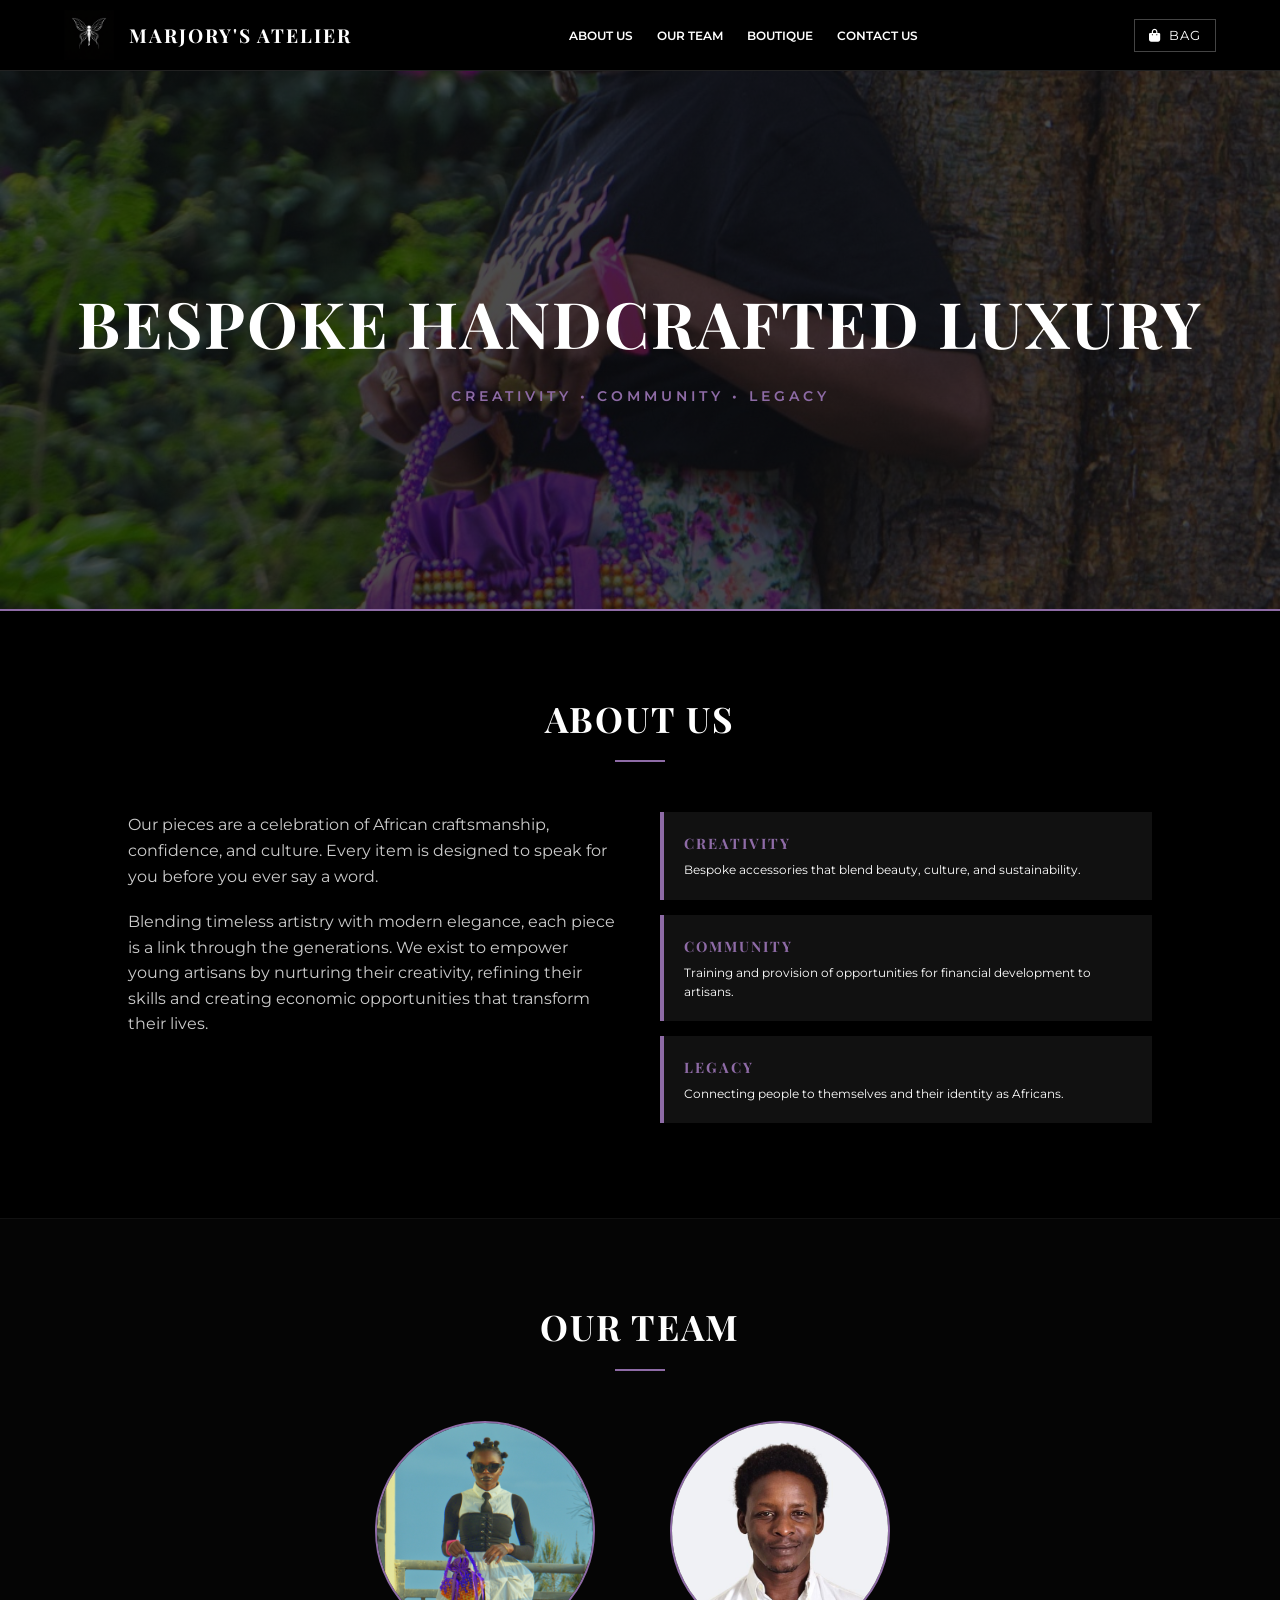
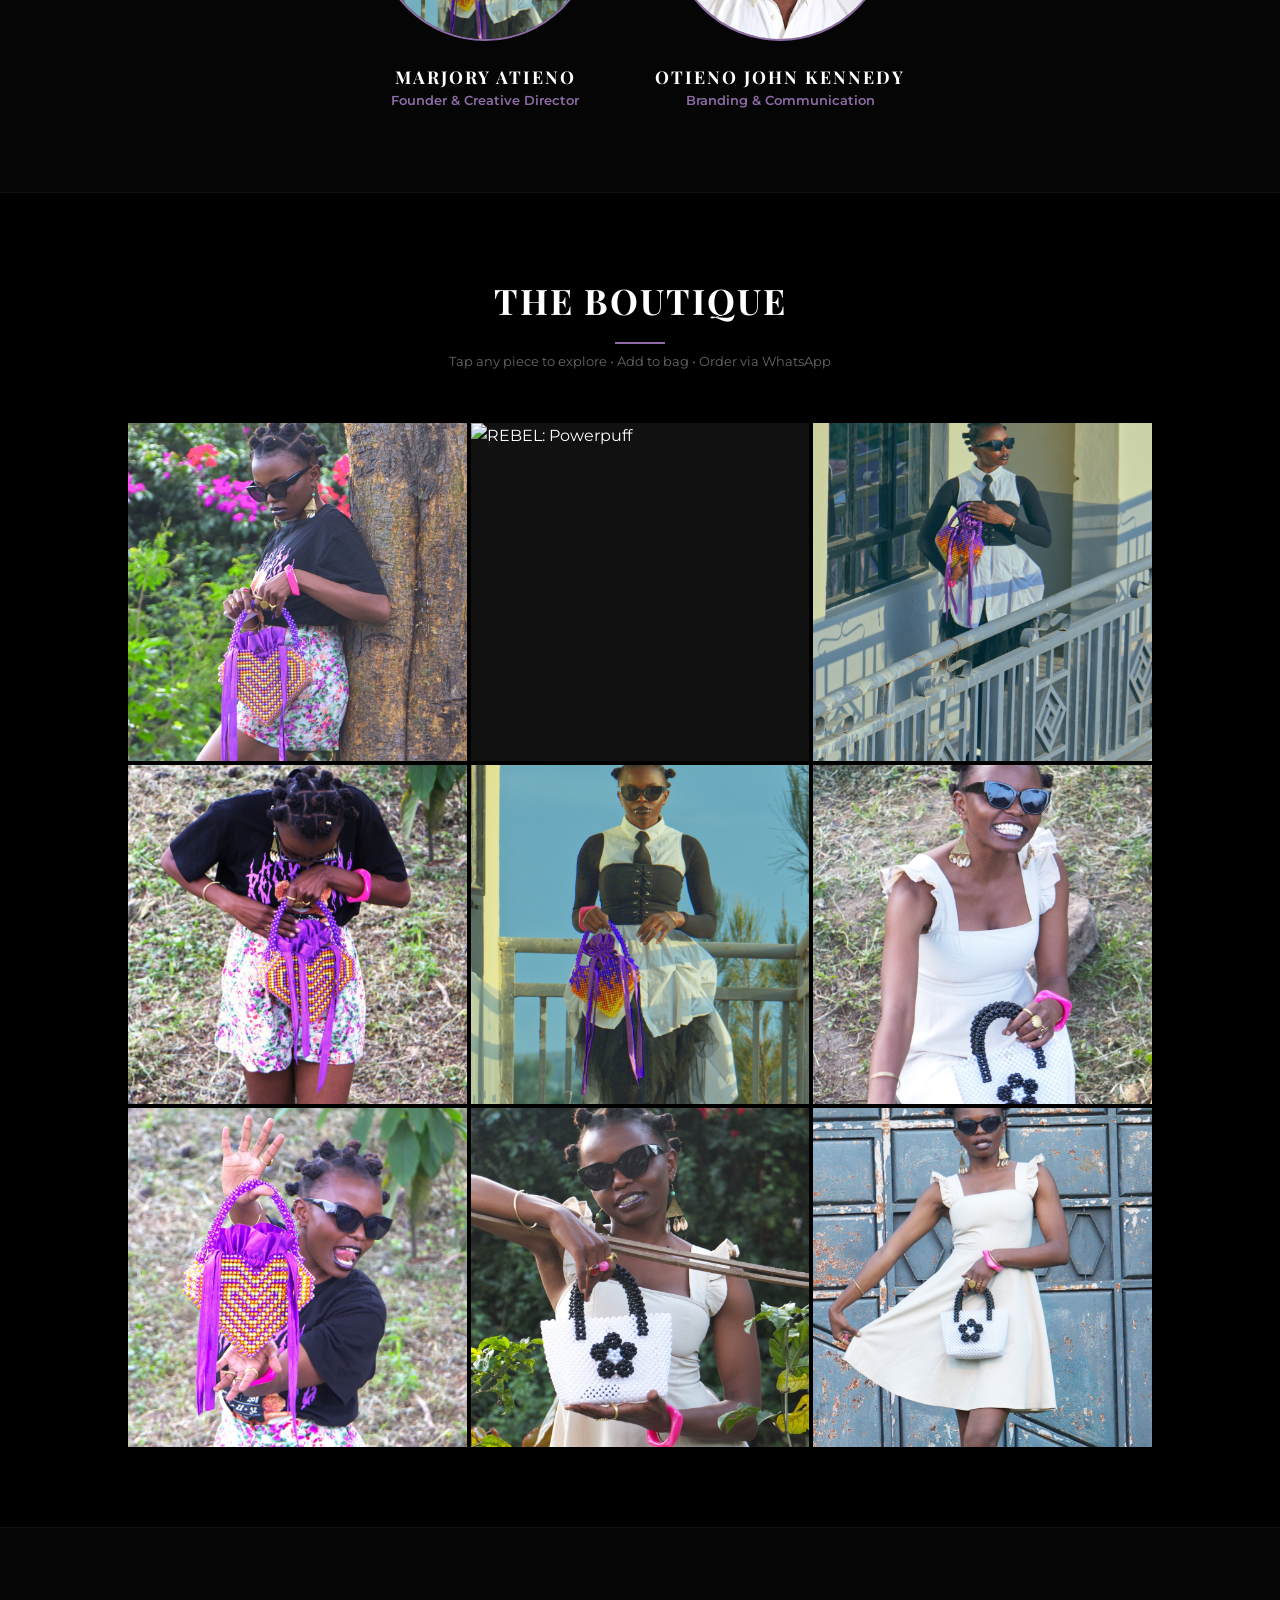
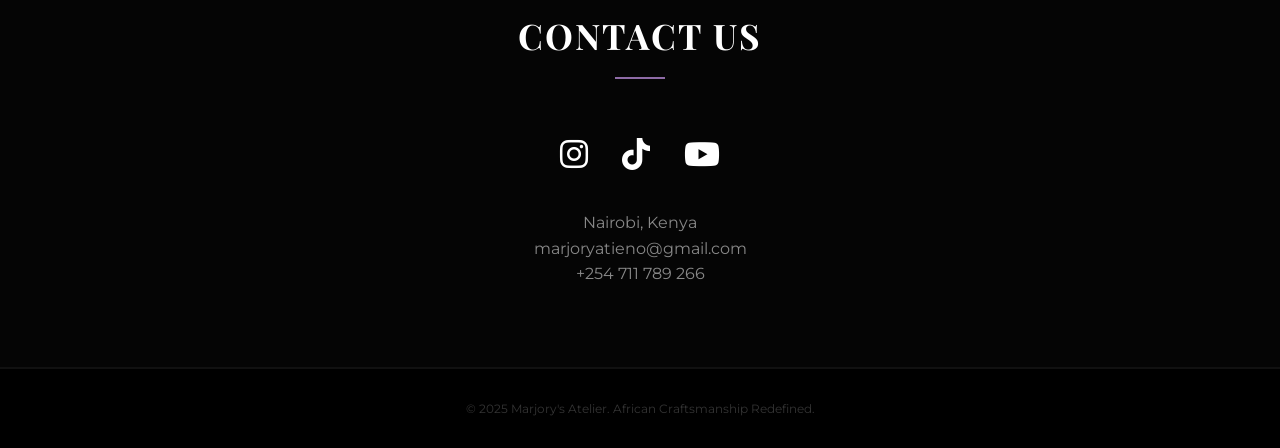
==== commit 513e0e83: "Add files via upload" ====
--- a/index.html
+++ b/index.html
@@ -4,11 +4,8 @@
     <meta charset="UTF-8">
     <meta name="viewport" content="width=device-width, initial-scale=1.0">
     <title>Marjory's Atelier | Bespoke African Artistry</title>
-    
-    <!-- Fonts & Icons -->
     <link href="https://fonts.googleapis.com/css2?family=Playfair+Display:wght@700&family=Montserrat:wght@300;400;600&display=swap" rel="stylesheet">
     <link rel="stylesheet" href="https://cdnjs.cloudflare.com/ajax/libs/font-awesome/6.0.0/css/all.min.css">
-    
     <style>
         :root {
             --brand-purple: #8e6ba6;
@@ -22,7 +19,7 @@
         body { font-family: 'Montserrat', sans-serif; background: var(--brand-black); color: var(--brand-white); line-height: 1.6; }
         h1, h2, h3 { font-family: 'Playfair Display', serif; text-transform: uppercase; letter-spacing: 2px; }
 
-        /* Navigation */
+        /* ── NAV ── */
         nav {
             display: flex; justify-content: space-between; align-items: center;
             padding: 10px 5%; background: rgba(0,0,0,0.95);
@@ -31,11 +28,26 @@
         .logo-block { display: flex; align-items: center; gap: 15px; text-decoration: none; color: white; }
         .logo-block img { height: 50px; width: auto; }
         .logo-block span { font-family: 'Playfair Display', serif; font-size: 1.2rem; letter-spacing: 2px; font-weight: bold; }
-        
         .nav-links a { color: white; text-decoration: none; margin-left: 20px; font-size: 0.75rem; font-weight: 600; text-transform: uppercase; }
         .nav-links a:hover { color: var(--brand-purple); }
 
-        /* Hero */
+        /* ── CART ICON in NAV ── */
+        .cart-nav-btn {
+            position: relative; background: transparent; border: 1px solid #444;
+            color: white; padding: 8px 14px; cursor: pointer; font-size: 0.8rem;
+            font-family: 'Montserrat', sans-serif; text-transform: uppercase; letter-spacing: 1px;
+            margin-left: 20px; transition: border-color 0.3s;
+        }
+        .cart-nav-btn:hover { border-color: var(--brand-purple); }
+        .cart-count {
+            position: absolute; top: -8px; right: -8px;
+            background: var(--brand-purple); color: white;
+            border-radius: 50%; width: 18px; height: 18px;
+            font-size: 0.65rem; display: flex; align-items: center; justify-content: center;
+            font-weight: bold;
+        }
+
+        /* ── HERO ── */
         .hero {
             height: 60vh; display: flex; flex-direction: column; justify-content: center; align-items: center;
             text-align: center; background: linear-gradient(rgba(0,0,0,0.7), rgba(0,0,0,0.7)), url('img1.jpg') center/cover;
@@ -44,55 +56,249 @@
         .hero h1 { font-size: clamp(2rem, 6vw, 4rem); margin-bottom: 10px; }
         .hero p { color: var(--brand-purple); font-weight: 600; letter-spacing: 4px; font-size: 0.9rem; }
 
-        /* Section Styling */
+        /* ── SECTIONS ── */
         section { padding: 80px 10%; border-bottom: 1px solid #111; clear: both; }
         .section-title { text-align: center; margin-bottom: 50px; }
         .section-title h2 { font-size: 2.2rem; position: relative; display: inline-block; padding-bottom: 15px; }
         .section-title h2::after { content: ''; width: 50px; height: 2px; background: var(--brand-purple); position: absolute; bottom: 0; left: 50%; transform: translateX(-50%); }
 
-        /* About Us */
+        /* ── ABOUT ── */
         .about-grid { display: grid; grid-template-columns: 1fr 1fr; gap: 40px; align-items: start; }
         .about-text p { margin-bottom: 20px; color: #ccc; }
         .pillar { background: var(--soft-gray); padding: 20px; margin-bottom: 15px; border-left: 4px solid var(--brand-purple); }
         .pillar h3 { font-size: 0.9rem; color: var(--brand-purple); margin-bottom: 5px; }
 
-        /* Our Team (Using 5.png and Jk.jpeg) */
+        /* ── TEAM ── */
         .team-grid { display: flex; justify-content: center; flex-wrap: wrap; gap: 60px; text-align: center; }
         .team-member { max-width: 250px; }
-        .team-member img { width: 220px; height: 220px; border-radius: 50%; object-fit: cover; margin-bottom: 15px; border: 2px solid var(--brand-purple); background: #111; }
+        .team-member img { width: 220px; height: 220px; border-radius: 50%; object-fit: cover; object-position: top center; margin-bottom: 15px; border: 2px solid var(--brand-purple); background: #111; }
         .team-member h3 { font-size: 1.1rem; }
         .team-member span { color: var(--brand-purple); font-size: 0.8rem; font-weight: 600; display: block; }
 
-        /* Boutique / Catalogue */
-        .boutique-grid { display: grid; grid-template-columns: repeat(auto-fit, minmax(300px, 1fr)); gap: 25px; }
-        .product-card { background: var(--soft-gray); cursor: pointer; transition: 0.3s; border: 1px solid #222; overflow: hidden; }
-        .product-card:hover { border-color: var(--brand-purple); transform: translateY(-5px); }
-        .hero-img { width: 100%; height: 400px; object-fit: cover; display: block; }
-        .product-info { padding: 20px; text-align: center; }
-        .price { color: var(--brand-purple); font-weight: bold; font-size: 1.2rem; }
-
-        /* MODAL POPUP */
+        /* ── BOUTIQUE: 9-UP SOCIAL GRID ── */
+        .boutique-grid {
+            display: grid;
+            grid-template-columns: repeat(3, 1fr);
+            gap: 4px;
+        }
+        .product-card {
+            position: relative;
+            aspect-ratio: 1 / 1;
+            overflow: hidden;
+            cursor: pointer;
+            background: #111;
+        }
+        .product-card img {
+            width: 100%; height: 100%;
+            object-fit: cover; object-position: center;
+            display: block;
+            transition: transform 0.4s ease;
+        }
+        .product-card:hover img { transform: scale(1.06); }
+
+        /* Hover overlay */
+        .product-card .card-overlay {
+            position: absolute; inset: 0;
+            background: rgba(0,0,0,0.55);
+            display: flex; flex-direction: column;
+            justify-content: flex-end;
+            padding: 12px;
+            opacity: 0;
+            transition: opacity 0.3s;
+        }
+        .product-card:hover .card-overlay { opacity: 1; }
+        .card-overlay h3 { font-size: 0.75rem; color: #fff; margin-bottom: 4px; }
+        .card-overlay .price { color: var(--brand-purple); font-size: 0.7rem; font-weight: 700; }
+
+        /* ADD TO CART button on overlay */
+        .card-overlay .btn-add {
+            margin-top: 8px;
+            background: var(--brand-purple);
+            color: white;
+            border: none;
+            padding: 6px 10px;
+            font-family: 'Montserrat', sans-serif;
+            font-size: 0.65rem;
+            font-weight: 600;
+            text-transform: uppercase;
+            letter-spacing: 1px;
+            cursor: pointer;
+            width: 100%;
+        }
+        .card-overlay .btn-add:hover { background: #7a5a92; }
+
+        /* ── CART DRAWER ── */
+        #cart-drawer {
+            position: fixed; top: 0; right: -420px;
+            width: 100%; max-width: 420px; height: 100%;
+            background: #0d0d0d;
+            border-left: 1px solid #2a2a2a;
+            z-index: 3000;
+            transition: right 0.35s ease;
+            display: flex; flex-direction: column;
+        }
+        #cart-drawer.open { right: 0; }
+
+        .cart-header {
+            display: flex; justify-content: space-between; align-items: center;
+            padding: 20px 24px;
+            border-bottom: 1px solid #222;
+        }
+        .cart-header h2 { font-size: 1rem; letter-spacing: 2px; }
+        .cart-header button {
+            background: transparent; border: none; color: #888;
+            font-size: 1.4rem; cursor: pointer;
+        }
+        .cart-header button:hover { color: white; }
+
+        #cart-items {
+            flex: 1; overflow-y: auto;
+            padding: 16px 24px;
+        }
+        #cart-items::-webkit-scrollbar { width: 4px; }
+        #cart-items::-webkit-scrollbar-track { background: #111; }
+        #cart-items::-webkit-scrollbar-thumb { background: #333; }
+
+        .cart-empty {
+            text-align: center; color: #555;
+            padding: 60px 0; font-size: 0.85rem;
+        }
+
+        .cart-line {
+            display: flex; align-items: center; gap: 14px;
+            padding: 14px 0;
+            border-bottom: 1px solid #1c1c1c;
+        }
+        .cart-line img {
+            width: 60px; height: 60px;
+            object-fit: cover; flex-shrink: 0;
+        }
+        .cart-line-info { flex: 1; }
+        .cart-line-info .cname { font-size: 0.75rem; font-weight: 600; text-transform: uppercase; letter-spacing: 1px; }
+        .cart-line-info .cprice { color: var(--brand-purple); font-size: 0.75rem; margin-top: 2px; }
+        .cart-line-remove {
+            background: transparent; border: none; color: #555;
+            cursor: pointer; font-size: 1rem; padding: 4px;
+            transition: color 0.2s;
+        }
+        .cart-line-remove:hover { color: #c44; }
+
+        .cart-footer {
+            padding: 20px 24px;
+            border-top: 1px solid #222;
+        }
+        .cart-total-row {
+            display: flex; justify-content: space-between;
+            font-size: 0.85rem; margin-bottom: 16px;
+        }
+        .cart-total-row span:last-child { color: var(--brand-purple); font-weight: 700; font-size: 1rem; }
+
+        .btn-wa-cart {
+            display: flex; align-items: center; justify-content: center; gap: 10px;
+            background: var(--wa-green); color: white;
+            padding: 16px; text-decoration: none;
+            font-weight: 700; font-size: 0.85rem;
+            text-transform: uppercase; letter-spacing: 2px;
+            border-radius: 2px;
+            width: 100%;
+        }
+        .btn-wa-cart:hover { background: #1ebe5d; }
+
+        .btn-clear-cart {
+            width: 100%; margin-top: 10px;
+            background: transparent; border: 1px solid #333;
+            color: #666; padding: 10px;
+            font-family: 'Montserrat', sans-serif;
+            font-size: 0.7rem; text-transform: uppercase;
+            letter-spacing: 1px; cursor: pointer;
+            transition: all 0.2s;
+        }
+        .btn-clear-cart:hover { border-color: #c44; color: #c44; }
+
+        /* Cart drawer backdrop */
+        #cart-backdrop {
+            display: none;
+            position: fixed; inset: 0;
+            background: rgba(0,0,0,0.7);
+            z-index: 2999;
+        }
+        #cart-backdrop.open { display: block; }
+
+        /* ── PRODUCT MODAL ── */
         #modal-overlay {
             position: fixed; top: 0; left: 0; width: 100%; height: 100%;
-            background: rgba(0,0,0,0.98); display: none; justify-content: center; align-items: center; z-index: 2000;
+            background: rgba(0,0,0,0.98); display: none;
+            justify-content: center; align-items: center; z-index: 2000;
         }
         .modal-content { width: 95%; max-width: 500px; text-align: center; position: relative; padding: 20px; }
-        .carousel-viewport { position: relative; width: 100%; height: 450px; margin-bottom: 20px; background: #000; display: flex; align-items: center; overflow: hidden; }
+        .carousel-viewport {
+            position: relative; width: 100%; height: 420px;
+            margin-bottom: 20px; background: #000;
+            display: flex; align-items: center; overflow: hidden;
+        }
         .carousel-img { width: 100%; height: 100%; object-fit: contain; display: none; }
         .carousel-img.active { display: block; }
-        .nav-btn { position: absolute; top: 50%; transform: translateY(-50%); background: rgba(0, 0, 0, 0.6); color: white; border: none; padding: 15px; cursor: pointer; z-index: 10; }
+        .nav-btn {
+            position: absolute; top: 50%; transform: translateY(-50%);
+            background: rgba(0,0,0,0.6); color: white;
+            border: none; padding: 15px; cursor: pointer; z-index: 10;
+        }
         .prev { left: 0; } .next { right: 0; }
-        .btn-wa { background: var(--wa-green); color: white; padding: 15px; display: block; text-decoration: none; font-weight: bold; border-radius: 4px; margin-top: 10px; }
+
+        /* Modal CTA row */
+        .modal-cta-row { display: flex; gap: 10px; margin-top: 12px; }
+        .modal-cta-row .btn-add-modal {
+            flex: 1; background: var(--brand-purple); color: white;
+            border: none; padding: 14px;
+            font-family: 'Montserrat', sans-serif; font-weight: 700;
+            font-size: 0.75rem; text-transform: uppercase;
+            letter-spacing: 2px; cursor: pointer;
+        }
+        .modal-cta-row .btn-add-modal:hover { background: #7a5a92; }
+        .modal-cta-row .btn-wa-single {
+            flex: 1; background: var(--wa-green); color: white;
+            padding: 14px; text-decoration: none;
+            font-weight: 700; font-size: 0.75rem;
+            text-transform: uppercase; letter-spacing: 2px;
+            display: flex; align-items: center; justify-content: center; gap: 6px;
+        }
         .btn-close { background: transparent; color: #888; padding: 10px; display: inline-block; text-decoration: underline; margin-top: 15px; cursor: pointer; font-size: 0.8rem; }
 
-        /* Contact Us */
+        /* Toast */
+        #toast {
+            position: fixed; bottom: 30px; left: 50%; transform: translateX(-50%);
+            background: var(--brand-purple); color: white;
+            padding: 12px 24px; border-radius: 2px;
+            font-size: 0.8rem; font-weight: 600;
+            opacity: 0; pointer-events: none;
+            transition: opacity 0.3s;
+            z-index: 9999; white-space: nowrap;
+        }
+        #toast.show { opacity: 1; }
+
+        /* ── CONTACT ── */
         .socials { margin-bottom: 30px; text-align: center; }
         .socials a { font-size: 2rem; margin: 0 15px; color: white; }
-
-        @media (max-width: 800px) { 
-            .about-grid { grid-template-columns: 1fr; } 
+        .socials a:hover { color: var(--brand-purple); }
+
+        footer {
+            text-align: center; padding: 30px;
+            color: #333; font-size: 0.75rem;
+            border-top: 1px solid #111;
+        }
+
+        @media (max-width: 800px) {
+            .about-grid { grid-template-columns: 1fr; }
             .logo-block span { font-size: 1rem; }
-            .nav-links { display: none; } /* Simplified for mobile */
+            .nav-links { display: none; }
+            .boutique-grid { gap: 2px; }
+            .card-overlay { opacity: 1; } /* Always show on mobile */
+            #cart-drawer { max-width: 100%; }
+        }
+
+        @media (max-width: 480px) {
+            section { padding: 60px 5%; }
+            .cart-header h2 { font-size: 0.85rem; }
         }
     </style>
 </head>
@@ -109,6 +315,10 @@
             <a href="#boutique">Boutique</a>
             <a href="#contact">Contact Us</a>
         </div>
+        <button class="cart-nav-btn" onclick="openCart()">
+            <i class="fas fa-shopping-bag"></i> &nbsp;Bag
+            <span class="cart-count" id="cart-count" style="display:none;">0</span>
+        </button>
     </nav>
 
     <header class="hero" id="home">
@@ -125,15 +335,15 @@
                 <p>Blending timeless artistry with modern elegance, each piece is a link through the generations. We exist to empower young artisans by nurturing their creativity, refining their skills and creating economic opportunities that transform their lives.</p>
             </div>
             <div class="pillars">
-                <div class="pillar"><h3>CREATIVITY</h3><p style="font-size: 0.75rem;">Bespoke accessories that blend beauty, culture, and sustainability.</p></div>
-                <div class="pillar"><h3>COMMUNITY</h3><p style="font-size: 0.75rem;">Training and provision of opportunities for financial development to artisans.</p></div>
-                <div class="pillar"><h3>LEGACY</h3><p style="font-size: 0.75rem;">Connecting people to themselves and their identity as Africans.</p></div>
+                <div class="pillar"><h3>CREATIVITY</h3><p style="font-size:0.75rem;">Bespoke accessories that blend beauty, culture, and sustainability.</p></div>
+                <div class="pillar"><h3>COMMUNITY</h3><p style="font-size:0.75rem;">Training and provision of opportunities for financial development to artisans.</p></div>
+                <div class="pillar"><h3>LEGACY</h3><p style="font-size:0.75rem;">Connecting people to themselves and their identity as Africans.</p></div>
             </div>
         </div>
     </section>
 
     <!-- OUR TEAM -->
-    <section id="team" style="background: #050505;">
+    <section id="team" style="background:#050505;">
         <div class="section-title"><h2>Our Team</h2></div>
         <div class="team-grid">
             <div class="team-member">
@@ -141,7 +351,8 @@
                 <h3>Marjory Atieno</h3><span>Founder & Creative Director</span>
             </div>
             <div class="team-member">
-                <img src="Jk.jpeg" alt="Otieno John Kennedy">
+                <!-- UPDATED: new profile photo 4.jpg -->
+                <img src="4.jpg" alt="Otieno John Kennedy" style="object-position: center top;">
                 <h3>Otieno John Kennedy</h3><span>Branding & Communication</span>
             </div>
         </div>
@@ -149,26 +360,29 @@
 
     <!-- BOUTIQUE -->
     <section id="boutique">
-        <div class="section-title"><h2>The Boutique</h2><p style="color:#666; font-size: 0.8rem;">Select an item to view details and order</p></div>
+        <div class="section-title">
+            <h2>The Boutique</h2>
+            <p style="color:#666; font-size:0.8rem; margin-top:8px;">Tap any piece to explore • Add to bag • Order via WhatsApp</p>
+        </div>
         <div id="product-list" class="boutique-grid"></div>
     </section>
 
-    <!-- CONTACT US -->
-    <section id="contact" style="background: #050505;">
+    <!-- CONTACT -->
+    <section id="contact" style="background:#050505;">
         <div class="section-title"><h2>Contact Us</h2></div>
         <div class="socials">
             <a href="https://instagram.com/marjorys.atelier" target="_blank"><i class="fab fa-instagram"></i></a>
             <a href="#"><i class="fab fa-tiktok"></i></a>
             <a href="#"><i class="fab fa-youtube"></i></a>
         </div>
-        <div style="text-align: center; color: #888;">
+        <div style="text-align:center; color:#888;">
             <p>Nairobi, Kenya</p>
             <p>marjoryatieno@gmail.com</p>
             <p>+254 711 789 266</p>
         </div>
     </section>
 
-    <!-- MODAL -->
+    <!-- PRODUCT MODAL -->
     <div id="modal-overlay" onclick="handleOutsideClick(event)">
         <div class="modal-content" onclick="event.stopPropagation()">
             <div class="carousel-viewport">
@@ -179,52 +393,214 @@
                 <button class="nav-btn next" onclick="changeSlide(1)">&#10095;</button>
             </div>
             <h3 id="modal-title"></h3>
-            <p id="modal-price" class="price" style="margin: 10px 0;"></p>
-            <a href="#" id="wa-link" target="_blank" class="btn-wa"><i class="fab fa-whatsapp"></i> INQUIRE TO ORDER</a>
-            <div class="btn-close" onclick="closeModal()">Return to Boutique</div>
+            <p id="modal-price" class="price" style="margin:10px 0; color:var(--brand-purple); font-weight:700; font-size:1.1rem;"></p>
+            <div class="modal-cta-row">
+                <button class="btn-add-modal" onclick="addActiveToCart()">
+                    <i class="fas fa-shopping-bag"></i> &nbsp;Add to Bag
+                </button>
+                <a href="#" id="wa-link-single" target="_blank" class="btn-wa-single">
+                    <i class="fab fa-whatsapp"></i> Order Now
+                </a>
+            </div>
+            <div class="btn-close" onclick="closeModal()">← Return to Boutique</div>
         </div>
     </div>
+
+    <!-- CART DRAWER BACKDROP -->
+    <div id="cart-backdrop" onclick="closeCart()"></div>
+
+    <!-- CART DRAWER -->
+    <div id="cart-drawer">
+        <div class="cart-header">
+            <h2><i class="fas fa-shopping-bag"></i> &nbsp;Your Bag</h2>
+            <button onclick="closeCart()">✕</button>
+        </div>
+        <div id="cart-items">
+            <p class="cart-empty">Your bag is empty.</p>
+        </div>
+        <div class="cart-footer">
+            <div class="cart-total-row">
+                <span>Total</span>
+                <span id="cart-total">KSh 0</span>
+            </div>
+            <a href="#" id="wa-cart-link" target="_blank" class="btn-wa-cart">
+                <i class="fab fa-whatsapp"></i> Order via WhatsApp
+            </a>
+            <button class="btn-clear-cart" onclick="clearCart()">Clear Bag</button>
+        </div>
+    </div>
+
+    <!-- TOAST -->
+    <div id="toast"></div>
 
     <footer>&copy; 2025 Marjory's Atelier. African Craftsmanship Redefined.</footer>
 
     <script>
         const WHATSAPP = "254711789266";
-        
+        const BASE_URL = "https://johnkennedyotieno.github.io/marjorysatelier/";
+
+        // ── PRODUCT DATA ──
+        // 9 items so the grid is always full. Duplicate / expand as you add real products.
         const ITEMS = [
-            { name: "REBEL: Hell Raiser", price: "6,000", images: ["img1.jpg", "img2.jpg", "img3.jpg"] },
-            { name: "REBEL: Powerpuff", price: "6,000", images: ["img4.jpg", "img5.jpg", "img7.jpg"] },
-            { name: "Rose Pearl", price: "4,800", images: ["img6.jpg", "img8.jpg", "img9.jpg"] }
+            { id: 1, name: "REBEL: Hell Raiser",    price: 6000,  images: ["img1.jpg", "img2.jpg", "img3.jpg"] },
+            { id: 2, name: "REBEL: Powerpuff",       price: 6000,  images: ["img4.jpg", "img5.jpg", "img7.jpg"] },
+            { id: 3, name: "Rose Pearl",             price: 4800,  images: ["img6.jpg", "img8.jpg", "img9.jpg"] },
+            { id: 4, name: "REBEL: Hell Raiser II",  price: 6000,  images: ["img2.jpg", "img3.jpg", "img1.jpg"] },
+            { id: 5, name: "REBEL: Powerpuff II",    price: 6000,  images: ["img5.jpg", "img7.jpg", "img4.jpg"] },
+            { id: 6, name: "Rose Pearl II",          price: 4800,  images: ["img8.jpg", "img9.jpg", "img6.jpg"] },
+            { id: 7, name: "REBEL: Hell Raiser III", price: 6000,  images: ["img3.jpg", "img1.jpg", "img2.jpg"] },
+            { id: 8, name: "REBEL: Powerpuff III",   price: 6000,  images: ["img7.jpg", "img4.jpg", "img5.jpg"] },
+            { id: 9, name: "Bespoke Order",          price: 4800,  images: ["img9.jpg", "img6.jpg", "img8.jpg"] },
         ];
 
+        // ── CART STATE ──
+        let cart = [];  // { item, qty }
+
+        // ── ACTIVE MODAL PRODUCT ──
         let activeProduct = null;
         let slideIndex = 0;
 
+        // ── FORMAT PRICE ──
+        function fmt(n) {
+            return "KSh " + Number(n).toLocaleString("en-KE");
+        }
+
+        // ── RENDER BOUTIQUE GRID ──
         function renderBoutique() {
             const container = document.getElementById('product-list');
+            container.innerHTML = '';
             ITEMS.forEach((item, idx) => {
                 container.innerHTML += `
-                    <div class="product-card" onclick="openModal(${idx})">
-                        <img src="${item.images[0]}" class="hero-img">
-                        <div class="product-info">
-                            <h3>${item.name}</h3>
-                            <p class="price">KSh ${item.price}</p>
+                <div class="product-card" onclick="openModal(${idx})">
+                    <img src="${item.images[0]}" alt="${item.name}" loading="lazy">
+                    <div class="card-overlay">
+                        <h3>${item.name}</h3>
+                        <p class="price">${fmt(item.price)}</p>
+                        <button class="btn-add" onclick="event.stopPropagation(); quickAdd(${idx})">
+                            + Add to Bag
+                        </button>
+                    </div>
+                </div>`;
+            });
+        }
+
+        // ── QUICK ADD (from grid hover) ──
+        function quickAdd(idx) {
+            addToCart(ITEMS[idx]);
+        }
+
+        // ── ADD TO CART ──
+        function addToCart(item) {
+            const existing = cart.find(c => c.item.id === item.id);
+            if (existing) {
+                existing.qty++;
+            } else {
+                cart.push({ item, qty: 1 });
+            }
+            updateCartUI();
+            showToast(`${item.name} added to bag`);
+        }
+
+        // ── REMOVE FROM CART ──
+        function removeFromCart(itemId) {
+            cart = cart.filter(c => c.item.id !== itemId);
+            updateCartUI();
+        }
+
+        // ── CLEAR CART ──
+        function clearCart() {
+            cart = [];
+            updateCartUI();
+        }
+
+        // ── UPDATE ALL CART UI ──
+        function updateCartUI() {
+            const totalQty = cart.reduce((s, c) => s + c.qty, 0);
+            const totalPrice = cart.reduce((s, c) => s + c.item.price * c.qty, 0);
+
+            // Nav badge
+            const badge = document.getElementById('cart-count');
+            badge.textContent = totalQty;
+            badge.style.display = totalQty > 0 ? 'flex' : 'none';
+
+            // Cart items list
+            const container = document.getElementById('cart-items');
+            if (cart.length === 0) {
+                container.innerHTML = '<p class="cart-empty">Your bag is empty.</p>';
+            } else {
+                container.innerHTML = cart.map(c => `
+                    <div class="cart-line">
+                        <img src="${c.item.images[0]}" alt="${c.item.name}">
+                        <div class="cart-line-info">
+                            <div class="cname">${c.item.name}</div>
+                            <div class="cprice">${fmt(c.item.price)} × ${c.qty}</div>
                         </div>
-                    </div>`;
+                        <button class="cart-line-remove" onclick="removeFromCart(${c.item.id})">
+                            <i class="fas fa-trash-alt"></i>
+                        </button>
+                    </div>
+                `).join('');
+            }
+
+            // Total
+            document.getElementById('cart-total').textContent = fmt(totalPrice);
+
+            // WhatsApp cart link
+            document.getElementById('wa-cart-link').href = buildCartWALink();
+        }
+
+        // ── BUILD CART WHATSAPP MESSAGE ──
+        function buildCartWALink() {
+            if (cart.length === 0) return '#';
+
+            const totalPrice = cart.reduce((s, c) => s + c.item.price * c.qty, 0);
+
+            let lines = cart.map(c => {
+                const imgUrl = BASE_URL + c.item.images[0];
+                return `• ${c.item.name} (×${c.qty}) — ${fmt(c.item.price * c.qty)}\n  📷 ${imgUrl}`;
             });
-        }
-
+
+            const msg = `Hello Marjory's Atelier! 👋
+
+I'd like to place an order:
+
+${lines.join('\n\n')}
+
+💰 *TOTAL: ${fmt(totalPrice)}*
+
+Please confirm availability and share payment & delivery details. Thank you!`;
+
+            return `https://wa.me/${WHATSAPP}?text=${encodeURIComponent(msg)}`;
+        }
+
+        // ── OPEN / CLOSE CART ──
+        function openCart() {
+            document.getElementById('cart-drawer').classList.add('open');
+            document.getElementById('cart-backdrop').classList.add('open');
+            document.body.style.overflow = 'hidden';
+        }
+        function closeCart() {
+            document.getElementById('cart-drawer').classList.remove('open');
+            document.getElementById('cart-backdrop').classList.remove('open');
+            document.body.style.overflow = 'auto';
+        }
+
+        // ── OPEN MODAL ──
         function openModal(idx) {
             activeProduct = ITEMS[idx];
             slideIndex = 0;
             document.getElementById('modal-title').innerText = activeProduct.name;
-            document.getElementById('modal-price').innerText = `KSh ${activeProduct.price}`;
-            document.getElementById('slide1').src = activeProduct.images[0];
-            document.getElementById('slide2').src = activeProduct.images[1];
-            document.getElementById('slide3').src = activeProduct.images[2];
-            updateWhatsApp();
+            document.getElementById('modal-price').innerText = fmt(activeProduct.price);
+
+            const slides = document.querySelectorAll('.carousel-img');
+            slides.forEach((s, i) => {
+                s.src = activeProduct.images[i] || activeProduct.images[0];
+                s.classList.toggle('active', i === 0);
+            });
+
+            updateSingleWA();
             document.getElementById('modal-overlay').style.display = 'flex';
             document.body.style.overflow = 'hidden';
-            showSlide(0);
         }
 
         function closeModal() {
@@ -233,31 +609,50 @@
         }
 
         function handleOutsideClick(e) {
-            if(e.target.id === 'modal-overlay') closeModal();
+            if (e.target.id === 'modal-overlay') closeModal();
         }
 
         function changeSlide(n) {
-            slideIndex = (slideIndex + n + 3) % 3;
-            showSlide(slideIndex);
-            updateWhatsApp();
-        }
-
-        function showSlide(n) {
+            const total = activeProduct.images.length;
+            slideIndex = (slideIndex + n + total) % total;
             const slides = document.querySelectorAll('.carousel-img');
-            slides.forEach(s => s.classList.remove('active'));
-            slides[n].classList.add('active');
-        }
-
-        function updateWhatsApp() {
-            // Generates a link to the photo so Marjory can see the specific variant
-            const imgPath = window.location.href.split('index.html')[0] + activeProduct.images[slideIndex];
-            const msg = `Hello Marjory's Atelier! I'm interested in the ${activeProduct.name}. 
-Ref Image: ${imgPath}
-Price: KSh ${activeProduct.price}`;
-            document.getElementById('wa-link').href = `https://wa.me/${WHATSAPP}?text=${encodeURIComponent(msg)}`;
-        }
-
+            slides.forEach((s, i) => s.classList.toggle('active', i === slideIndex));
+            updateSingleWA();
+        }
+
+        // Single-item "Order Now" WhatsApp link
+        function updateSingleWA() {
+            const imgUrl = BASE_URL + activeProduct.images[slideIndex];
+            const msg = `Hello Marjory's Atelier! 👋
+
+I'm interested in: *${activeProduct.name}*
+💰 Price: ${fmt(activeProduct.price)}
+📷 Reference: ${imgUrl}
+
+Please confirm availability and share payment & delivery details. Thank you!`;
+            document.getElementById('wa-link-single').href = `https://wa.me/${WHATSAPP}?text=${encodeURIComponent(msg)}`;
+        }
+
+        // Add active modal product to cart
+        function addActiveToCart() {
+            if (activeProduct) {
+                addToCart(activeProduct);
+                closeModal();
+                openCart();
+            }
+        }
+
+        // ── TOAST ──
+        function showToast(msg) {
+            const t = document.getElementById('toast');
+            t.textContent = msg;
+            t.classList.add('show');
+            setTimeout(() => t.classList.remove('show'), 2200);
+        }
+
+        // ── INIT ──
         renderBoutique();
+        updateCartUI();
     </script>
 </body>
-</html>+</html>
